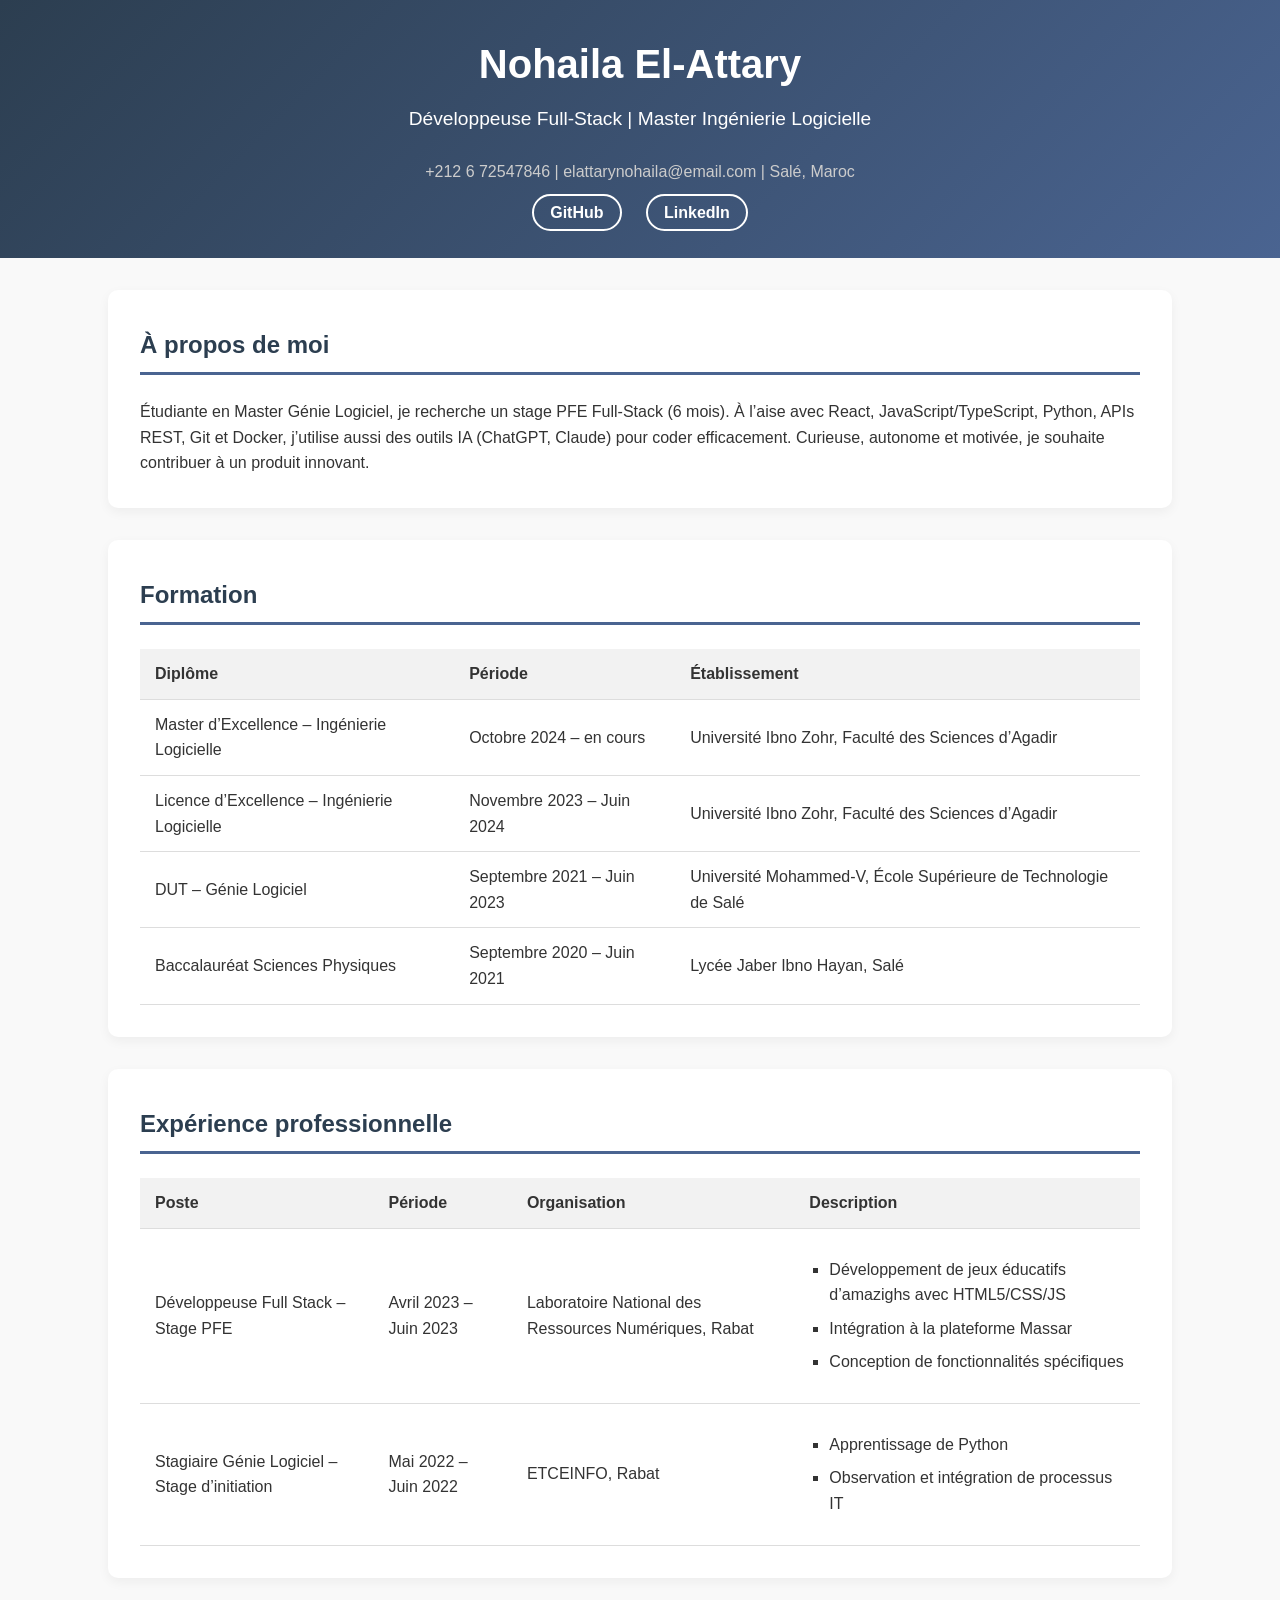
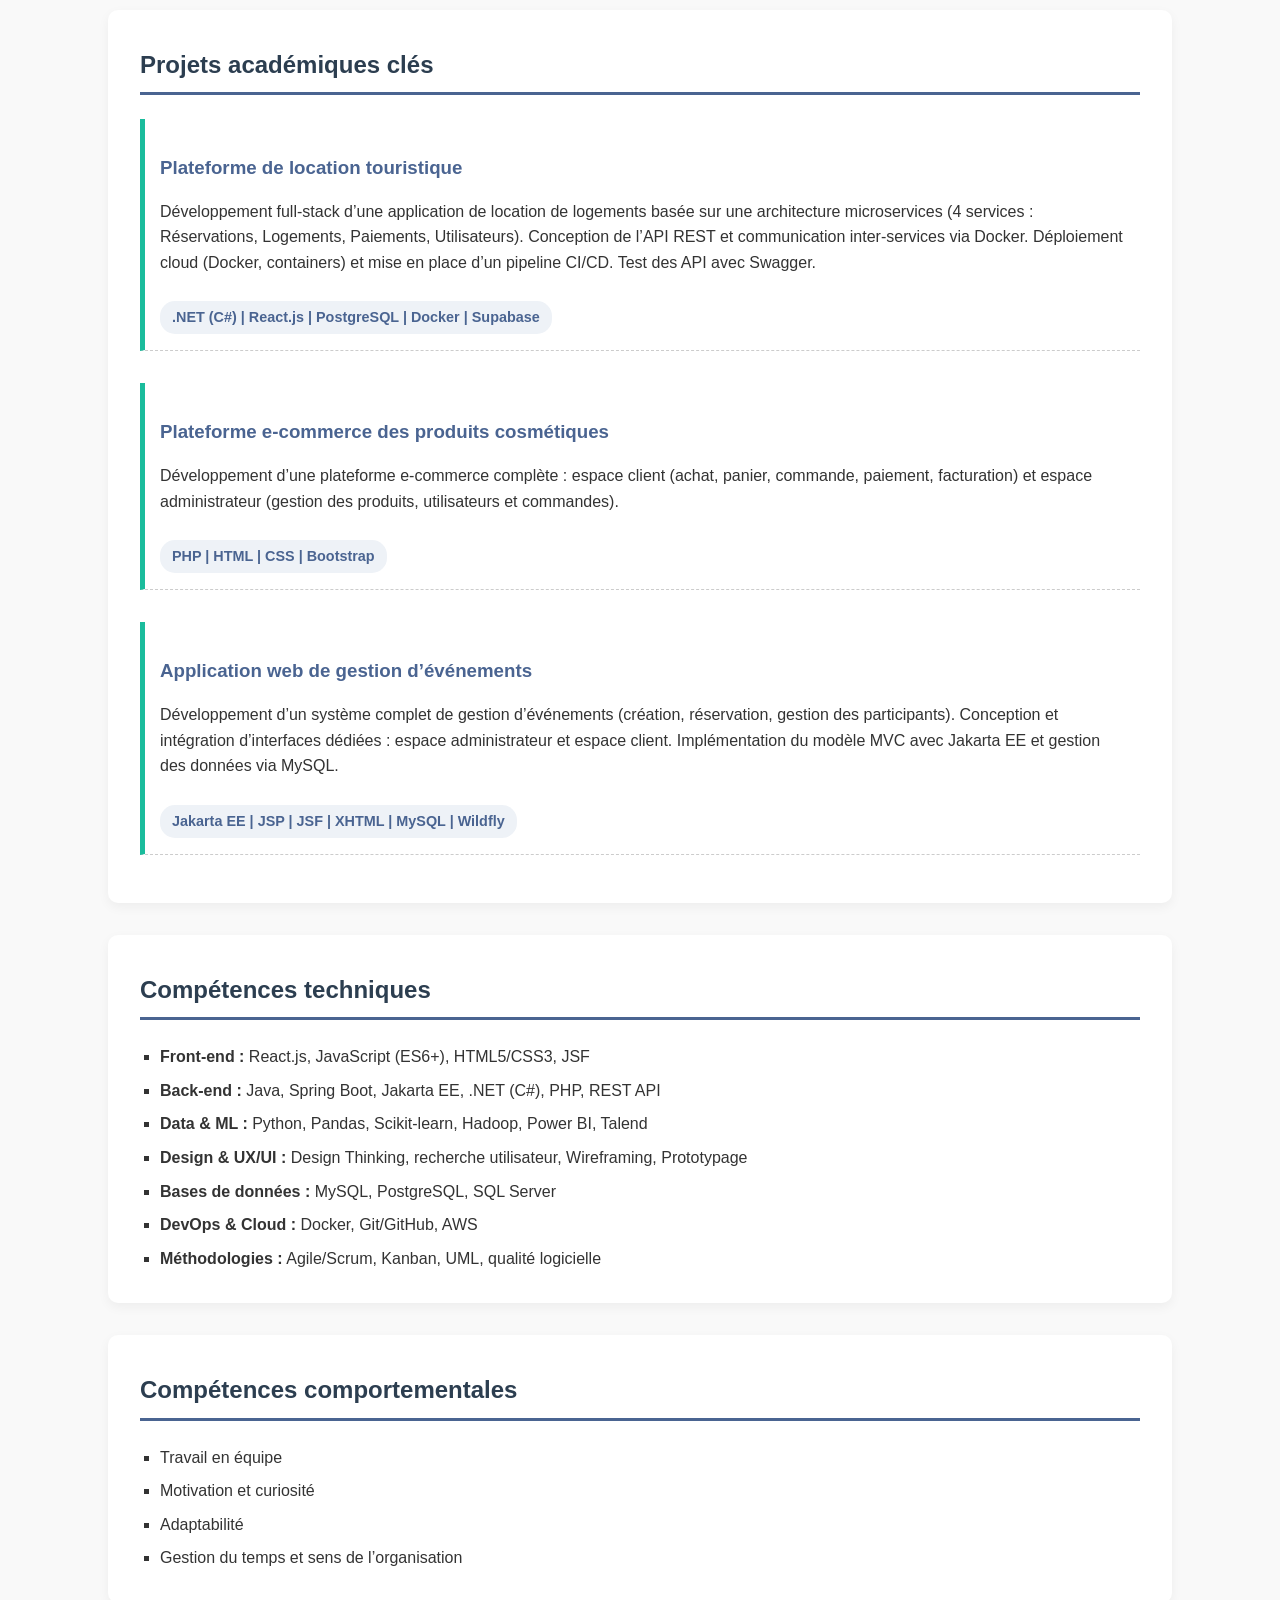
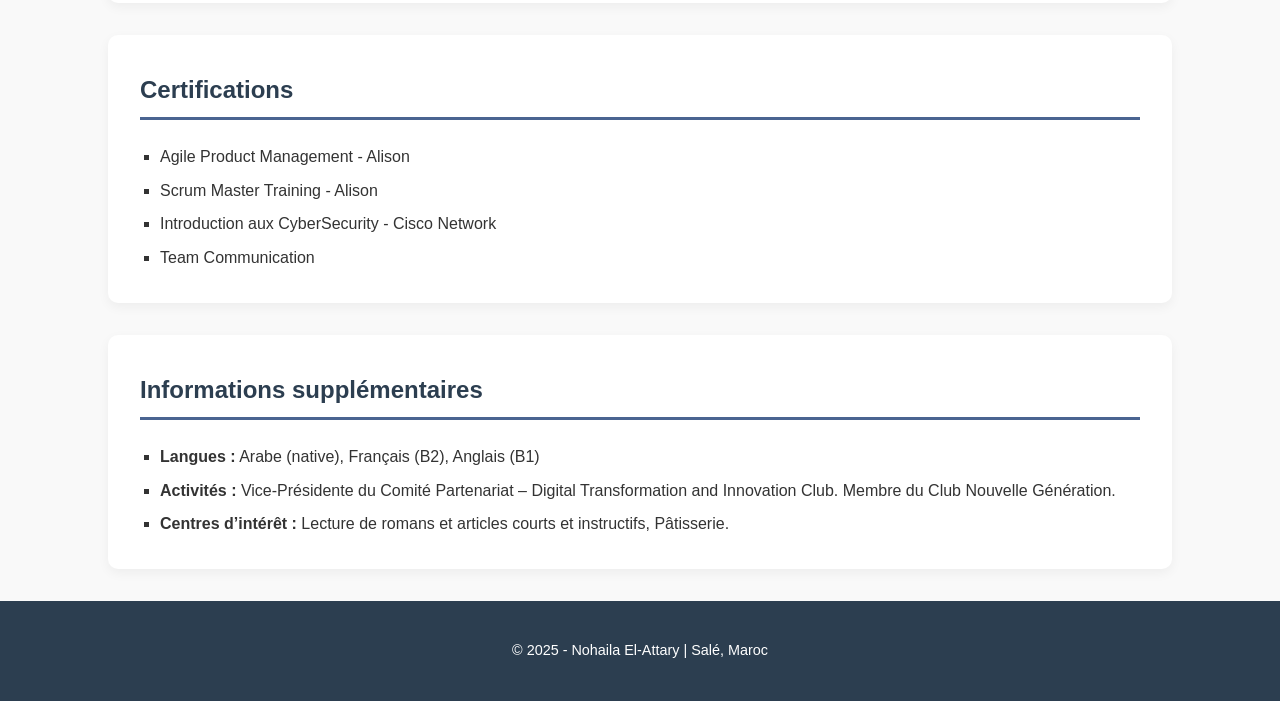
==== index.html @ b938354b "save changes" ====
<!DOCTYPE html>
<html lang="fr">
<head>
    <meta charset="UTF-8">
    <title>Nohaila El-Attary | Portfolio</title>
    <link rel="stylesheet" href="style.css">
    <style>
        body {
            font-family: 'Segoe UI', Tahoma, Geneva, Verdana, sans-serif;
            margin: 0;
            padding: 0;
            background-color: #f9f9f9;
            color: #333;
            line-height: 1.6;
        }
        header {
            background: linear-gradient(135deg, #2c3e50, #4a6491);
            color: white;
            padding: 2rem 1rem;
            text-align: center;
        }
        h1 {
            margin: 0;
            font-size: 2.5rem;
        }
        header p {
            margin: 0.5rem 0 1.5rem;
            font-size: 1.2rem;
        }
        .links a {
            color: #fff;
            margin: 0 10px;
            text-decoration: none;
            font-weight: bold;
            padding: 8px 16px;
            border: 2px solid #fff;
            border-radius: 20px;
            transition: all 0.3s ease;
        }
        .links a:hover {
            background: white;
            color: #2c3e50;
        }
        section {
            max-width: 1000px;
            margin: 2rem auto;
            padding: 1rem 2rem;
            background: white;
            border-radius: 10px;
            box-shadow: 0 4px 12px rgba(0,0,0,0.05);
        }
        h2 {
            color: #2c3e50;
            border-bottom: 3px solid #4a6491;
            padding-bottom: 0.5rem;
            margin-bottom: 1.5rem;
        }
        h3 {
            color: #4a6491;
            margin-bottom: 0.5rem;
        }
        table {
            width: 100%;
            border-collapse: collapse;
            margin-bottom: 1rem;
        }
        th, td {
            padding: 12px 15px;
            text-align: left;
            border-bottom: 1px solid #ddd;
        }
        th {
            background-color: #f2f2f2;
            font-weight: bold;
        }
        ul {
            padding-left: 20px;
        }
        li {
            margin-bottom: 8px;
        }
        .project {
            margin-bottom: 2rem;
            padding-bottom: 1rem;
            border-bottom: 1px dashed #ccc;
        }
        .project span {
            display: inline-block;
            background: #eef2f7;
            padding: 5px 12px;
            border-radius: 15px;
            font-size: 0.9rem;
            margin-top: 10px;
            color: #4a6491;
            font-weight: bold;
        }
        footer {
            text-align: center;
            padding: 1.5rem;
            background: #2c3e50;
            color: white;
            margin-top: 2rem;
            font-size: 0.9rem;
        }
        .contact-info {
            text-align: center;
            margin-bottom: 1rem;
            font-size: 1rem;
            color: #ccc;
        }
        .contact-info a {
            color: #ccc;
            text-decoration: none;
        }
        .contact-info a:hover {
            text-decoration: underline;
        }
    </style>
</head>
<body>

<header>
    <h1>Nohaila El-Attary</h1>
    <p>Développeuse Full-Stack | Master Ingénierie Logicielle</p>
    <div class="contact-info">
        +212 6 72547846 | elattarynohaila@email.com | Salé, Maroc
    </div>
    <div class="links">
        <a href="https://github.com/elattarynoha" target="_blank">GitHub</a>
        <a href="https://www.linkedin.com/in/nohaila-el-attary" target="_blank">LinkedIn</a>
    </div>
</header>

<section>
    <h2>À propos de moi</h2>
    <p>
        Étudiante en Master Génie Logiciel, je recherche un stage PFE Full-Stack (6 mois).  
        À l’aise avec React, JavaScript/TypeScript, Python, APIs REST, Git et Docker, j’utilise aussi des outils IA (ChatGPT, Claude) pour coder efficacement. Curieuse, autonome et motivée, je souhaite contribuer à un produit innovant.
    </p>
</section>

<section>
    <h2>Formation</h2>
    <table>
        <tr>
            <th>Diplôme</th>
            <th>Période</th>
            <th>Établissement</th>
        </tr>
        <tr>
            <td>Master d’Excellence – Ingénierie Logicielle</td>
            <td>Octobre 2024 – en cours</td>
            <td>Université Ibno Zohr, Faculté des Sciences d’Agadir</td>
        </tr>
        <tr>
            <td>Licence d’Excellence – Ingénierie Logicielle</td>
            <td>Novembre 2023 – Juin 2024</td>
            <td>Université Ibno Zohr, Faculté des Sciences d’Agadir</td>
        </tr>
        <tr>
            <td>DUT – Génie Logiciel</td>
            <td>Septembre 2021 – Juin 2023</td>
            <td>Université Mohammed-V, École Supérieure de Technologie de Salé</td>
        </tr>
        <tr>
            <td>Baccalauréat Sciences Physiques</td>
            <td>Septembre 2020 – Juin 2021</td>
            <td>Lycée Jaber Ibno Hayan, Salé</td>
        </tr>
    </table>
</section>

<section>
    <h2>Expérience professionnelle</h2>
    <table>
        <tr>
            <th>Poste</th>
            <th>Période</th>
            <th>Organisation</th>
            <th>Description</th>
        </tr>
        <tr>
            <td>Développeuse Full Stack – Stage PFE</td>
            <td>Avril 2023 – Juin 2023</td>
            <td>Laboratoire National des Ressources Numériques, Rabat</td>
            <td>
                <ul>
                    <li>Développement de jeux éducatifs d’amazighs avec HTML5/CSS/JS</li>
                    <li>Intégration à la plateforme Massar</li>
                    <li>Conception de fonctionnalités spécifiques</li>
                </ul>
            </td>
        </tr>
        <tr>
            <td>Stagiaire Génie Logiciel – Stage d’initiation</td>
            <td>Mai 2022 – Juin 2022</td>
            <td>ETCEINFO, Rabat</td>
            <td>
                <ul>
                    <li>Apprentissage de Python</li>
                    <li>Observation et intégration de processus IT</li>
                </ul>
            </td>
        </tr>
    </table>
</section>

<section>
    <h2>Projets académiques clés</h2>

    <div class="project">
        <h3>Plateforme de location touristique</h3>
        <p>Développement full-stack d’une application de location de logements basée sur une architecture microservices (4 services : Réservations, Logements, Paiements, Utilisateurs). Conception de l’API REST et communication inter-services via Docker. Déploiement cloud (Docker, containers) et mise en place d’un pipeline CI/CD. Test des API avec Swagger.</p>
        <span>.NET (C#) | React.js | PostgreSQL | Docker | Supabase</span>
    </div>

    <div class="project">
        <h3>Plateforme e-commerce des produits cosmétiques</h3>
        <p>Développement d’une plateforme e-commerce complète : espace client (achat, panier, commande, paiement, facturation) et espace administrateur (gestion des produits, utilisateurs et commandes).</p>
        <span>PHP | HTML | CSS | Bootstrap</span>
    </div>

    <div class="project">
        <h3>Application web de gestion d’événements</h3>
        <p>Développement d’un système complet de gestion d’événements (création, réservation, gestion des participants). Conception et intégration d’interfaces dédiées : espace administrateur et espace client. Implémentation du modèle MVC avec Jakarta EE et gestion des données via MySQL.</p>
        <span>Jakarta EE | JSP | JSF | XHTML | MySQL | Wildfly</span>
    </div>
</section>

<section>
    <h2>Compétences techniques</h2>
    <ul>
        <li><strong>Front-end :</strong> React.js, JavaScript (ES6+), HTML5/CSS3, JSF</li>
        <li><strong>Back-end :</strong> Java, Spring Boot, Jakarta EE, .NET (C#), PHP, REST API</li>
        <li><strong>Data & ML :</strong> Python, Pandas, Scikit-learn, Hadoop, Power BI, Talend</li>
        <li><strong>Design & UX/UI :</strong> Design Thinking, recherche utilisateur, Wireframing, Prototypage</li>
        <li><strong>Bases de données :</strong> MySQL, PostgreSQL, SQL Server</li>
        <li><strong>DevOps & Cloud :</strong> Docker, Git/GitHub, AWS</li>
        <li><strong>Méthodologies :</strong> Agile/Scrum, Kanban, UML, qualité logicielle</li>
    </ul>
</section>

<section>
    <h2>Compétences comportementales</h2>
    <ul>
        <li>Travail en équipe</li>
        <li>Motivation et curiosité</li>
        <li>Adaptabilité</li>
        <li>Gestion du temps et sens de l’organisation</li>
    </ul>
</section>

<section>
    <h2>Certifications</h2>
    <ul>
        <li>Agile Product Management - Alison</li>
        <li>Scrum Master Training - Alison</li>
        <li>Introduction aux CyberSecurity - Cisco Network</li>
        <li>Team Communication</li>
    </ul>
</section>

<section>
    <h2>Informations supplémentaires</h2>
    <ul>
        <li><strong>Langues :</strong> Arabe (native), Français (B2), Anglais (B1)</li>
        <li><strong>Activités :</strong> Vice-Présidente du Comité Partenariat – Digital Transformation and Innovation Club. Membre du Club Nouvelle Génération.</li>
        <li><strong>Centres d’intérêt :</strong> Lecture de romans et articles courts et instructifs, Pâtisserie.</li>
    </ul>
</section>

<footer>
    <p>© 2025 - Nohaila El-Attary | Salé, Maroc</p>
</footer>

</body>
</html>
---- style.css ----
body {
    font-family: Arial, sans-serif;
    margin: 0;
    background: #f5f6fa;
    color: #2c3e50;
}

header {
    background: #2c3e50;
    color: white;
    padding: 40px;
    text-align: center;
}

header h1 {
    margin-bottom: 5px;
}

.links a {
    color: #1abc9c;
    margin: 0 10px;
    text-decoration: none;
    font-weight: bold;
}

section {
    padding: 30px;
    max-width: 900px;
    margin: auto;
}

h2 {
    border-bottom: 2px solid #1abc9c;
    padding-bottom: 10px;
}

ul {
    list-style: square;
}

.project {
    background: white;
    padding: 15px;
    margin: 15px 0;
    border-left: 5px solid #1abc9c;
}

footer {
    background: #2c3e50;
    color: white;
    text-align: center;
    padding: 15px;
}
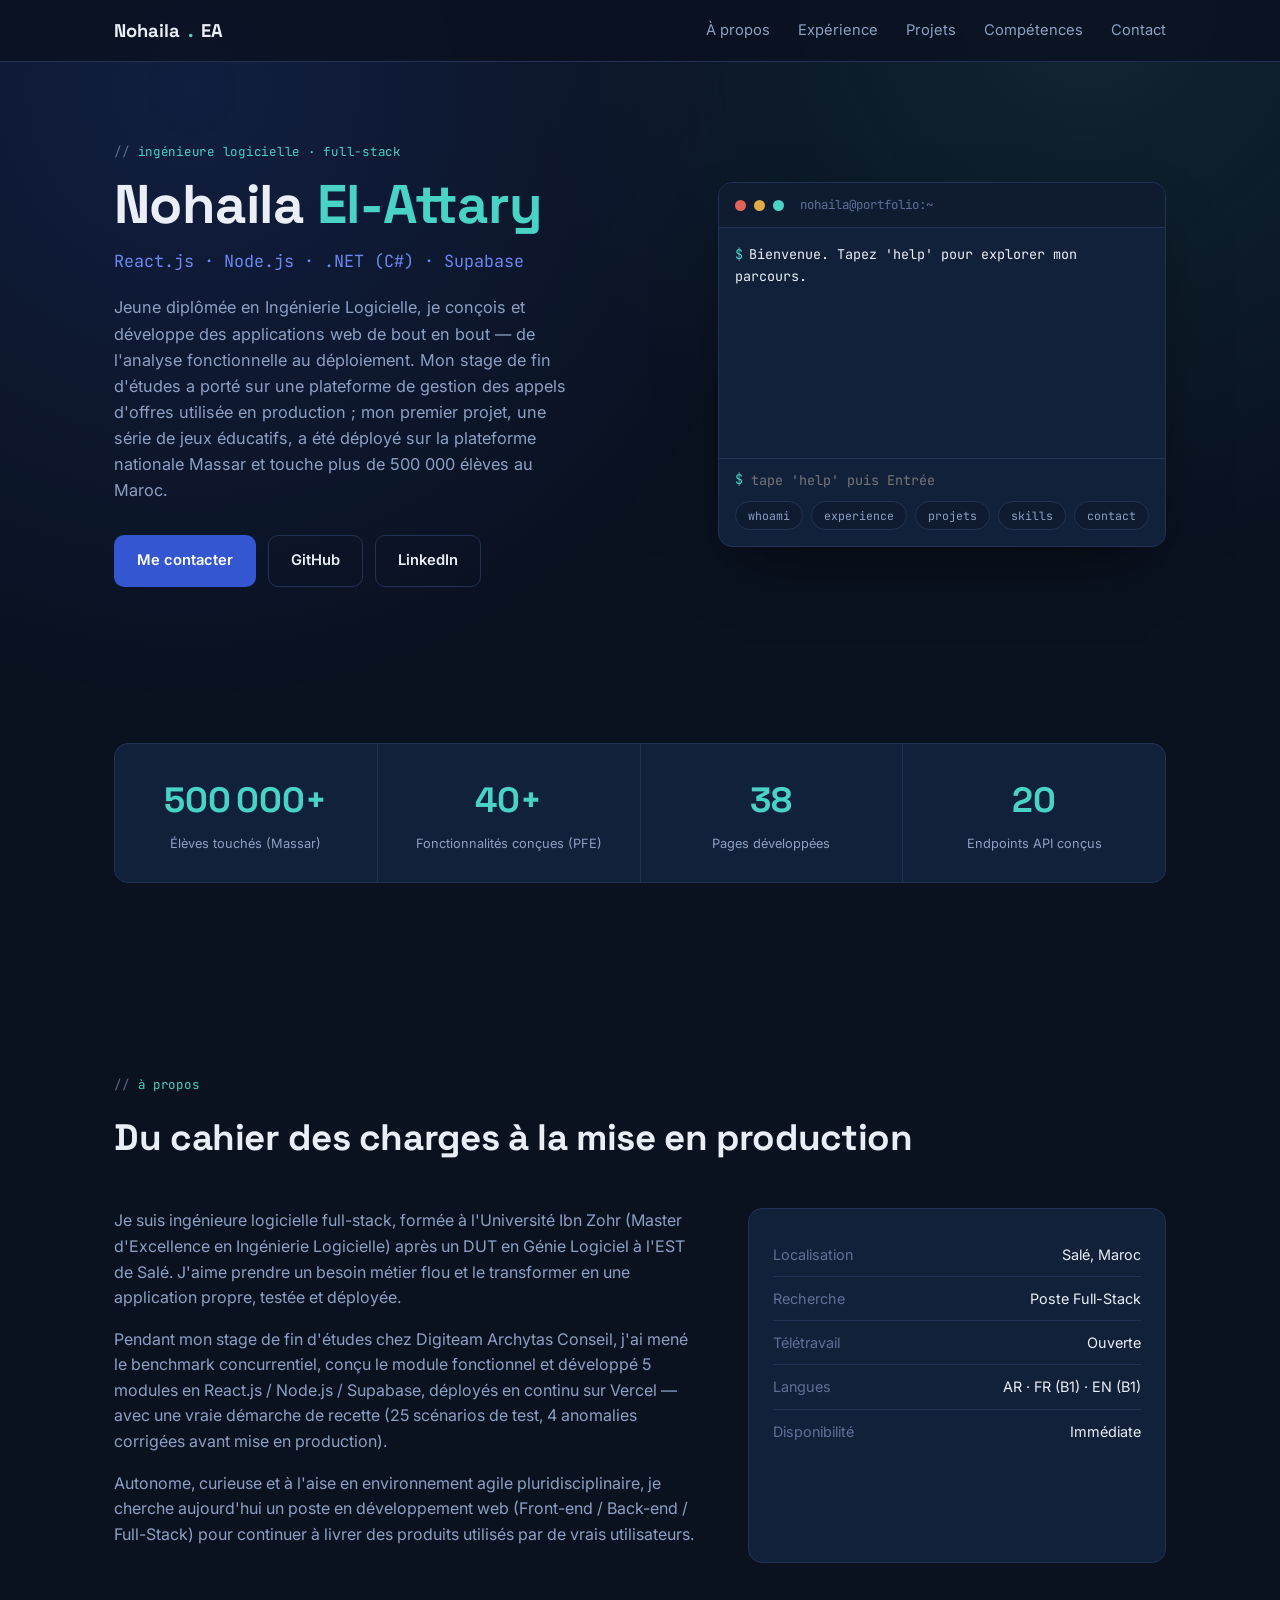
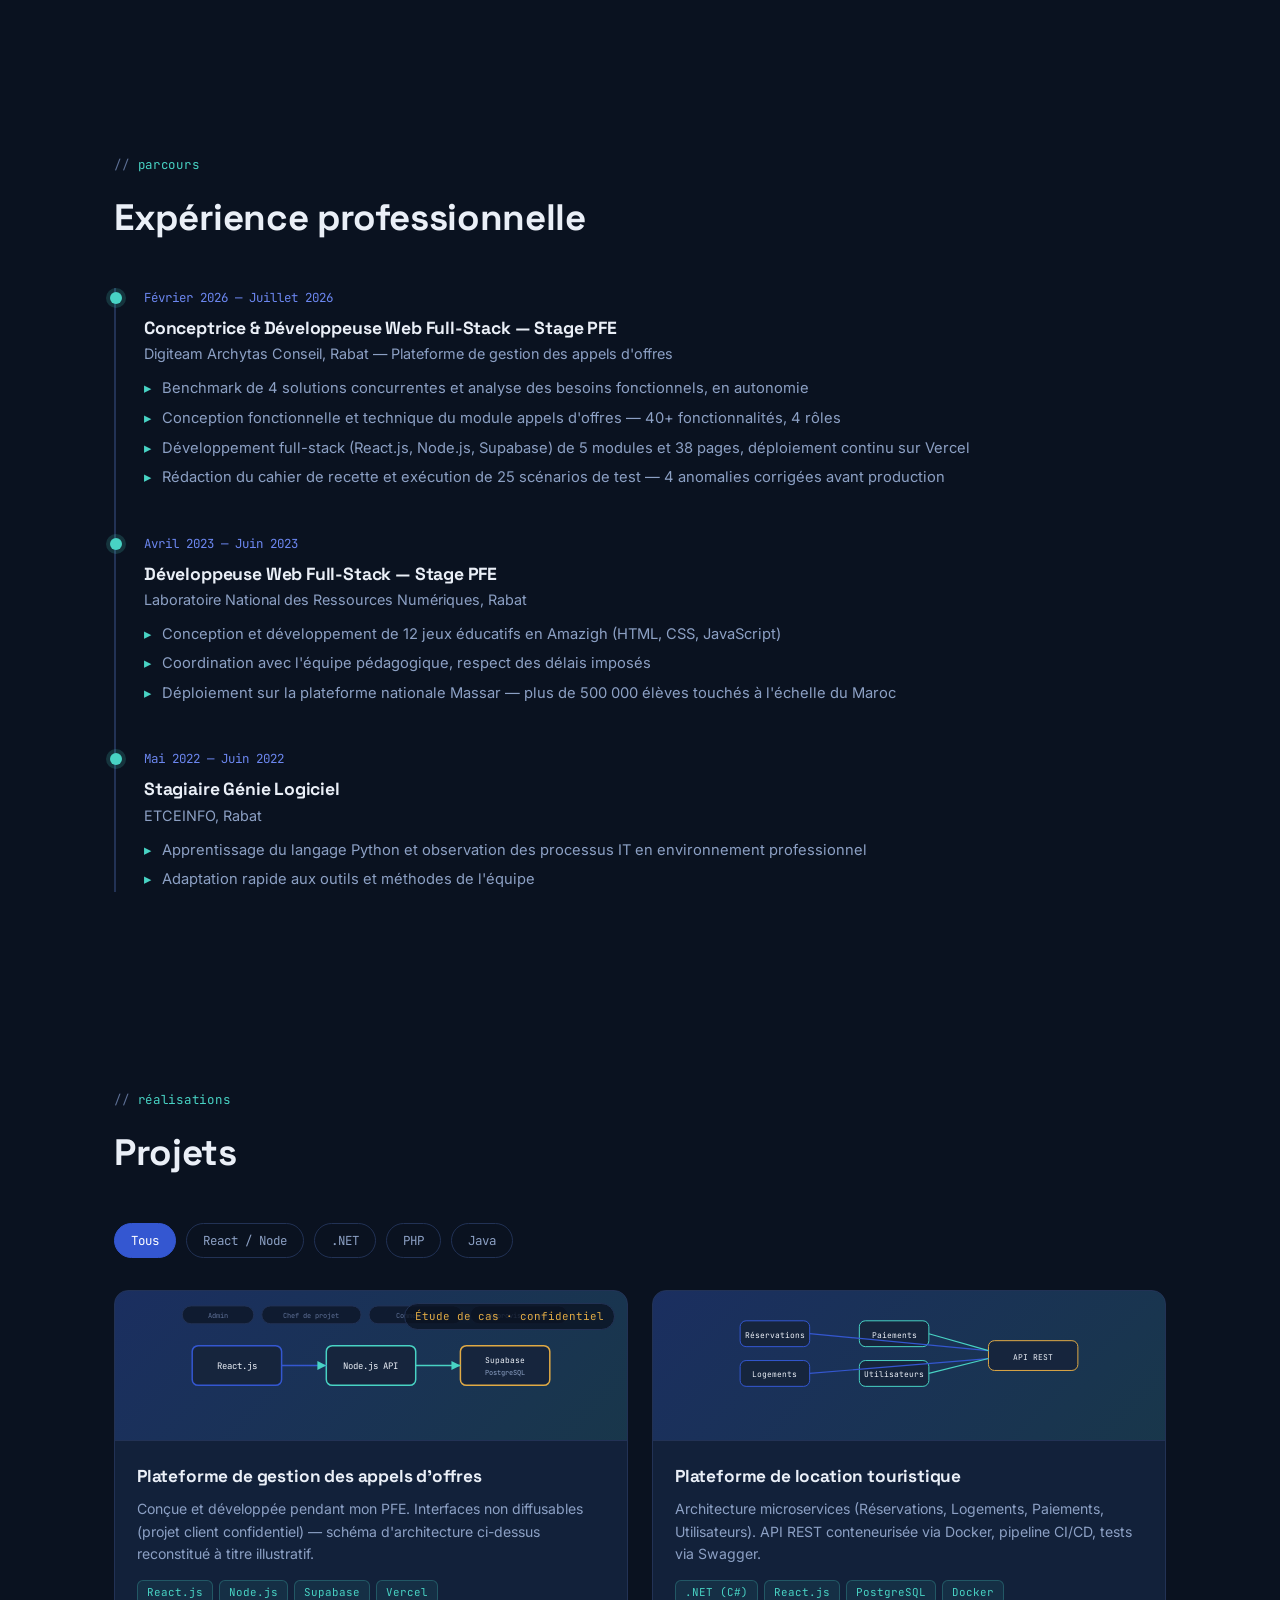
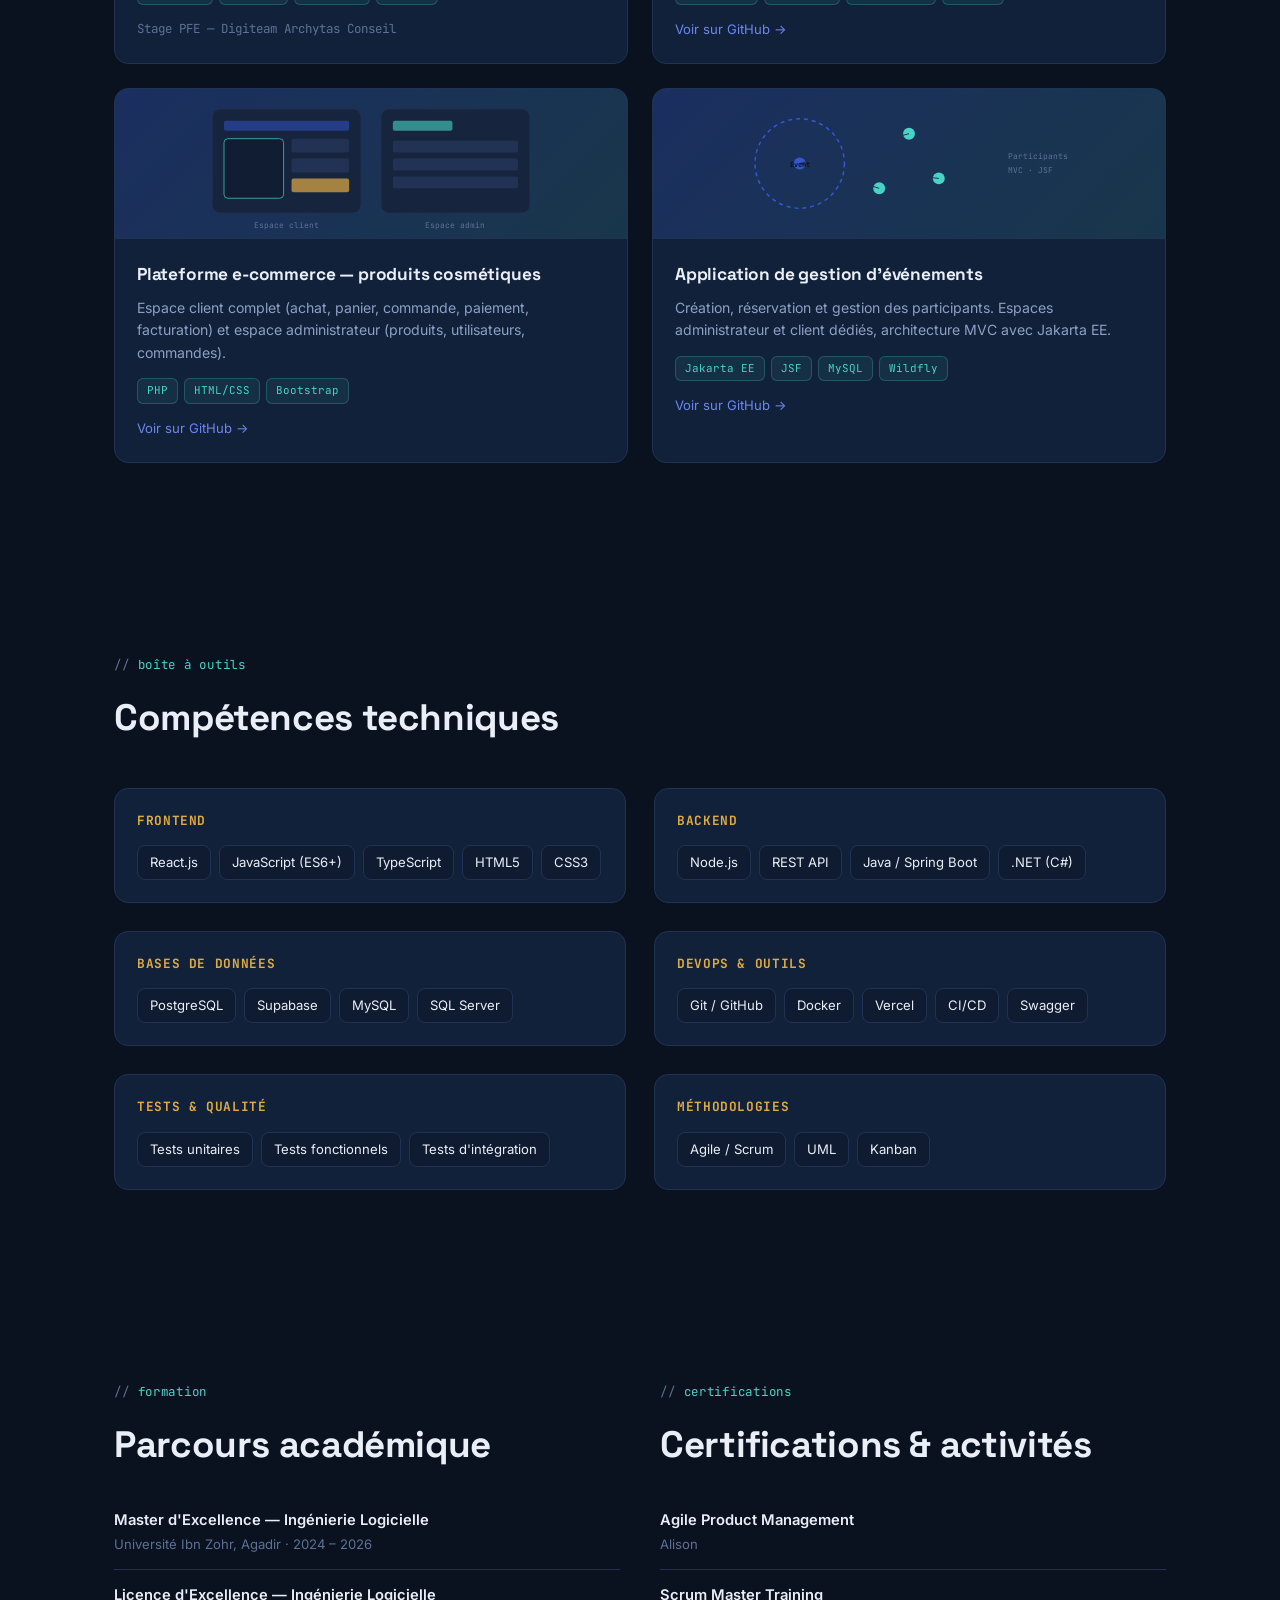
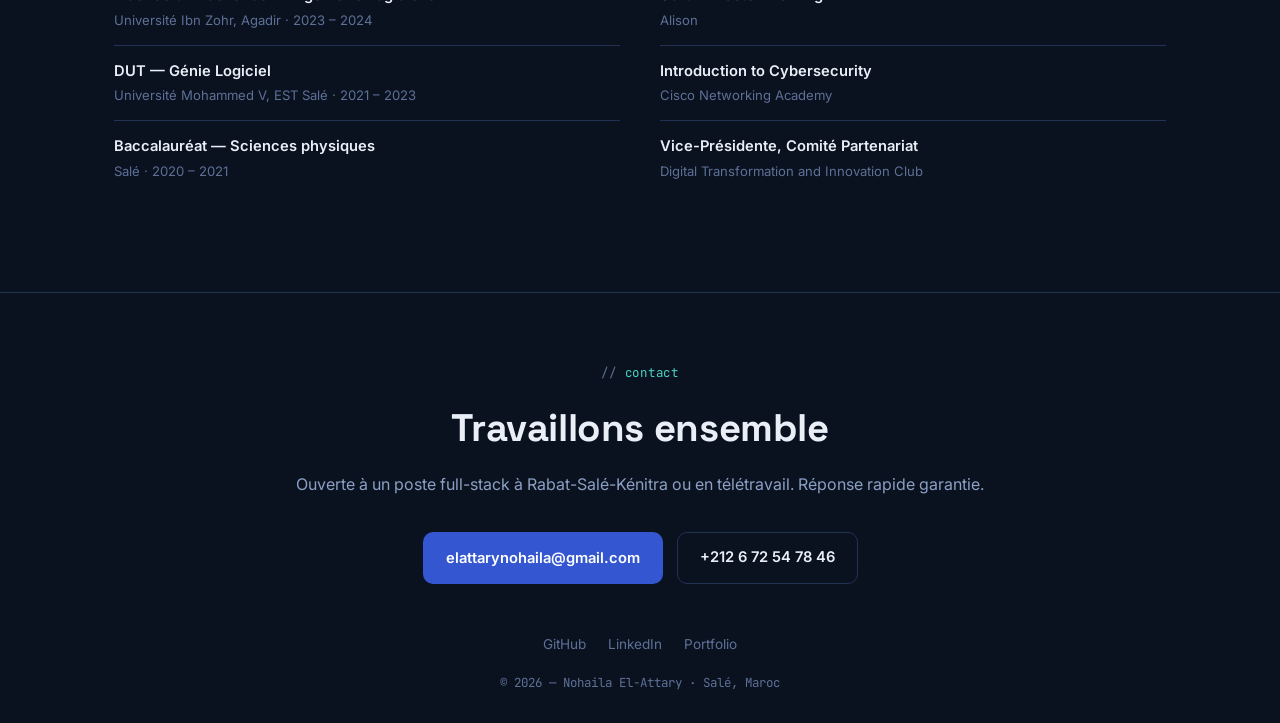
==== commit 5f1c48e4: "m" ====
--- a/index.html
+++ b/index.html
@@ -1,277 +1,889 @@
 <!DOCTYPE html>
 <html lang="fr">
 <head>
-    <meta charset="UTF-8">
-    <title>Nohaila El-Attary | Portfolio</title>
-    <link rel="stylesheet" href="style.css">
-    <style>
-        body {
-            font-family: 'Segoe UI', Tahoma, Geneva, Verdana, sans-serif;
-            margin: 0;
-            padding: 0;
-            background-color: #f9f9f9;
-            color: #333;
-            line-height: 1.6;
-        }
-        header {
-            background: linear-gradient(135deg, #2c3e50, #4a6491);
-            color: white;
-            padding: 2rem 1rem;
-            text-align: center;
-        }
-        h1 {
-            margin: 0;
-            font-size: 2.5rem;
-        }
-        header p {
-            margin: 0.5rem 0 1.5rem;
-            font-size: 1.2rem;
-        }
-        .links a {
-            color: #fff;
-            margin: 0 10px;
-            text-decoration: none;
-            font-weight: bold;
-            padding: 8px 16px;
-            border: 2px solid #fff;
-            border-radius: 20px;
-            transition: all 0.3s ease;
-        }
-        .links a:hover {
-            background: white;
-            color: #2c3e50;
-        }
-        section {
-            max-width: 1000px;
-            margin: 2rem auto;
-            padding: 1rem 2rem;
-            background: white;
-            border-radius: 10px;
-            box-shadow: 0 4px 12px rgba(0,0,0,0.05);
-        }
-        h2 {
-            color: #2c3e50;
-            border-bottom: 3px solid #4a6491;
-            padding-bottom: 0.5rem;
-            margin-bottom: 1.5rem;
-        }
-        h3 {
-            color: #4a6491;
-            margin-bottom: 0.5rem;
-        }
-        table {
-            width: 100%;
-            border-collapse: collapse;
-            margin-bottom: 1rem;
-        }
-        th, td {
-            padding: 12px 15px;
-            text-align: left;
-            border-bottom: 1px solid #ddd;
-        }
-        th {
-            background-color: #f2f2f2;
-            font-weight: bold;
-        }
-        ul {
-            padding-left: 20px;
-        }
-        li {
-            margin-bottom: 8px;
-        }
-        .project {
-            margin-bottom: 2rem;
-            padding-bottom: 1rem;
-            border-bottom: 1px dashed #ccc;
-        }
-        .project span {
-            display: inline-block;
-            background: #eef2f7;
-            padding: 5px 12px;
-            border-radius: 15px;
-            font-size: 0.9rem;
-            margin-top: 10px;
-            color: #4a6491;
-            font-weight: bold;
-        }
-        footer {
-            text-align: center;
-            padding: 1.5rem;
-            background: #2c3e50;
-            color: white;
-            margin-top: 2rem;
-            font-size: 0.9rem;
-        }
-        .contact-info {
-            text-align: center;
-            margin-bottom: 1rem;
-            font-size: 1rem;
-            color: #ccc;
-        }
-        .contact-info a {
-            color: #ccc;
-            text-decoration: none;
-        }
-        .contact-info a:hover {
-            text-decoration: underline;
-        }
-    </style>
+<meta charset="UTF-8">
+<meta name="viewport" content="width=device-width, initial-scale=1.0">
+<title>Nohaila El-Attary — Ingénieure Logicielle Full-Stack</title>
+<meta name="description" content="Portfolio de Nohaila El-Attary, Ingénieure Logicielle Full-Stack — React.js, Node.js, .NET. Plateforme éducative touchant plus de 500 000 élèves au Maroc.">
+<link rel="preconnect" href="https://fonts.googleapis.com">
+<link rel="preconnect" href="https://fonts.gstatic.com" crossorigin>
+<link href="https://fonts.googleapis.com/css2?family=Space+Grotesk:wght@500;600;700&family=Inter:wght@400;500;600;700&family=JetBrains+Mono:wght@400;500;600&display=swap" rel="stylesheet">
+<style>
+  :root{
+    --bg:#0A1220;
+    --bg-alt:#0F1B30;
+    --card:#12213A;
+    --card-hover:#162a49;
+    --border:#223255;
+    --text:#EAEFF7;
+    --text-muted:#8CA0C4;
+    --text-dim:#5E7096;
+    --accent:#3457D1;      /* bleu majorelle */
+    --accent-light:#6C87F0;
+    --teal:#48D3C4;        /* zellige turquoise */
+    --gold:#E0AA45;        /* touche chaude, usage rare */
+    --danger:#E0645A;
+    --radius:14px;
+    --maxw:1100px;
+    --transition: .35s cubic-bezier(.4,0,.2,1);
+  }
+
+  *{box-sizing:border-box; margin:0; padding:0;}
+  html{scroll-behavior:smooth;}
+  @media (prefers-reduced-motion: reduce){
+    html{scroll-behavior:auto;}
+    *{animation-duration:.001ms !important; animation-iteration-count:1 !important; transition-duration:.001ms !important;}
+  }
+
+  body{
+    background:var(--bg);
+    color:var(--text);
+    font-family:'Inter', system-ui, sans-serif;
+    line-height:1.6;
+    overflow-x:hidden;
+  }
+
+  body::before{
+    content:"";
+    position:fixed; inset:0;
+    background:
+      radial-gradient(circle at 15% 10%, rgba(52,87,209,.18), transparent 45%),
+      radial-gradient(circle at 85% 0%, rgba(72,211,196,.10), transparent 40%);
+    pointer-events:none;
+    z-index:0;
+  }
+
+  a{color:inherit; text-decoration:none;}
+  ul{list-style:none;}
+  img,svg{display:block; max-width:100%;}
+
+  :focus-visible{
+    outline:2px solid var(--teal);
+    outline-offset:3px;
+    border-radius:4px;
+  }
+
+  h1,h2,h3,h4{font-family:'Space Grotesk', sans-serif; letter-spacing:-.01em; font-weight:700;}
+
+  .mono{font-family:'JetBrains Mono', monospace;}
+
+  .wrap{max-width:var(--maxw); margin:0 auto; padding:0 24px; position:relative; z-index:1;}
+  section{padding:96px 0;}
+  @media (max-width:768px){ section{padding:64px 0;} }
+
+  .eyebrow{
+    font-family:'JetBrains Mono', monospace;
+    font-size:.78rem;
+    color:var(--teal);
+    letter-spacing:.06em;
+    display:flex; align-items:center; gap:8px;
+    margin-bottom:14px;
+  }
+  .eyebrow::before{content:"//"; color:var(--text-dim);}
+
+  h2.section-title{
+    font-size:clamp(1.6rem, 3vw, 2.3rem);
+    margin-bottom:40px;
+  }
+
+  /* ---------- NAV ---------- */
+  header{
+    position:sticky; top:0; z-index:50;
+    background:rgba(10,18,32,.82);
+    backdrop-filter:blur(10px);
+    border-bottom:1px solid var(--border);
+  }
+  nav{
+    max-width:var(--maxw); margin:0 auto; padding:16px 24px;
+    display:flex; align-items:center; justify-content:space-between;
+  }
+  .logo{
+    font-family:'Space Grotesk', sans-serif;
+    font-weight:700; font-size:1.15rem;
+    display:flex; align-items:center; gap:8px;
+  }
+  .logo .dot{color:var(--teal);}
+  .nav-links{display:flex; gap:28px; font-size:.92rem; color:var(--text-muted);}
+  .nav-links a{transition:color var(--transition);}
+  .nav-links a:hover{color:var(--text);}
+  .nav-toggle{
+    display:none; background:none; border:1px solid var(--border); border-radius:8px;
+    width:40px; height:40px; color:var(--text); font-size:1.2rem; cursor:pointer;
+  }
+  @media (max-width:768px){
+    .nav-links{
+      position:fixed; top:64px; left:0; right:0;
+      background:var(--bg-alt); border-bottom:1px solid var(--border);
+      flex-direction:column; padding:20px 24px; gap:16px;
+      transform:translateY(-120%); opacity:0;
+      transition:transform var(--transition), opacity var(--transition);
+    }
+    .nav-links.open{transform:translateY(0); opacity:1;}
+    .nav-toggle{display:block;}
+  }
+
+  /* ---------- HERO ---------- */
+  .hero{padding:80px 0 60px;}
+  .hero-grid{
+    display:grid; grid-template-columns:1.1fr .9fr; gap:56px; align-items:center;
+  }
+  @media (max-width:900px){ .hero-grid{grid-template-columns:1fr;} }
+
+  .hero h1{font-size:clamp(2.3rem, 5vw, 3.4rem); line-height:1.05; margin-bottom:14px;}
+  .hero h1 span{color:var(--teal);}
+  .hero .role{
+    font-family:'JetBrains Mono', monospace; color:var(--accent-light); font-size:1.05rem; margin-bottom:20px;
+  }
+  .hero p.lead{color:var(--text-muted); font-size:1.02rem; max-width:46ch; margin-bottom:32px;}
+
+  .cta-row{display:flex; flex-wrap:wrap; gap:12px;}
+  .btn{
+    font-family:'Inter', sans-serif; font-weight:600; font-size:.92rem;
+    padding:13px 22px; border-radius:10px; display:inline-flex; align-items:center; gap:8px;
+    transition:transform var(--transition), background var(--transition), border-color var(--transition);
+    border:1px solid transparent; cursor:pointer;
+  }
+  .btn-primary{background:var(--accent); color:#fff;}
+  .btn-primary:hover{background:var(--accent-light); transform:translateY(-2px);}
+  .btn-ghost{border-color:var(--border); color:var(--text);}
+  .btn-ghost:hover{border-color:var(--teal); color:var(--teal); transform:translateY(-2px);}
+
+  /* Terminal */
+  .terminal{
+    background:var(--card); border:1px solid var(--border); border-radius:var(--radius);
+    overflow:hidden; box-shadow:0 30px 60px -20px rgba(0,0,0,.5);
+  }
+  .terminal-bar{
+    display:flex; align-items:center; gap:8px; padding:12px 16px;
+    background:var(--bg-alt); border-bottom:1px solid var(--border);
+  }
+  .terminal-bar .tdot{width:11px; height:11px; border-radius:50%;}
+  .tdot.r{background:var(--danger);} .tdot.y{background:var(--gold);} .tdot.g{background:var(--teal);}
+  .terminal-title{margin-left:8px; font-family:'JetBrains Mono',monospace; font-size:.78rem; color:var(--text-dim);}
+  .terminal-body{
+    padding:16px; height:230px; overflow-y:auto; font-family:'JetBrains Mono', monospace; font-size:.84rem;
+  }
+  .terminal-body::-webkit-scrollbar{width:6px;}
+  .terminal-body::-webkit-scrollbar-thumb{background:var(--border); border-radius:4px;}
+  .term-line{margin-bottom:6px; white-space:pre-wrap; word-break:break-word; color:var(--text-muted);}
+  .term-line .prompt{color:var(--teal); margin-right:6px;}
+  .term-line.out{color:var(--text);}
+  .term-line.err{color:var(--danger);}
+  .terminal-input-row{
+    display:flex; align-items:center; gap:8px; padding:10px 16px;
+    border-top:1px solid var(--border); font-family:'JetBrains Mono',monospace; font-size:.84rem;
+  }
+  .terminal-input-row .prompt{color:var(--teal);}
+  .terminal-input-row input{
+    flex:1; background:none; border:none; outline:none; color:var(--text); font-family:inherit; font-size:.84rem;
+  }
+  .terminal-chips{display:flex; flex-wrap:wrap; gap:8px; padding:0 16px 16px;}
+  .terminal-chips button{
+    font-family:'JetBrains Mono', monospace; font-size:.72rem; color:var(--text-muted);
+    background:var(--bg-alt); border:1px solid var(--border); border-radius:20px; padding:6px 12px; cursor:pointer;
+    transition:all var(--transition);
+  }
+  .terminal-chips button:hover{color:var(--teal); border-color:var(--teal);}
+
+  /* ---------- STATS ---------- */
+  .stats{
+    display:grid; grid-template-columns:repeat(4,1fr); gap:1px;
+    background:var(--border); border:1px solid var(--border); border-radius:var(--radius); overflow:hidden;
+  }
+  @media (max-width:700px){ .stats{grid-template-columns:repeat(2,1fr);} }
+  .stat{background:var(--card); padding:28px 20px; text-align:center;}
+  .stat-number{
+    font-family:'Space Grotesk', sans-serif; font-size:clamp(1.6rem,3vw,2.2rem); font-weight:700; color:var(--teal);
+  }
+  .stat-label{font-size:.8rem; color:var(--text-muted); margin-top:6px;}
+
+  /* ---------- REVEAL ---------- */
+  .reveal{opacity:0; transform:translateY(24px); transition:opacity .7s ease, transform .7s ease;}
+  .reveal.in-view{opacity:1; transform:none;}
+
+  /* ---------- ABOUT ---------- */
+  .about-grid{display:grid; grid-template-columns:1.4fr 1fr; gap:48px;}
+  @media (max-width:800px){ .about-grid{grid-template-columns:1fr;} }
+  .about-grid p{color:var(--text-muted); margin-bottom:16px;}
+  .facts{background:var(--card); border:1px solid var(--border); border-radius:var(--radius); padding:24px;}
+  .facts li{display:flex; justify-content:space-between; padding:10px 0; border-bottom:1px solid var(--border); font-size:.9rem;}
+  .facts li:last-child{border-bottom:none;}
+  .facts li span:first-child{color:var(--text-dim);}
+
+  /* ---------- TIMELINE ---------- */
+  .timeline{position:relative; padding-left:28px; border-left:2px solid var(--border);}
+  .tl-item{position:relative; margin-bottom:44px;}
+  .tl-item:last-child{margin-bottom:0;}
+  .tl-item::before{
+    content:""; position:absolute; left:-34px; top:4px; width:12px; height:12px; border-radius:50%;
+    background:var(--teal); box-shadow:0 0 0 4px rgba(72,211,196,.18);
+  }
+  .tl-period{font-family:'JetBrains Mono', monospace; font-size:.78rem; color:var(--accent-light); margin-bottom:6px;}
+  .tl-role{font-size:1.1rem; font-weight:700; font-family:'Space Grotesk',sans-serif;}
+  .tl-org{color:var(--text-muted); font-size:.9rem; margin-bottom:12px;}
+  .tl-item ul{margin-top:8px;}
+  .tl-item ul li{position:relative; padding-left:18px; color:var(--text-muted); font-size:.92rem; margin-bottom:6px;}
+  .tl-item ul li::before{content:"▸"; position:absolute; left:0; color:var(--teal);}
+
+  /* ---------- PROJECTS ---------- */
+  .filters{display:flex; flex-wrap:wrap; gap:10px; margin-bottom:32px;}
+  .filter-btn{
+    font-family:'JetBrains Mono', monospace; font-size:.78rem; padding:8px 16px; border-radius:20px;
+    border:1px solid var(--border); background:transparent; color:var(--text-muted); cursor:pointer;
+    transition:all var(--transition);
+  }
+  .filter-btn.active, .filter-btn:hover{background:var(--accent); color:#fff; border-color:var(--accent);}
+
+  .projects-grid{display:grid; grid-template-columns:repeat(2,1fr); gap:24px;}
+  @media (max-width:800px){ .projects-grid{grid-template-columns:1fr;} }
+
+  .project-card{
+    background:var(--card); border:1px solid var(--border); border-radius:var(--radius); overflow:hidden;
+    transition:transform var(--transition), border-color var(--transition), opacity var(--transition);
+  }
+  .project-card:hover{transform:translateY(-4px); border-color:var(--accent-light);}
+  .project-card.hidden{display:none;}
+  .project-visual{
+    height:150px; position:relative; background:
+      linear-gradient(135deg, rgba(52,87,209,.25), rgba(72,211,196,.12));
+    border-bottom:1px solid var(--border);
+  }
+  .project-visual svg{width:100%; height:100%;}
+  .project-badge{
+    position:absolute; top:12px; right:12px; font-family:'JetBrains Mono',monospace; font-size:.68rem;
+    background:rgba(10,18,32,.75); border:1px solid var(--border); padding:4px 10px; border-radius:20px; color:var(--gold);
+  }
+  .project-body{padding:22px;}
+  .project-body h3{font-size:1.08rem; margin-bottom:8px;}
+  .project-body p{color:var(--text-muted); font-size:.88rem; margin-bottom:14px;}
+  .tag-row{display:flex; flex-wrap:wrap; gap:6px; margin-bottom:14px;}
+  .tag{
+    font-family:'JetBrains Mono', monospace; font-size:.68rem; color:var(--teal);
+    background:rgba(72,211,196,.08); border:1px solid rgba(72,211,196,.25); padding:3px 9px; border-radius:6px;
+  }
+  .project-links{display:flex; gap:16px; font-size:.82rem;}
+  .project-links a{color:var(--accent-light); border-bottom:1px solid transparent; transition:border-color var(--transition);}
+  .project-links a:hover{border-color:var(--accent-light);}
+
+  /* ---------- SKILLS ---------- */
+  .skills-grid{display:grid; grid-template-columns:repeat(2,1fr); gap:28px;}
+  @media (max-width:700px){ .skills-grid{grid-template-columns:1fr;} }
+  .skill-cat{background:var(--card); border:1px solid var(--border); border-radius:var(--radius); padding:22px;}
+  .skill-cat h4{font-family:'JetBrains Mono',monospace; font-size:.8rem; color:var(--gold); margin-bottom:14px; text-transform:uppercase; letter-spacing:.05em;}
+  .chip-row{display:flex; flex-wrap:wrap; gap:8px;}
+  .chip{
+    font-size:.82rem; background:var(--bg-alt); border:1px solid var(--border); padding:6px 12px; border-radius:8px;
+    opacity:0; transform:scale(.9); transition:opacity .4s ease, transform .4s ease, border-color .3s;
+  }
+  .chip.in-view{opacity:1; transform:scale(1);}
+  .chip:hover{border-color:var(--teal);}
+
+  /* ---------- TWO COL: formation / certifs ---------- */
+  .two-col{display:grid; grid-template-columns:1fr 1fr; gap:40px;}
+  @media (max-width:800px){ .two-col{grid-template-columns:1fr;} }
+  .simple-list li{
+    padding:14px 0; border-bottom:1px solid var(--border); font-size:.92rem;
+  }
+  .simple-list li:last-child{border-bottom:none;}
+  .simple-list .item-title{font-weight:600;}
+  .simple-list .item-sub{color:var(--text-dim); font-size:.82rem; margin-top:2px;}
+
+  /* ---------- CONTACT / FOOTER ---------- */
+  footer{border-top:1px solid var(--border); padding:70px 0 30px; text-align:center;}
+  footer h2{font-size:clamp(1.6rem,3.5vw,2.4rem); margin-bottom:14px;}
+  footer p.lead{color:var(--text-muted); margin-bottom:34px;}
+  .contact-row{display:flex; justify-content:center; flex-wrap:wrap; gap:14px; margin-bottom:50px;}
+  .copy-toast{
+    position:fixed; bottom:24px; left:50%; transform:translateX(-50%) translateY(20px);
+    background:var(--teal); color:#06231F; font-weight:600; font-size:.85rem;
+    padding:10px 20px; border-radius:30px; opacity:0; pointer-events:none;
+    transition:opacity .3s ease, transform .3s ease; z-index:100;
+  }
+  .copy-toast.show{opacity:1; transform:translateX(-50%) translateY(0);}
+  .foot-links{display:flex; justify-content:center; gap:22px; font-size:.85rem; color:var(--text-dim); margin-bottom:18px;}
+  .foot-links a:hover{color:var(--teal);}
+  .copyright{font-size:.78rem; color:var(--text-dim); font-family:'JetBrains Mono',monospace;}
+</style>
 </head>
 <body>
 
 <header>
-    <h1>Nohaila El-Attary</h1>
-    <p>Développeuse Full-Stack | Master Ingénierie Logicielle</p>
-    <div class="contact-info">
-        +212 6 72547846 | elattarynohaila@email.com | Salé, Maroc
+  <nav>
+    <div class="logo">Nohaila<span class="dot">.</span>EA</div>
+    <ul class="nav-links" id="navLinks">
+      <li><a href="#about">À propos</a></li>
+      <li><a href="#experience">Expérience</a></li>
+      <li><a href="#projects">Projets</a></li>
+      <li><a href="#skills">Compétences</a></li>
+      <li><a href="#contact">Contact</a></li>
+    </ul>
+    <button class="nav-toggle" id="navToggle" aria-label="Ouvrir le menu">☰</button>
+  </nav>
+</header>
+
+<main>
+  <!-- HERO -->
+  <section class="hero">
+    <div class="wrap hero-grid">
+      <div>
+        <p class="eyebrow">ingénieure logicielle · full-stack</p>
+        <h1>Nohaila <span>El-Attary</span></h1>
+        <p class="role">React.js · Node.js · .NET (C#) · Supabase</p>
+        <p class="lead">Jeune diplômée en Ingénierie Logicielle, je conçois et développe des applications web de bout en bout — de l'analyse fonctionnelle au déploiement. Mon stage de fin d'études a porté sur une plateforme de gestion des appels d'offres utilisée en production ; mon premier projet, une série de jeux éducatifs, a été déployé sur la plateforme nationale Massar et touche plus de 500&nbsp;000 élèves au Maroc.</p>
+        <div class="cta-row">
+          <a href="mailto:elattarynohaila@gmail.com" class="btn btn-primary">Me contacter</a>
+          <a href="https://github.com/elattarynoha" target="_blank" rel="noopener" class="btn btn-ghost">GitHub</a>
+          <a href="https://linkedin.com/in/nohaila-el-attary" target="_blank" rel="noopener" class="btn btn-ghost">LinkedIn</a>
+        </div>
+      </div>
+
+      <div class="terminal" id="terminal">
+        <div class="terminal-bar">
+          <span class="tdot r"></span><span class="tdot y"></span><span class="tdot g"></span>
+          <span class="terminal-title">nohaila@portfolio:~</span>
+        </div>
+        <div class="terminal-body" id="terminalBody"></div>
+        <div class="terminal-input-row">
+          <span class="prompt">$</span>
+          <input type="text" id="terminalInput" placeholder="tape 'help' puis Entrée" autocomplete="off" aria-label="Terminal interactif">
+        </div>
+        <div class="terminal-chips">
+          <button data-cmd="whoami">whoami</button>
+          <button data-cmd="experience">experience</button>
+          <button data-cmd="projets">projets</button>
+          <button data-cmd="skills">skills</button>
+          <button data-cmd="contact">contact</button>
+        </div>
+      </div>
     </div>
-    <div class="links">
-        <a href="https://github.com/elattarynoha" target="_blank">GitHub</a>
-        <a href="https://www.linkedin.com/in/nohaila-el-attary" target="_blank">LinkedIn</a>
+  </section>
+
+  <!-- STATS -->
+  <section>
+    <div class="wrap reveal">
+      <div class="stats">
+        <div class="stat">
+          <div class="stat-number" data-target="500000" data-suffix="+">0</div>
+          <div class="stat-label">Élèves touchés (Massar)</div>
+        </div>
+        <div class="stat">
+          <div class="stat-number" data-target="40" data-suffix="+">0</div>
+          <div class="stat-label">Fonctionnalités conçues (PFE)</div>
+        </div>
+        <div class="stat">
+          <div class="stat-number" data-target="38" data-suffix="">0</div>
+          <div class="stat-label">Pages développées</div>
+        </div>
+        <div class="stat">
+          <div class="stat-number" data-target="20" data-suffix="">0</div>
+          <div class="stat-label">Endpoints API conçus</div>
+        </div>
+      </div>
     </div>
-</header>
-
-<section>
-    <h2>À propos de moi</h2>
-    <p>
-        Étudiante en Master Génie Logiciel, je recherche un stage PFE Full-Stack (6 mois).  
-        À l’aise avec React, JavaScript/TypeScript, Python, APIs REST, Git et Docker, j’utilise aussi des outils IA (ChatGPT, Claude) pour coder efficacement. Curieuse, autonome et motivée, je souhaite contribuer à un produit innovant.
-    </p>
-</section>
-
-<section>
-    <h2>Formation</h2>
-    <table>
-        <tr>
-            <th>Diplôme</th>
-            <th>Période</th>
-            <th>Établissement</th>
-        </tr>
-        <tr>
-            <td>Master d’Excellence – Ingénierie Logicielle</td>
-            <td>Octobre 2024 – en cours</td>
-            <td>Université Ibno Zohr, Faculté des Sciences d’Agadir</td>
-        </tr>
-        <tr>
-            <td>Licence d’Excellence – Ingénierie Logicielle</td>
-            <td>Novembre 2023 – Juin 2024</td>
-            <td>Université Ibno Zohr, Faculté des Sciences d’Agadir</td>
-        </tr>
-        <tr>
-            <td>DUT – Génie Logiciel</td>
-            <td>Septembre 2021 – Juin 2023</td>
-            <td>Université Mohammed-V, École Supérieure de Technologie de Salé</td>
-        </tr>
-        <tr>
-            <td>Baccalauréat Sciences Physiques</td>
-            <td>Septembre 2020 – Juin 2021</td>
-            <td>Lycée Jaber Ibno Hayan, Salé</td>
-        </tr>
-    </table>
-</section>
-
-<section>
-    <h2>Expérience professionnelle</h2>
-    <table>
-        <tr>
-            <th>Poste</th>
-            <th>Période</th>
-            <th>Organisation</th>
-            <th>Description</th>
-        </tr>
-        <tr>
-            <td>Développeuse Full Stack – Stage PFE</td>
-            <td>Avril 2023 – Juin 2023</td>
-            <td>Laboratoire National des Ressources Numériques, Rabat</td>
-            <td>
-                <ul>
-                    <li>Développement de jeux éducatifs d’amazighs avec HTML5/CSS/JS</li>
-                    <li>Intégration à la plateforme Massar</li>
-                    <li>Conception de fonctionnalités spécifiques</li>
-                </ul>
-            </td>
-        </tr>
-        <tr>
-            <td>Stagiaire Génie Logiciel – Stage d’initiation</td>
-            <td>Mai 2022 – Juin 2022</td>
-            <td>ETCEINFO, Rabat</td>
-            <td>
-                <ul>
-                    <li>Apprentissage de Python</li>
-                    <li>Observation et intégration de processus IT</li>
-                </ul>
-            </td>
-        </tr>
-    </table>
-</section>
-
-<section>
-    <h2>Projets académiques clés</h2>
-
-    <div class="project">
-        <h3>Plateforme de location touristique</h3>
-        <p>Développement full-stack d’une application de location de logements basée sur une architecture microservices (4 services : Réservations, Logements, Paiements, Utilisateurs). Conception de l’API REST et communication inter-services via Docker. Déploiement cloud (Docker, containers) et mise en place d’un pipeline CI/CD. Test des API avec Swagger.</p>
-        <span>.NET (C#) | React.js | PostgreSQL | Docker | Supabase</span>
+  </section>
+
+  <!-- ABOUT -->
+  <section id="about">
+    <div class="wrap">
+      <p class="eyebrow reveal">à propos</p>
+      <h2 class="section-title reveal">Du cahier des charges à la mise en production</h2>
+      <div class="about-grid">
+        <div class="reveal">
+          <p>Je suis ingénieure logicielle full-stack, formée à l'Université Ibn Zohr (Master d'Excellence en Ingénierie Logicielle) après un DUT en Génie Logiciel à l'EST de Salé. J'aime prendre un besoin métier flou et le transformer en une application propre, testée et déployée.</p>
+          <p>Pendant mon stage de fin d'études chez Digiteam Archytas Conseil, j'ai mené le benchmark concurrentiel, conçu le module fonctionnel et développé 5 modules en React.js / Node.js / Supabase, déployés en continu sur Vercel — avec une vraie démarche de recette (25 scénarios de test, 4 anomalies corrigées avant mise en production).</p>
+          <p>Autonome, curieuse et à l'aise en environnement agile pluridisciplinaire, je cherche aujourd'hui un poste en développement web (Front-end / Back-end / Full-Stack) pour continuer à livrer des produits utilisés par de vrais utilisateurs.</p>
+        </div>
+        <ul class="facts">
+          <li><span>Localisation</span><span>Salé, Maroc</span></li>
+          <li><span>Recherche</span><span>Poste Full-Stack</span></li>
+          <li><span>Télétravail</span><span>Ouverte</span></li>
+          <li><span>Langues</span><span>AR · FR (B1) · EN (B1)</span></li>
+          <li><span>Disponibilité</span><span>Immédiate</span></li>
+        </ul>
+      </div>
     </div>
-
-    <div class="project">
-        <h3>Plateforme e-commerce des produits cosmétiques</h3>
-        <p>Développement d’une plateforme e-commerce complète : espace client (achat, panier, commande, paiement, facturation) et espace administrateur (gestion des produits, utilisateurs et commandes).</p>
-        <span>PHP | HTML | CSS | Bootstrap</span>
+  </section>
+
+  <!-- EXPERIENCE -->
+  <section id="experience">
+    <div class="wrap">
+      <p class="eyebrow reveal">parcours</p>
+      <h2 class="section-title reveal">Expérience professionnelle</h2>
+
+      <div class="timeline">
+        <div class="tl-item reveal">
+          <p class="tl-period">Février 2026 — Juillet 2026</p>
+          <h3 class="tl-role">Conceptrice &amp; Développeuse Web Full-Stack — Stage PFE</h3>
+          <p class="tl-org">Digiteam Archytas Conseil, Rabat — Plateforme de gestion des appels d'offres</p>
+          <ul>
+            <li>Benchmark de 4 solutions concurrentes et analyse des besoins fonctionnels, en autonomie</li>
+            <li>Conception fonctionnelle et technique du module appels d'offres — 40+ fonctionnalités, 4 rôles</li>
+            <li>Développement full-stack (React.js, Node.js, Supabase) de 5 modules et 38 pages, déploiement continu sur Vercel</li>
+            <li>Rédaction du cahier de recette et exécution de 25 scénarios de test — 4 anomalies corrigées avant production</li>
+          </ul>
+        </div>
+
+        <div class="tl-item reveal">
+          <p class="tl-period">Avril 2023 — Juin 2023</p>
+          <h3 class="tl-role">Développeuse Web Full-Stack — Stage PFE</h3>
+          <p class="tl-org">Laboratoire National des Ressources Numériques, Rabat</p>
+          <ul>
+            <li>Conception et développement de 12 jeux éducatifs en Amazigh (HTML, CSS, JavaScript)</li>
+            <li>Coordination avec l'équipe pédagogique, respect des délais imposés</li>
+            <li>Déploiement sur la plateforme nationale Massar — plus de 500&nbsp;000 élèves touchés à l'échelle du Maroc</li>
+          </ul>
+        </div>
+
+        <div class="tl-item reveal">
+          <p class="tl-period">Mai 2022 — Juin 2022</p>
+          <h3 class="tl-role">Stagiaire Génie Logiciel</h3>
+          <p class="tl-org">ETCEINFO, Rabat</p>
+          <ul>
+            <li>Apprentissage du langage Python et observation des processus IT en environnement professionnel</li>
+            <li>Adaptation rapide aux outils et méthodes de l'équipe</li>
+          </ul>
+        </div>
+      </div>
     </div>
-
-    <div class="project">
-        <h3>Application web de gestion d’événements</h3>
-        <p>Développement d’un système complet de gestion d’événements (création, réservation, gestion des participants). Conception et intégration d’interfaces dédiées : espace administrateur et espace client. Implémentation du modèle MVC avec Jakarta EE et gestion des données via MySQL.</p>
-        <span>Jakarta EE | JSP | JSF | XHTML | MySQL | Wildfly</span>
+  </section>
+
+  <!-- PROJECTS -->
+  <section id="projects">
+    <div class="wrap">
+      <p class="eyebrow reveal">réalisations</p>
+      <h2 class="section-title reveal">Projets</h2>
+
+      <div class="filters reveal">
+        <button class="filter-btn active" data-filter="all">Tous</button>
+        <button class="filter-btn" data-filter="react">React / Node</button>
+        <button class="filter-btn" data-filter="dotnet">.NET</button>
+        <button class="filter-btn" data-filter="php">PHP</button>
+        <button class="filter-btn" data-filter="java">Java</button>
+      </div>
+
+      <div class="projects-grid">
+
+        <!-- PFE case study - no real UI screenshots (confidential) -->
+        <div class="project-card reveal" data-tags="react">
+          <div class="project-visual">
+            <span class="project-badge">Étude de cas · confidentiel</span>
+            <svg viewBox="0 0 400 150" preserveAspectRatio="xMidYMid meet">
+              <rect x="20" y="55" width="90" height="40" rx="6" fill="#16253D" stroke="#3457D1" stroke-width="1.5"/>
+              <text x="65" y="79" text-anchor="middle" fill="#EAEFF7" font-family="JetBrains Mono" font-size="9">React.js</text>
+              <rect x="155" y="55" width="90" height="40" rx="6" fill="#16253D" stroke="#48D3C4" stroke-width="1.5"/>
+              <text x="200" y="79" text-anchor="middle" fill="#EAEFF7" font-family="JetBrains Mono" font-size="9">Node.js API</text>
+              <rect x="290" y="55" width="90" height="40" rx="6" fill="#16253D" stroke="#E0AA45" stroke-width="1.5"/>
+              <text x="335" y="73" text-anchor="middle" fill="#EAEFF7" font-family="JetBrains Mono" font-size="8">Supabase</text>
+              <text x="335" y="85" text-anchor="middle" fill="#8CA0C4" font-family="JetBrains Mono" font-size="7">PostgreSQL</text>
+              <line x1="110" y1="75" x2="155" y2="75" stroke="#3457D1" stroke-width="1.5" marker-end="url(#arrow)"/>
+              <line x1="245" y1="75" x2="290" y2="75" stroke="#48D3C4" stroke-width="1.5" marker-end="url(#arrow)"/>
+              <g font-family="JetBrains Mono" font-size="7" fill="#5E7096">
+                <rect x="10" y="15" width="72" height="18" rx="9" fill="#0F1B30" stroke="#223255"/>
+                <text x="46" y="27" text-anchor="middle">Admin</text>
+                <rect x="90" y="15" width="100" height="18" rx="9" fill="#0F1B30" stroke="#223255"/>
+                <text x="140" y="27" text-anchor="middle">Chef de projet</text>
+                <rect x="198" y="15" width="94" height="18" rx="9" fill="#0F1B30" stroke="#223255"/>
+                <text x="245" y="27" text-anchor="middle">Commercial</text>
+                <rect x="300" y="15" width="98" height="18" rx="9" fill="#0F1B30" stroke="#223255"/>
+                <text x="349" y="27" text-anchor="middle">Approvisionneur</text>
+              </g>
+              <defs>
+                <marker id="arrow" markerWidth="8" markerHeight="8" refX="6" refY="3" orient="auto">
+                  <path d="M0,0 L6,3 L0,6 Z" fill="#48D3C4"/>
+                </marker>
+              </defs>
+            </svg>
+          </div>
+          <div class="project-body">
+            <h3>Plateforme de gestion des appels d'offres</h3>
+            <p>Conçue et développée pendant mon PFE. Interfaces non diffusables (projet client confidentiel) — schéma d'architecture ci-dessus reconstitué à titre illustratif.</p>
+            <div class="tag-row">
+              <span class="tag">React.js</span><span class="tag">Node.js</span><span class="tag">Supabase</span><span class="tag">Vercel</span>
+            </div>
+            <div class="project-links"><span class="mono" style="color:var(--text-dim); font-size:.78rem;">Stage PFE — Digiteam Archytas Conseil</span></div>
+          </div>
+        </div>
+
+        <!-- Location touristique -->
+        <div class="project-card reveal" data-tags="dotnet react">
+          <div class="project-visual">
+            <svg viewBox="0 0 400 150" preserveAspectRatio="xMidYMid meet">
+              <rect x="30" y="30" width="70" height="26" rx="6" fill="#16253D" stroke="#3457D1"/>
+              <text x="65" y="47" text-anchor="middle" fill="#EAEFF7" font-family="JetBrains Mono" font-size="8">Réservations</text>
+              <rect x="30" y="70" width="70" height="26" rx="6" fill="#16253D" stroke="#3457D1"/>
+              <text x="65" y="87" text-anchor="middle" fill="#EAEFF7" font-family="JetBrains Mono" font-size="8">Logements</text>
+              <rect x="150" y="30" width="70" height="26" rx="6" fill="#16253D" stroke="#48D3C4"/>
+              <text x="185" y="47" text-anchor="middle" fill="#EAEFF7" font-family="JetBrains Mono" font-size="8">Paiements</text>
+              <rect x="150" y="70" width="70" height="26" rx="6" fill="#16253D" stroke="#48D3C4"/>
+              <text x="185" y="87" text-anchor="middle" fill="#EAEFF7" font-family="JetBrains Mono" font-size="8">Utilisateurs</text>
+              <rect x="280" y="50" width="90" height="30" rx="6" fill="#16253D" stroke="#E0AA45"/>
+              <text x="325" y="69" text-anchor="middle" fill="#EAEFF7" font-family="JetBrains Mono" font-size="8">API REST</text>
+              <line x1="100" y1="43" x2="280" y2="60" stroke="#3457D1" stroke-width="1.2"/>
+              <line x1="100" y1="83" x2="280" y2="68" stroke="#3457D1" stroke-width="1.2"/>
+              <line x1="220" y1="43" x2="280" y2="60" stroke="#48D3C4" stroke-width="1.2"/>
+              <line x1="220" y1="83" x2="280" y2="68" stroke="#48D3C4" stroke-width="1.2"/>
+            </svg>
+          </div>
+          <div class="project-body">
+            <h3>Plateforme de location touristique</h3>
+            <p>Architecture microservices (Réservations, Logements, Paiements, Utilisateurs). API REST conteneurisée via Docker, pipeline CI/CD, tests via Swagger.</p>
+            <div class="tag-row">
+              <span class="tag">.NET (C#)</span><span class="tag">React.js</span><span class="tag">PostgreSQL</span><span class="tag">Docker</span>
+            </div>
+            <div class="project-links"><a href="https://github.com/elattarynoha" target="_blank" rel="noopener">Voir sur GitHub →</a></div>
+          </div>
+        </div>
+
+        <!-- E-commerce -->
+        <div class="project-card reveal" data-tags="php">
+          <div class="project-visual">
+            <svg viewBox="0 0 400 150" preserveAspectRatio="xMidYMid meet">
+              <rect x="40" y="20" width="150" height="105" rx="8" fill="#16253D" stroke="#223255"/>
+              <rect x="52" y="32" width="126" height="10" rx="2" fill="#3457D1" opacity=".5"/>
+              <rect x="52" y="50" width="60" height="60" rx="4" fill="#0F1B30" stroke="#48D3C4" opacity=".7"/>
+              <rect x="120" y="50" width="58" height="14" rx="2" fill="#223255"/>
+              <rect x="120" y="70" width="58" height="14" rx="2" fill="#223255"/>
+              <rect x="120" y="90" width="58" height="14" rx="2" fill="#E0AA45" opacity=".7"/>
+              <rect x="210" y="20" width="150" height="105" rx="8" fill="#16253D" stroke="#223255"/>
+              <rect x="222" y="32" width="60" height="10" rx="2" fill="#48D3C4" opacity=".6"/>
+              <rect x="222" y="52" width="126" height="12" rx="2" fill="#223255"/>
+              <rect x="222" y="70" width="126" height="12" rx="2" fill="#223255"/>
+              <rect x="222" y="88" width="126" height="12" rx="2" fill="#223255"/>
+              <text x="115" y="140" text-anchor="middle" fill="#5E7096" font-family="JetBrains Mono" font-size="8">Espace client</text>
+              <text x="285" y="140" text-anchor="middle" fill="#5E7096" font-family="JetBrains Mono" font-size="8">Espace admin</text>
+            </svg>
+          </div>
+          <div class="project-body">
+            <h3>Plateforme e-commerce — produits cosmétiques</h3>
+            <p>Espace client complet (achat, panier, commande, paiement, facturation) et espace administrateur (produits, utilisateurs, commandes).</p>
+            <div class="tag-row">
+              <span class="tag">PHP</span><span class="tag">HTML/CSS</span><span class="tag">Bootstrap</span>
+            </div>
+            <div class="project-links"><a href="https://github.com/elattarynoha" target="_blank" rel="noopener">Voir sur GitHub →</a></div>
+          </div>
+        </div>
+
+        <!-- Gestion evenements -->
+        <div class="project-card reveal" data-tags="java">
+          <div class="project-visual">
+            <svg viewBox="0 0 400 150" preserveAspectRatio="xMidYMid meet">
+              <circle cx="90" cy="75" r="45" fill="none" stroke="#3457D1" stroke-width="1.5" stroke-dasharray="4 4"/>
+              <circle cx="90" cy="75" r="6" fill="#3457D1"/>
+              <circle cx="200" cy="45" r="6" fill="#48D3C4"/>
+              <circle cx="230" cy="90" r="6" fill="#48D3C4"/>
+              <circle cx="170" cy="100" r="6" fill="#48D3C4"/>
+              <line x1="90" y1="75" x2="200" y2="45" stroke="#223255"/>
+              <line x1="90" y1="75" x2="230" y2="90" stroke="#223255"/>
+              <line x1="90" y1="75" x2="170" y2="100" stroke="#223255"/>
+              <text x="90" y="79" text-anchor="middle" fill="#0A1220" font-family="JetBrains Mono" font-size="7" font-weight="700">Event</text>
+              <text x="300" y="70" fill="#5E7096" font-family="JetBrains Mono" font-size="8">Participants</text>
+              <text x="300" y="85" fill="#5E7096" font-family="JetBrains Mono" font-size="8">MVC · JSF</text>
+            </svg>
+          </div>
+          <div class="project-body">
+            <h3>Application de gestion d'événements</h3>
+            <p>Création, réservation et gestion des participants. Espaces administrateur et client dédiés, architecture MVC avec Jakarta EE.</p>
+            <div class="tag-row">
+              <span class="tag">Jakarta EE</span><span class="tag">JSF</span><span class="tag">MySQL</span><span class="tag">Wildfly</span>
+            </div>
+            <div class="project-links"><a href="https://github.com/elattarynoha" target="_blank" rel="noopener">Voir sur GitHub →</a></div>
+          </div>
+        </div>
+
+      </div>
     </div>
-</section>
-
-<section>
-    <h2>Compétences techniques</h2>
-    <ul>
-        <li><strong>Front-end :</strong> React.js, JavaScript (ES6+), HTML5/CSS3, JSF</li>
-        <li><strong>Back-end :</strong> Java, Spring Boot, Jakarta EE, .NET (C#), PHP, REST API</li>
-        <li><strong>Data & ML :</strong> Python, Pandas, Scikit-learn, Hadoop, Power BI, Talend</li>
-        <li><strong>Design & UX/UI :</strong> Design Thinking, recherche utilisateur, Wireframing, Prototypage</li>
-        <li><strong>Bases de données :</strong> MySQL, PostgreSQL, SQL Server</li>
-        <li><strong>DevOps & Cloud :</strong> Docker, Git/GitHub, AWS</li>
-        <li><strong>Méthodologies :</strong> Agile/Scrum, Kanban, UML, qualité logicielle</li>
-    </ul>
-</section>
-
-<section>
-    <h2>Compétences comportementales</h2>
-    <ul>
-        <li>Travail en équipe</li>
-        <li>Motivation et curiosité</li>
-        <li>Adaptabilité</li>
-        <li>Gestion du temps et sens de l’organisation</li>
-    </ul>
-</section>
-
-<section>
-    <h2>Certifications</h2>
-    <ul>
-        <li>Agile Product Management - Alison</li>
-        <li>Scrum Master Training - Alison</li>
-        <li>Introduction aux CyberSecurity - Cisco Network</li>
-        <li>Team Communication</li>
-    </ul>
-</section>
-
-<section>
-    <h2>Informations supplémentaires</h2>
-    <ul>
-        <li><strong>Langues :</strong> Arabe (native), Français (B2), Anglais (B1)</li>
-        <li><strong>Activités :</strong> Vice-Présidente du Comité Partenariat – Digital Transformation and Innovation Club. Membre du Club Nouvelle Génération.</li>
-        <li><strong>Centres d’intérêt :</strong> Lecture de romans et articles courts et instructifs, Pâtisserie.</li>
-    </ul>
-</section>
-
-<footer>
-    <p>© 2025 - Nohaila El-Attary | Salé, Maroc</p>
+  </section>
+
+  <!-- SKILLS -->
+  <section id="skills">
+    <div class="wrap">
+      <p class="eyebrow reveal">boîte à outils</p>
+      <h2 class="section-title reveal">Compétences techniques</h2>
+      <div class="skills-grid">
+        <div class="skill-cat reveal">
+          <h4>Frontend</h4>
+          <div class="chip-row">
+            <span class="chip">React.js</span><span class="chip">JavaScript (ES6+)</span><span class="chip">TypeScript</span><span class="chip">HTML5</span><span class="chip">CSS3</span>
+          </div>
+        </div>
+        <div class="skill-cat reveal">
+          <h4>Backend</h4>
+          <div class="chip-row">
+            <span class="chip">Node.js</span><span class="chip">REST API</span><span class="chip">Java / Spring Boot</span><span class="chip">.NET (C#)</span>
+          </div>
+        </div>
+        <div class="skill-cat reveal">
+          <h4>Bases de données</h4>
+          <div class="chip-row">
+            <span class="chip">PostgreSQL</span><span class="chip">Supabase</span><span class="chip">MySQL</span><span class="chip">SQL Server</span>
+          </div>
+        </div>
+        <div class="skill-cat reveal">
+          <h4>DevOps &amp; Outils</h4>
+          <div class="chip-row">
+            <span class="chip">Git / GitHub</span><span class="chip">Docker</span><span class="chip">Vercel</span><span class="chip">CI/CD</span><span class="chip">Swagger</span>
+          </div>
+        </div>
+        <div class="skill-cat reveal">
+          <h4>Tests &amp; qualité</h4>
+          <div class="chip-row">
+            <span class="chip">Tests unitaires</span><span class="chip">Tests fonctionnels</span><span class="chip">Tests d'intégration</span>
+          </div>
+        </div>
+        <div class="skill-cat reveal">
+          <h4>Méthodologies</h4>
+          <div class="chip-row">
+            <span class="chip">Agile / Scrum</span><span class="chip">UML</span><span class="chip">Kanban</span>
+          </div>
+        </div>
+      </div>
+    </div>
+  </section>
+
+  <!-- FORMATION / CERTIFS -->
+  <section>
+    <div class="wrap two-col">
+      <div>
+        <p class="eyebrow reveal">formation</p>
+        <h2 class="section-title reveal" style="margin-bottom:20px;">Parcours académique</h2>
+        <ul class="simple-list reveal">
+          <li><div class="item-title">Master d'Excellence — Ingénierie Logicielle</div><div class="item-sub">Université Ibn Zohr, Agadir · 2024 – 2026</div></li>
+          <li><div class="item-title">Licence d'Excellence — Ingénierie Logicielle</div><div class="item-sub">Université Ibn Zohr, Agadir · 2023 – 2024</div></li>
+          <li><div class="item-title">DUT — Génie Logiciel</div><div class="item-sub">Université Mohammed V, EST Salé · 2021 – 2023</div></li>
+          <li><div class="item-title">Baccalauréat — Sciences physiques</div><div class="item-sub">Salé · 2020 – 2021</div></li>
+        </ul>
+      </div>
+      <div>
+        <p class="eyebrow reveal">certifications</p>
+        <h2 class="section-title reveal" style="margin-bottom:20px;">Certifications &amp; activités</h2>
+        <ul class="simple-list reveal">
+          <li><div class="item-title">Agile Product Management</div><div class="item-sub">Alison</div></li>
+          <li><div class="item-title">Scrum Master Training</div><div class="item-sub">Alison</div></li>
+          <li><div class="item-title">Introduction to Cybersecurity</div><div class="item-sub">Cisco Networking Academy</div></li>
+          <li><div class="item-title">Vice-Présidente, Comité Partenariat</div><div class="item-sub">Digital Transformation and Innovation Club</div></li>
+        </ul>
+      </div>
+    </div>
+  </section>
+</main>
+
+<footer id="contact">
+  <div class="wrap">
+    <p class="eyebrow reveal" style="justify-content:center;">contact</p>
+    <h2 class="reveal">Travaillons ensemble</h2>
+    <p class="lead reveal">Ouverte à un poste full-stack à Rabat-Salé-Kénitra ou en télétravail. Réponse rapide garantie.</p>
+    <div class="contact-row reveal">
+      <button class="btn btn-primary" id="copyEmailBtn">elattarynohaila@gmail.com</button>
+      <a href="tel:+212672547846" class="btn btn-ghost">+212 6 72 54 78 46</a>
+    </div>
+    <div class="foot-links">
+      <a href="https://github.com/elattarynoha" target="_blank" rel="noopener">GitHub</a>
+      <a href="https://linkedin.com/in/nohaila-el-attary" target="_blank" rel="noopener">LinkedIn</a>
+      <a href="https://elattarynoha.github.io" target="_blank" rel="noopener">Portfolio</a>
+    </div>
+    <p class="copyright">© 2026 — Nohaila El-Attary · Salé, Maroc</p>
+  </div>
 </footer>
 
+<div class="copy-toast" id="copyToast">Email copié ✓</div>
+
+<script>
+(function(){
+  "use strict";
+
+  /* ---- Nav mobile toggle ---- */
+  var navToggle = document.getElementById('navToggle');
+  var navLinks = document.getElementById('navLinks');
+  navToggle.addEventListener('click', function(){
+    navLinks.classList.toggle('open');
+  });
+  navLinks.querySelectorAll('a').forEach(function(a){
+    a.addEventListener('click', function(){ navLinks.classList.remove('open'); });
+  });
+
+  /* ---- Scroll reveal ---- */
+  var revealEls = document.querySelectorAll('.reveal, .chip');
+  var revealObserver = new IntersectionObserver(function(entries){
+    entries.forEach(function(entry){
+      if(entry.isIntersecting){
+        var delay = entry.target.classList.contains('chip') ? Math.random()*250 : 0;
+        setTimeout(function(){ entry.target.classList.add('in-view'); }, delay);
+        revealObserver.unobserve(entry.target);
+      }
+    });
+  }, { threshold:.15 });
+  revealEls.forEach(function(el){ revealObserver.observe(el); });
+
+  /* ---- Animated stat counters ---- */
+  var statEls = document.querySelectorAll('.stat-number');
+  var statObserver = new IntersectionObserver(function(entries){
+    entries.forEach(function(entry){
+      if(!entry.isIntersecting) return;
+      var el = entry.target;
+      var target = parseInt(el.getAttribute('data-target'), 10);
+      var suffix = el.getAttribute('data-suffix') || '';
+      var duration = 1600;
+      var start = null;
+      function step(ts){
+        if(!start) start = ts;
+        var progress = Math.min((ts - start) / duration, 1);
+        var eased = 1 - Math.pow(1 - progress, 3);
+        var value = Math.floor(eased * target);
+        el.textContent = value.toLocaleString('fr-FR') + suffix;
+        if(progress < 1) requestAnimationFrame(step);
+        else el.textContent = target.toLocaleString('fr-FR') + suffix;
+      }
+      requestAnimationFrame(step);
+      statObserver.unobserve(el);
+    });
+  }, { threshold:.5 });
+  statEls.forEach(function(el){ statObserver.observe(el); });
+
+  /* ---- Project filtering ---- */
+  var filterBtns = document.querySelectorAll('.filter-btn');
+  var projectCards = document.querySelectorAll('.project-card');
+  filterBtns.forEach(function(btn){
+    btn.addEventListener('click', function(){
+      filterBtns.forEach(function(b){ b.classList.remove('active'); });
+      btn.classList.add('active');
+      var filter = btn.getAttribute('data-filter');
+      projectCards.forEach(function(card){
+        var tags = card.getAttribute('data-tags');
+        var show = (filter === 'all') || tags.indexOf(filter) !== -1;
+        card.classList.toggle('hidden', !show);
+      });
+    });
+  });
+
+  /* ---- Copy email ---- */
+  var copyBtn = document.getElementById('copyEmailBtn');
+  var toast = document.getElementById('copyToast');
+  copyBtn.addEventListener('click', function(){
+    var email = 'elattarynohaila@gmail.com';
+    function showToast(){
+      toast.classList.add('show');
+      setTimeout(function(){ toast.classList.remove('show'); }, 2000);
+    }
+    if(navigator.clipboard && navigator.clipboard.writeText){
+      navigator.clipboard.writeText(email).then(showToast).catch(function(){
+        window.location.href = 'mailto:' + email;
+      });
+    } else {
+      window.location.href = 'mailto:' + email;
+    }
+  });
+
+  /* ---- Interactive terminal ---- */
+  var termBody = document.getElementById('terminalBody');
+  var termInput = document.getElementById('terminalInput');
+  var chips = document.querySelectorAll('.terminal-chips button');
+
+  var commands = {
+    help: [
+      "Commandes disponibles :",
+      "  whoami       — courte présentation",
+      "  experience   — parcours professionnel",
+      "  projets      — liste des projets",
+      "  skills       — stack technique",
+      "  contact      — coordonnées",
+      "  clear        — vider le terminal"
+    ],
+    whoami: [
+      "Nohaila El-Attary — Ingénieure Logicielle Full-Stack",
+      "Master Ingénierie Logicielle · Université Ibn Zohr",
+      "Spécialités : React.js, Node.js, .NET (C#), Supabase",
+      "Un projet déployé touche aujourd'hui 500 000+ élèves au Maroc."
+    ],
+    experience: [
+      "[2026] Digiteam Archytas Conseil — Stage PFE Full-Stack",
+      "[2023] Laboratoire National des Ressources Numériques — Jeux éducatifs Amazigh (Massar)",
+      "[2022] ETCEINFO — Stage d'initiation Génie Logiciel",
+      "→ voir la section 'Expérience professionnelle' ci-dessous"
+    ],
+    projets: [
+      "1. Plateforme de gestion des appels d'offres (PFE)",
+      "2. Plateforme de location touristique — .NET / React / Docker",
+      "3. Plateforme e-commerce — PHP / Bootstrap",
+      "4. Gestion d'événements — Jakarta EE / MySQL",
+      "→ voir la section 'Projets' ci-dessous"
+    ],
+    skills: [
+      "Frontend : React.js, JavaScript ES6+, TypeScript, HTML5, CSS3",
+      "Backend  : Node.js, REST API, Spring Boot, .NET (C#)",
+      "DB       : PostgreSQL, Supabase, MySQL, SQL Server",
+      "DevOps   : Git, Docker, Vercel, CI/CD, Swagger"
+    ],
+    contact: [
+      "Email    : elattarynohaila@gmail.com",
+      "Téléphone: +212 6 72 54 78 46",
+      "LinkedIn : linkedin.com/in/nohaila-el-attary",
+      "GitHub   : github.com/elattarynoha"
+    ]
+  };
+
+  function addLine(text, cls){
+    var div = document.createElement('div');
+    div.className = 'term-line' + (cls ? ' ' + cls : '');
+    div.textContent = text;
+    termBody.appendChild(div);
+    termBody.scrollTop = termBody.scrollHeight;
+  }
+
+  function addPromptLine(cmd){
+    var div = document.createElement('div');
+    div.className = 'term-line';
+    div.innerHTML = '<span class="prompt">$</span>' + cmd;
+    termBody.appendChild(div);
+    termBody.scrollTop = termBody.scrollHeight;
+  }
+
+  function runCommand(raw){
+    var cmd = raw.trim().toLowerCase();
+    if(!cmd) return;
+    addPromptLine(raw);
+    if(cmd === 'clear'){
+      termBody.innerHTML = '';
+      return;
+    }
+    var output = commands[cmd];
+    if(output){
+      output.forEach(function(line, i){
+        setTimeout(function(){ addLine(line, 'out'); }, i * 90);
+      });
+    } else {
+      addLine("command not found: " + cmd + " — tape 'help'", 'err');
+    }
+  }
+
+  chips.forEach(function(btn){
+    btn.addEventListener('click', function(){ runCommand(btn.getAttribute('data-cmd')); });
+  });
+
+  termInput.addEventListener('keydown', function(e){
+    if(e.key === 'Enter'){
+      runCommand(termInput.value);
+      termInput.value = '';
+    }
+  });
+
+  /* Typed intro on load */
+  var intro = "Bienvenue. Tapez 'help' pour explorer mon parcours.";
+  var i = 0;
+  var introLine = document.createElement('div');
+  introLine.className = 'term-line out';
+  introLine.innerHTML = '<span class="prompt">$</span><span id="typedSpan"></span>';
+  termBody.appendChild(introLine);
+  var typedSpan = document.getElementById('typedSpan');
+  function typeChar(){
+    if(i < intro.length){
+      typedSpan.textContent += intro.charAt(i);
+      i++;
+      setTimeout(typeChar, 28);
+    }
+  }
+  typeChar();
+
+})();
+</script>
 </body>
 </html>
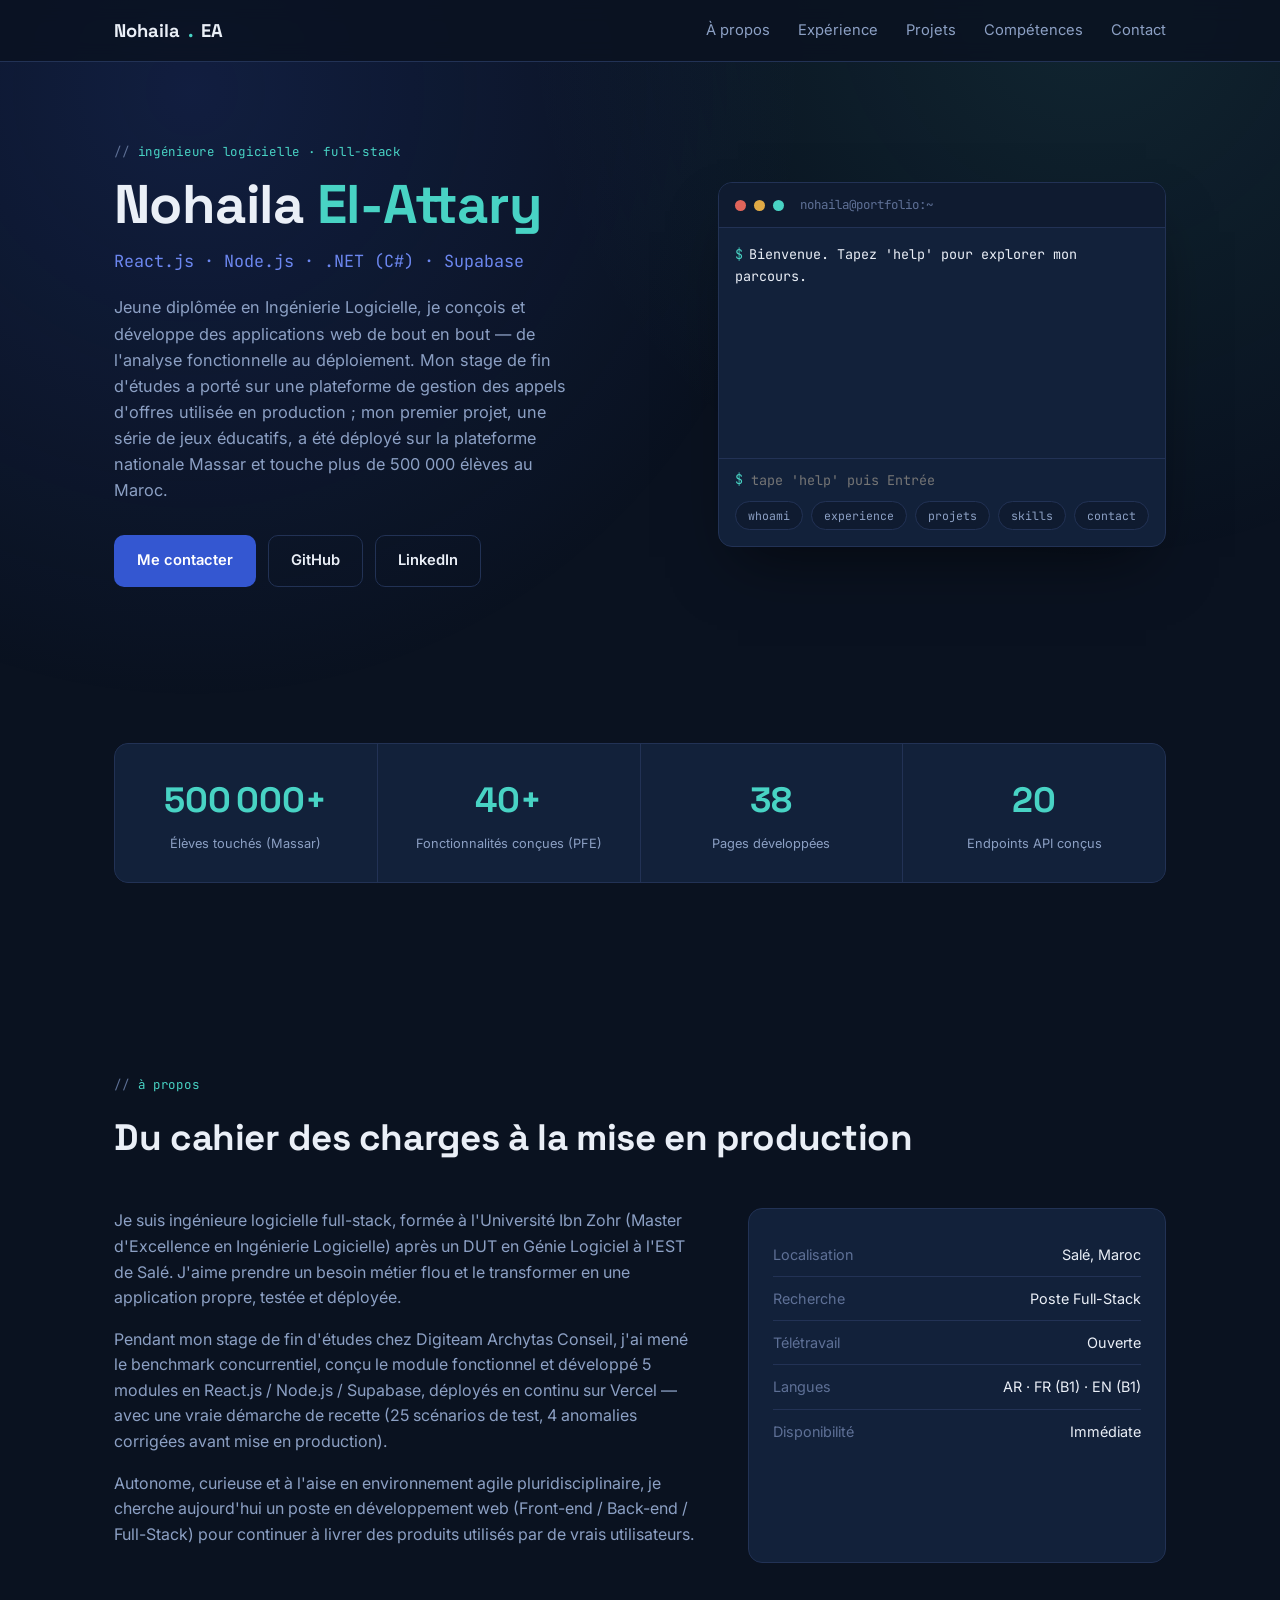
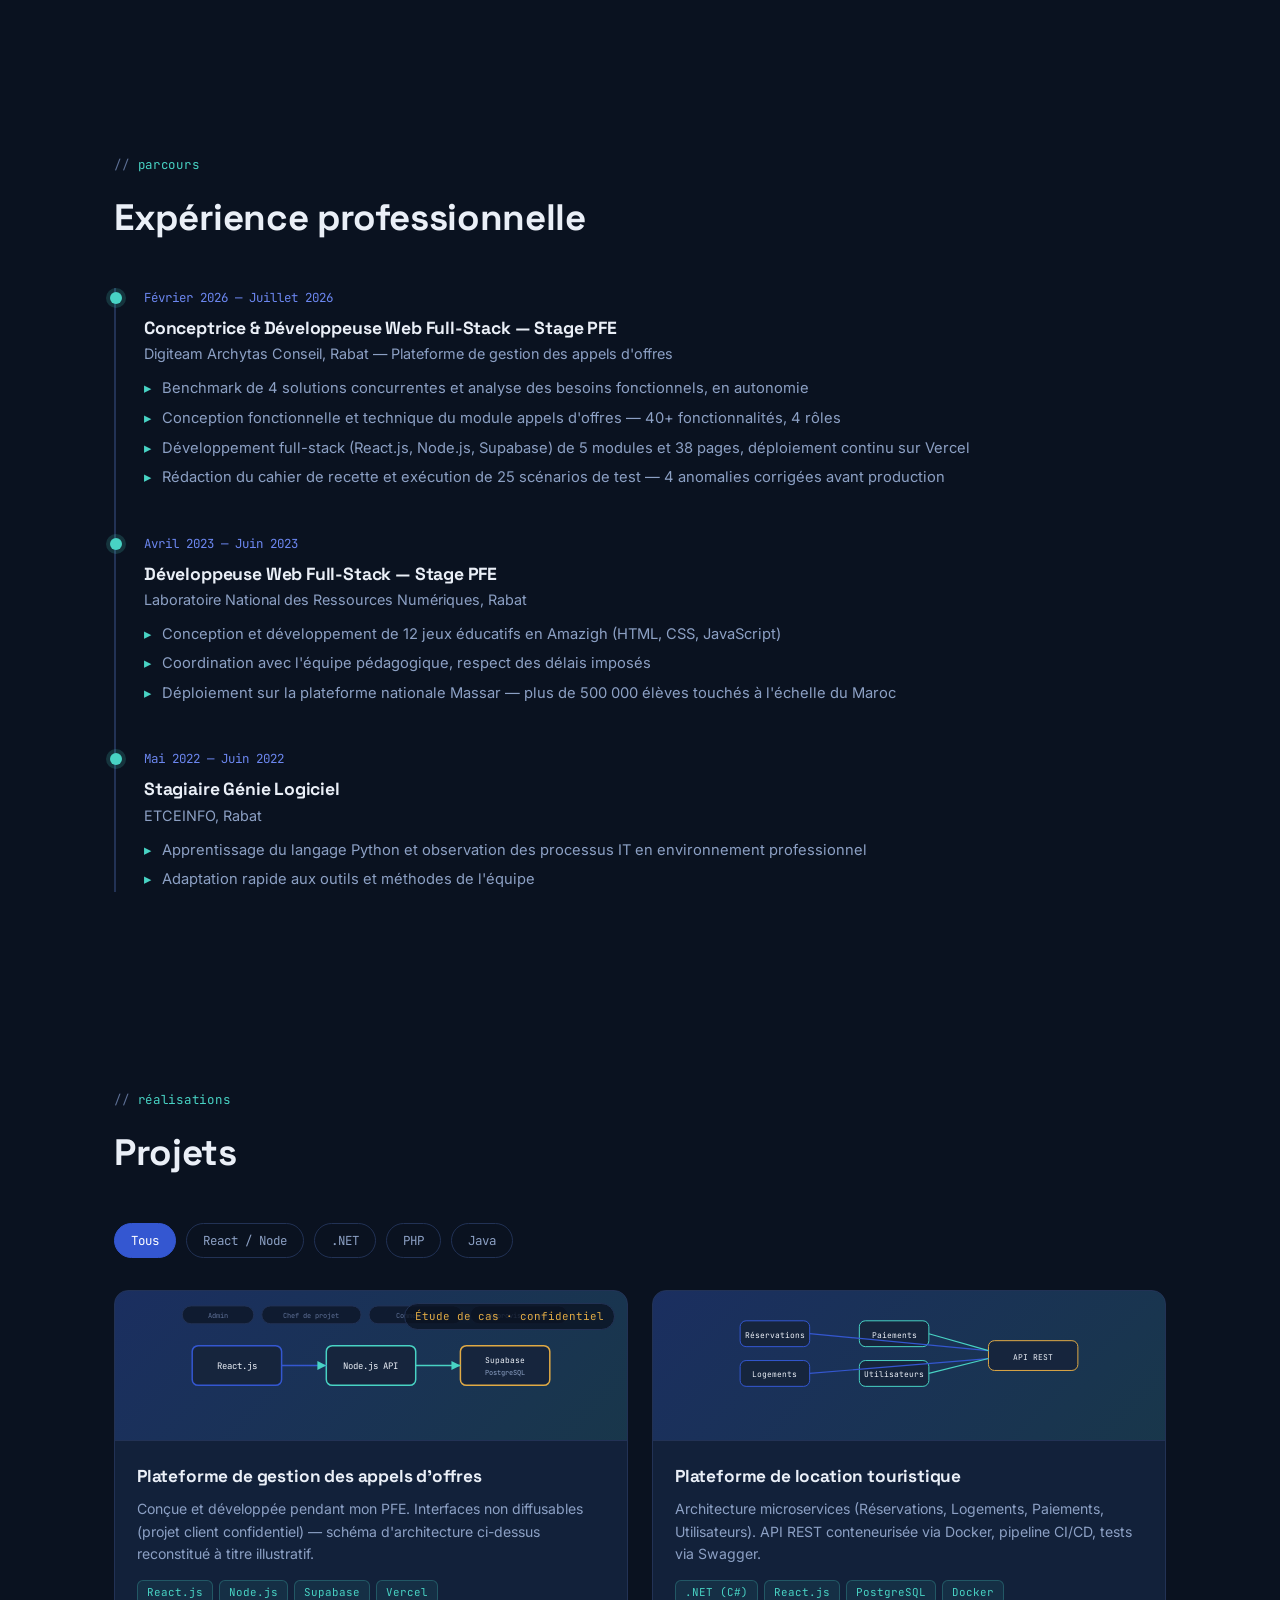
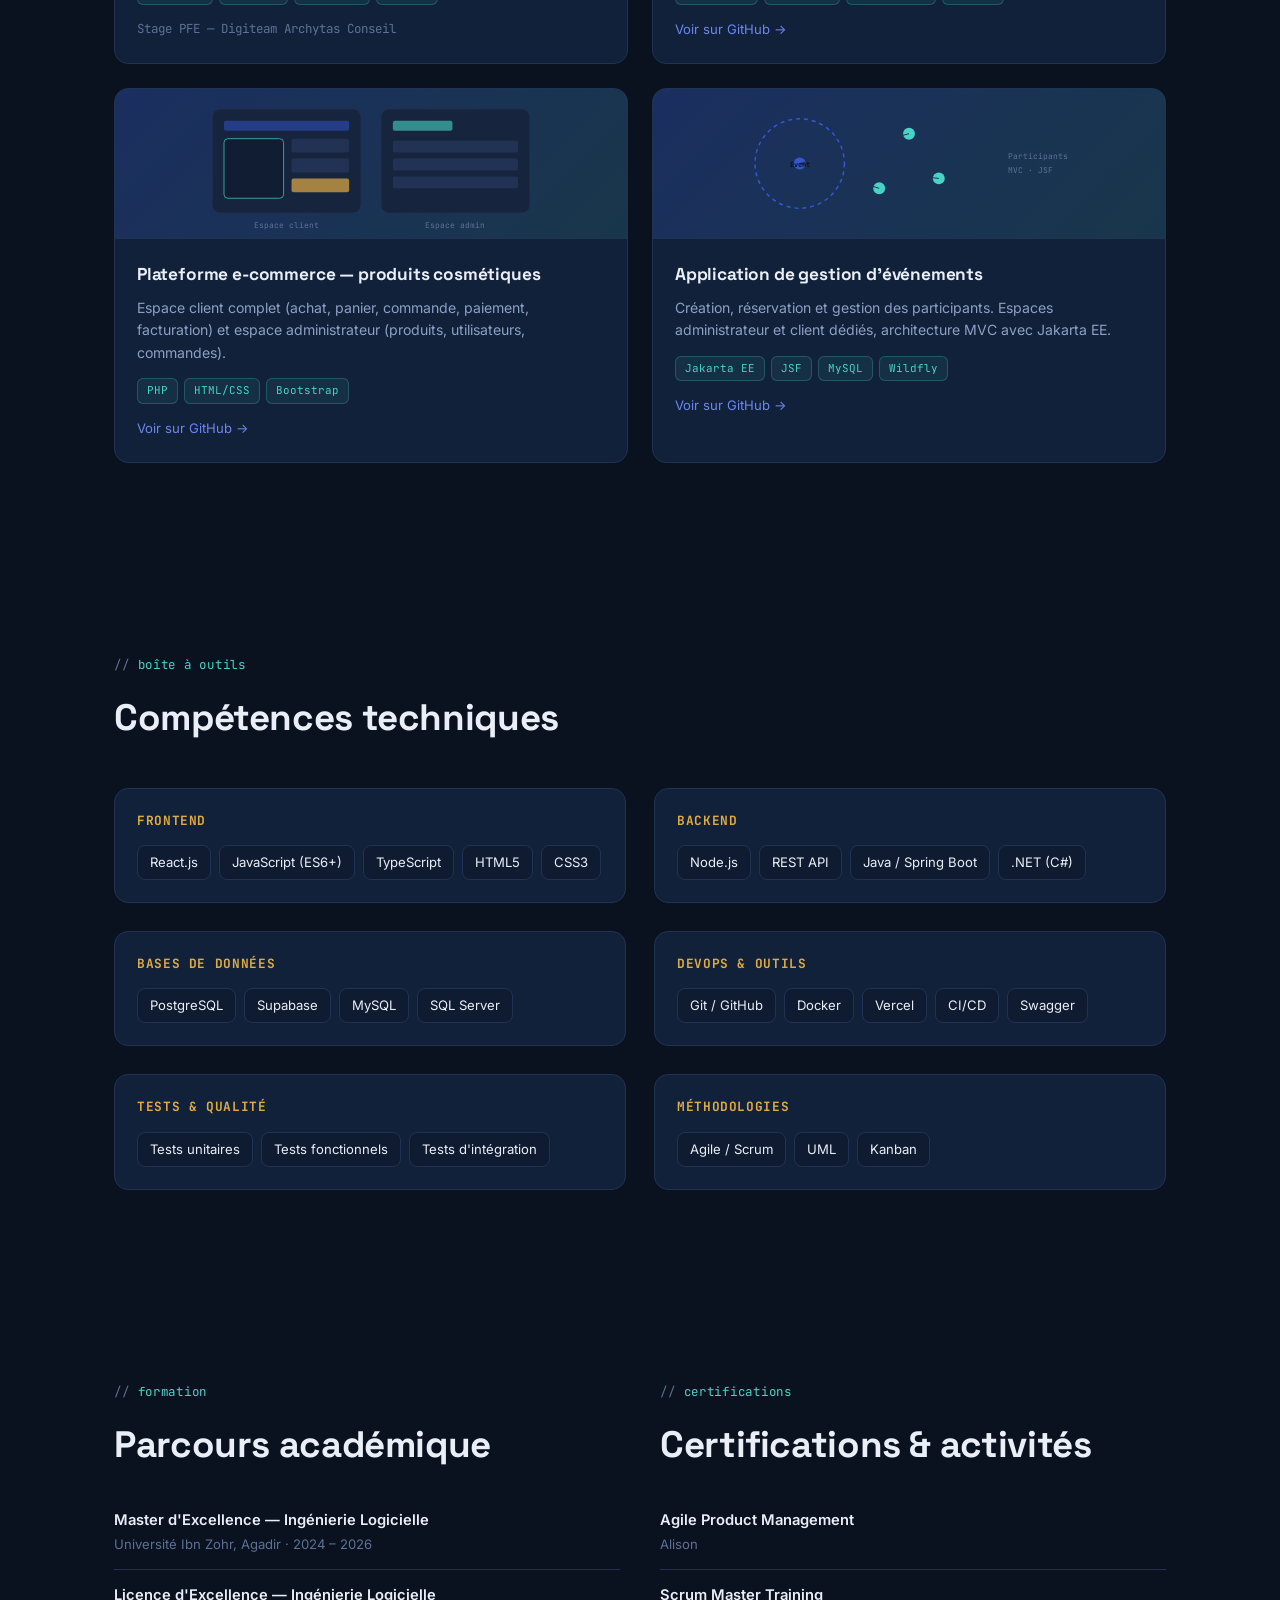
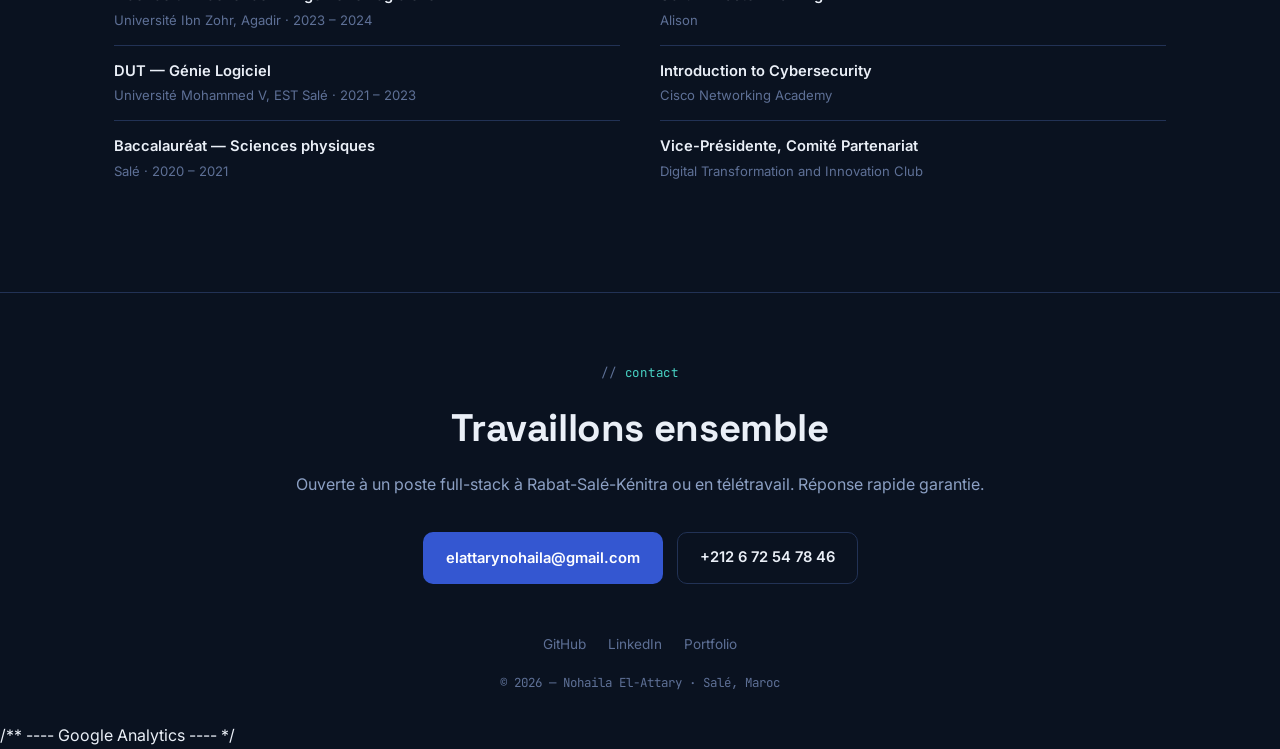
==== commit faf0e604: "m2" ====
--- a/index.html
+++ b/index.html
@@ -886,4 +886,5 @@
 })();
 </script>
 </body>
+/** ---- Google Analytics ---- */
 </html>
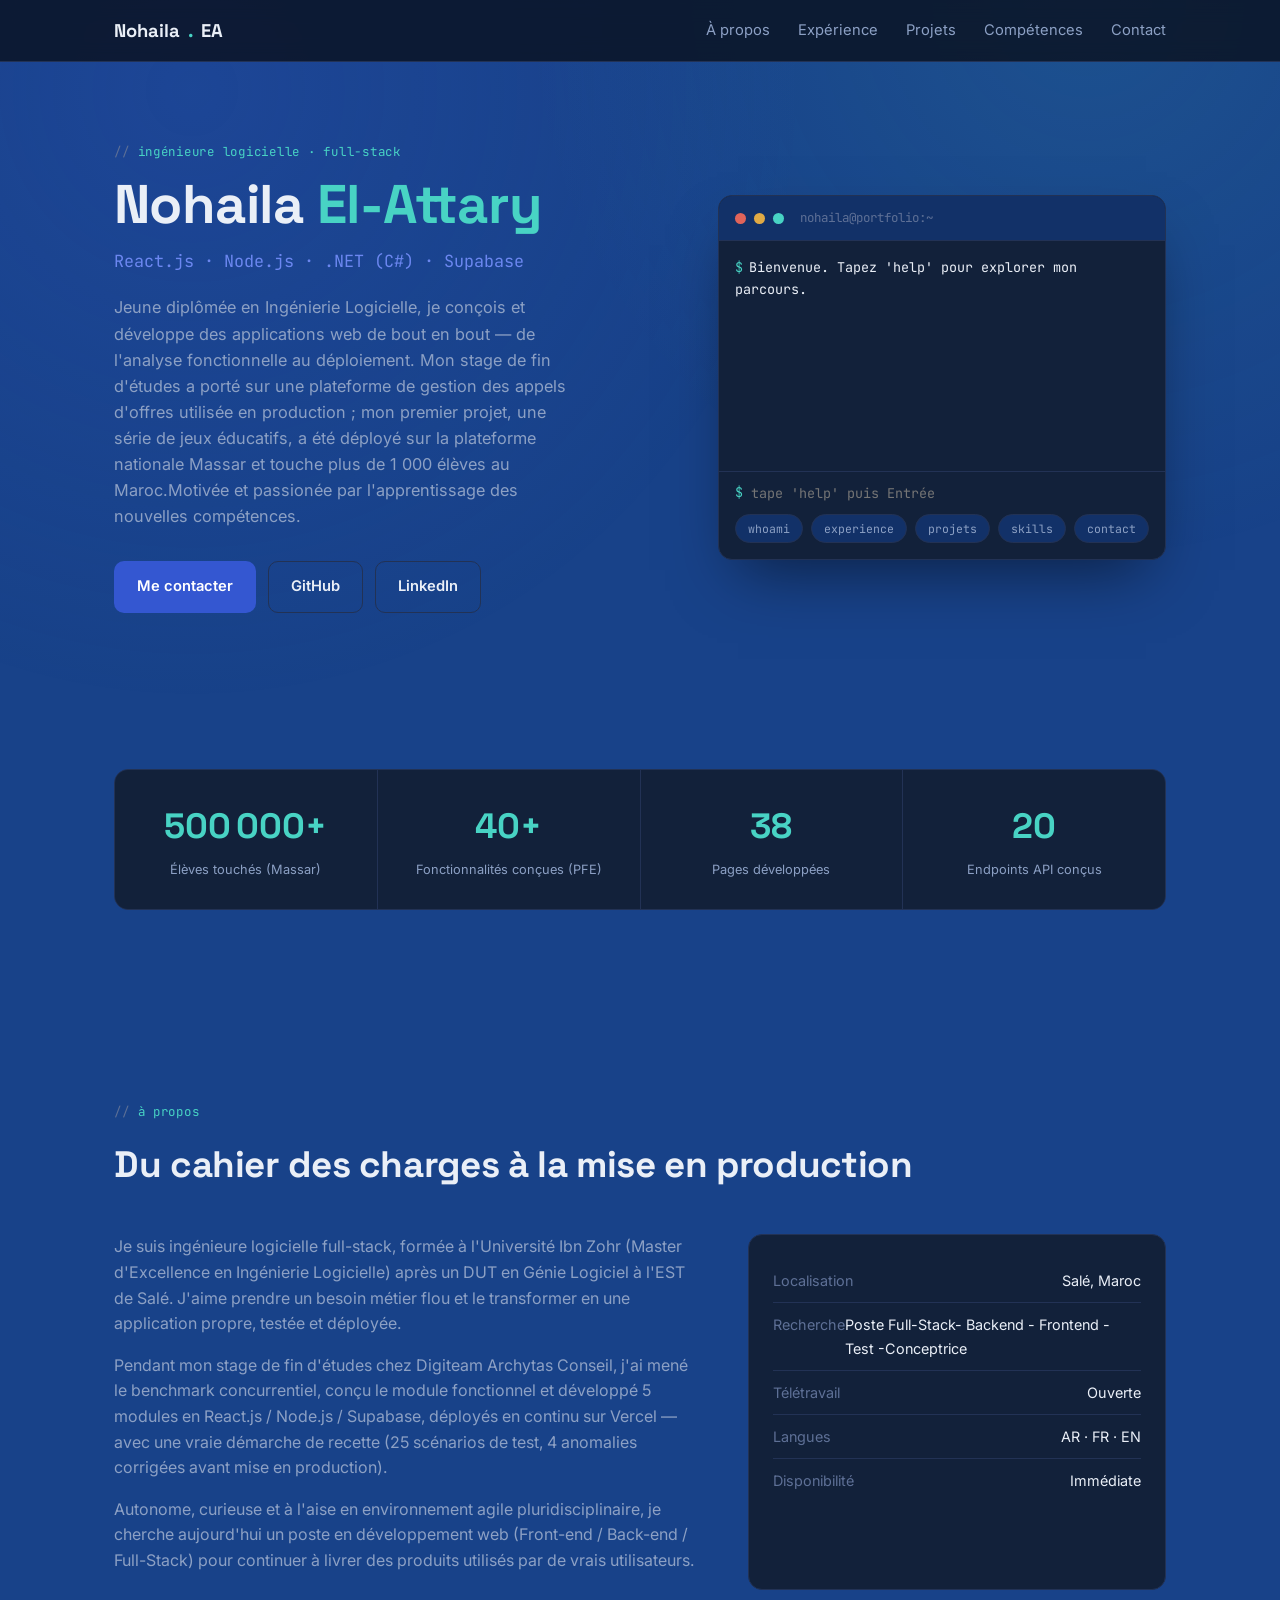
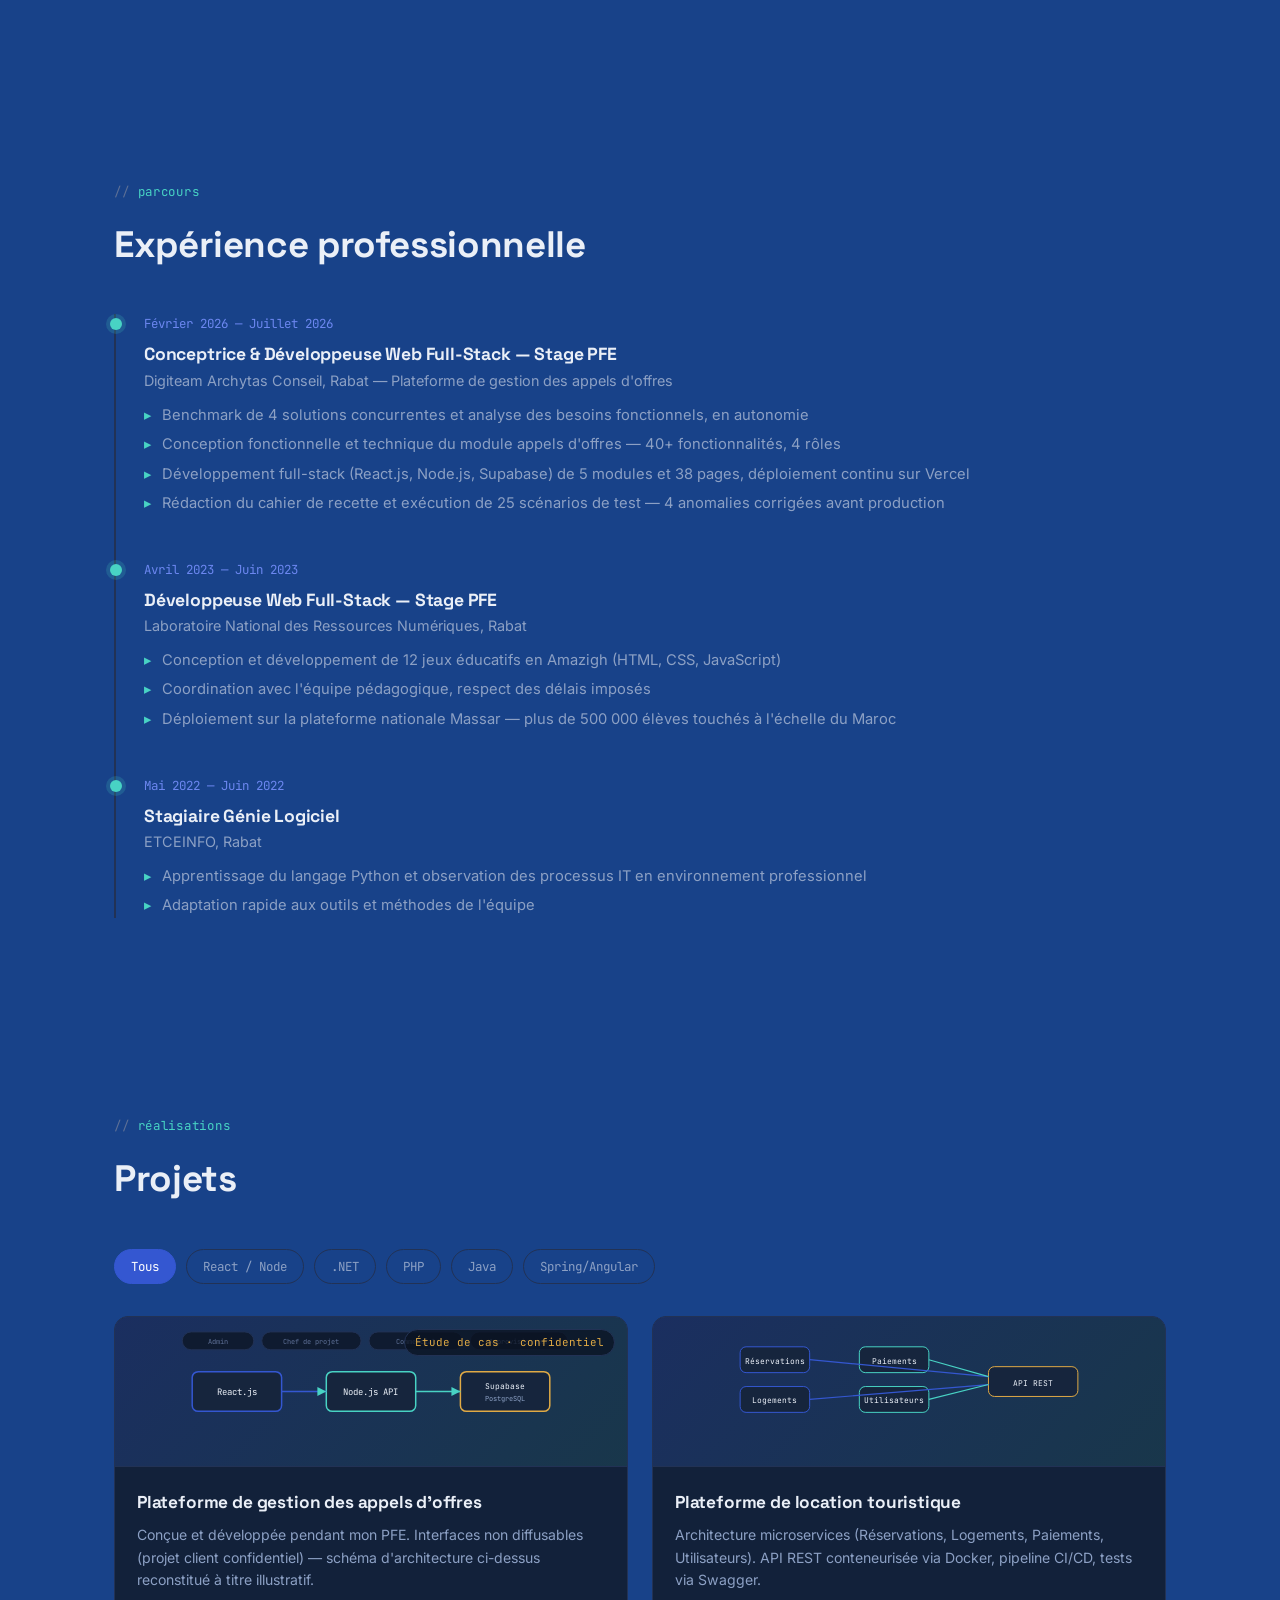
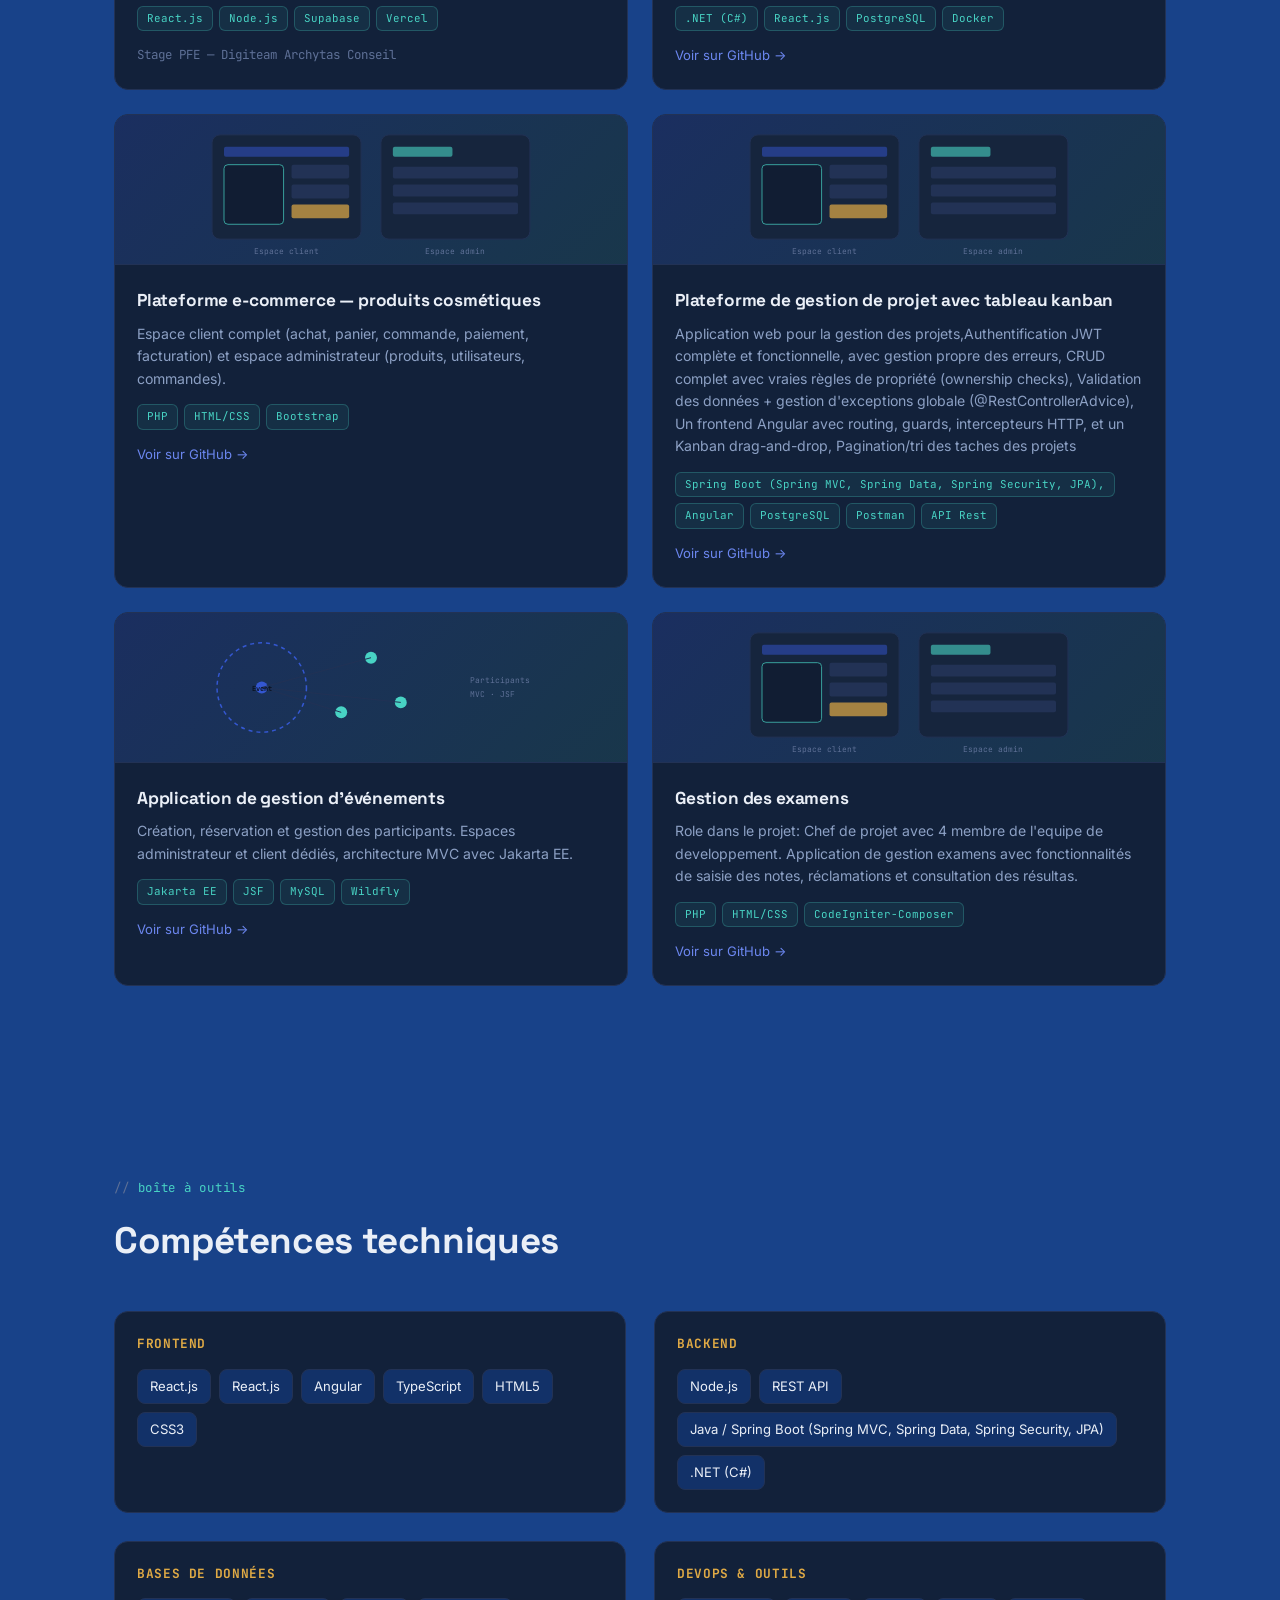
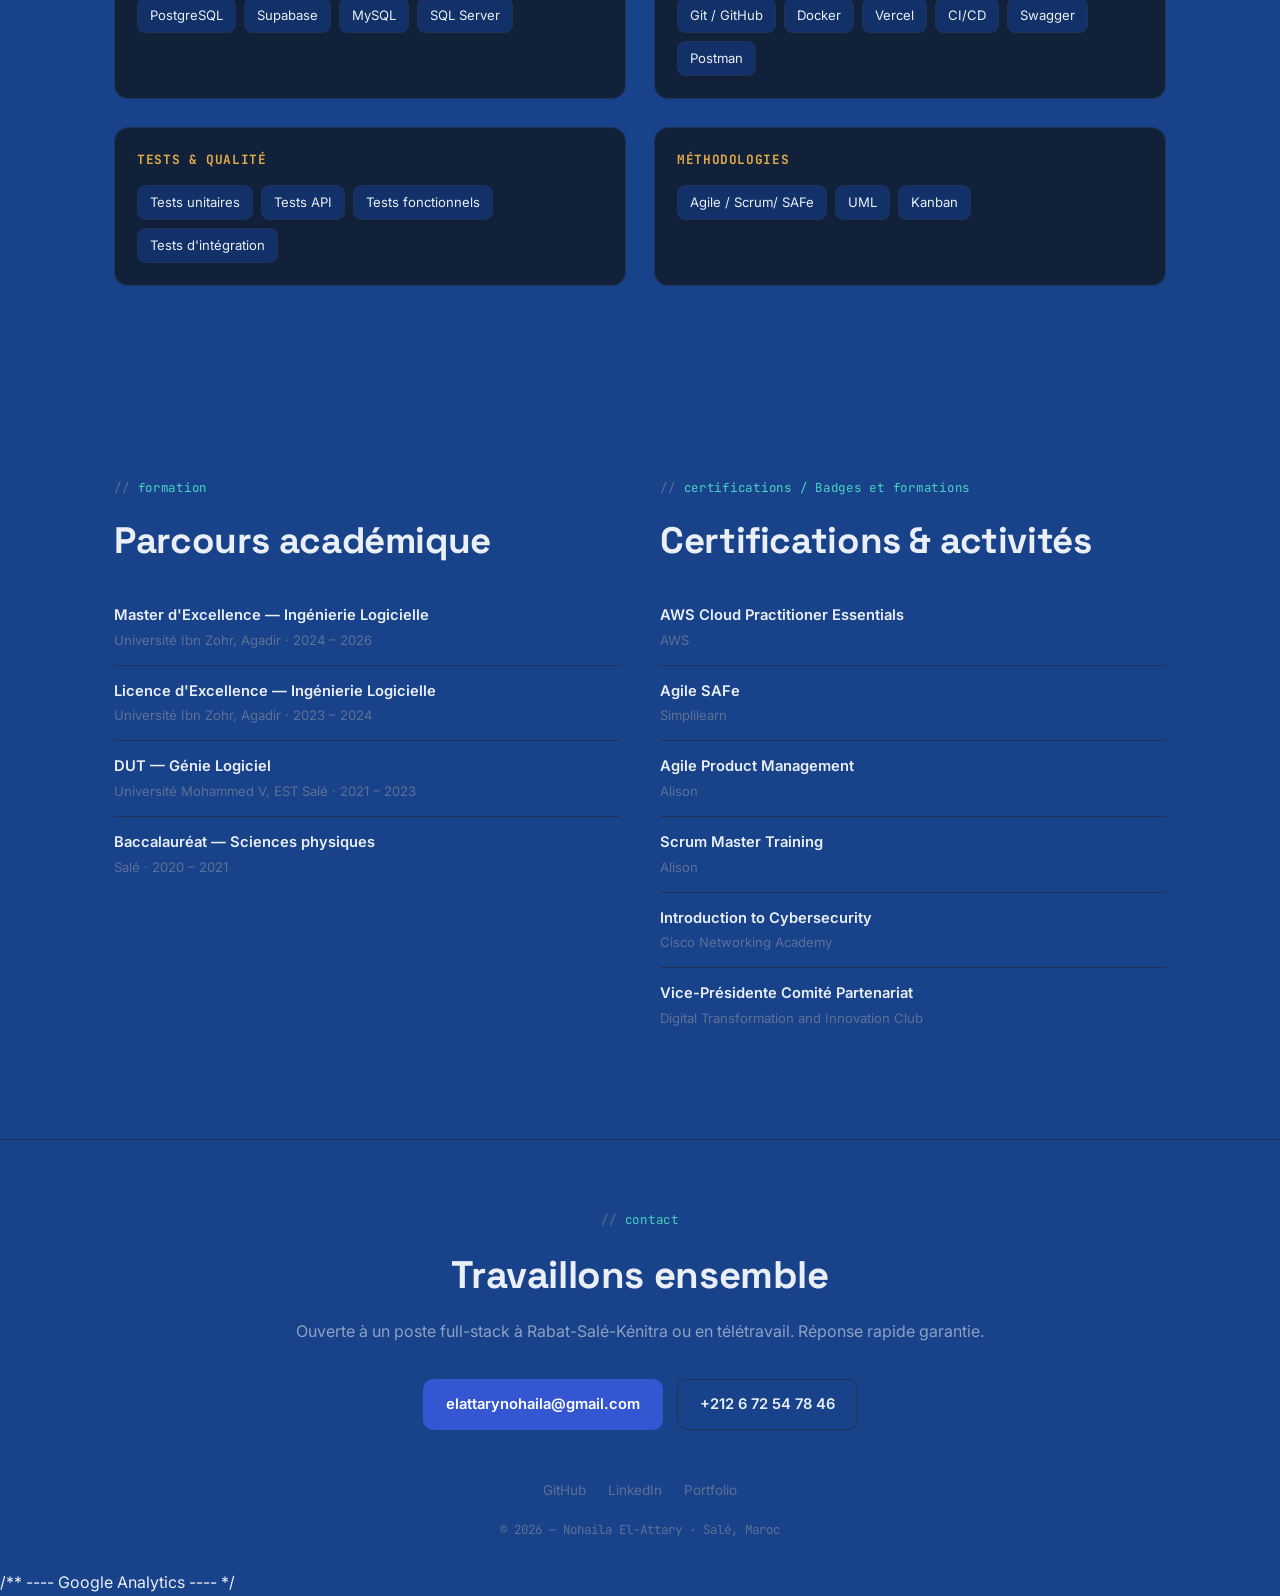
==== commit 1a19f195: "ajoute de projet angular/spring Boot,Modification des certifications, Modification des nouvelles com" ====
--- a/index.html
+++ b/index.html
@@ -10,8 +10,8 @@
 <link href="https://fonts.googleapis.com/css2?family=Space+Grotesk:wght@500;600;700&family=Inter:wght@400;500;600;700&family=JetBrains+Mono:wght@400;500;600&display=swap" rel="stylesheet">
 <style>
   :root{
-    --bg:#0A1220;
-    --bg-alt:#0F1B30;
+    --bg:#184289;
+    --bg-alt:#123168;
     --card:#12213A;
     --card-hover:#162a49;
     --border:#223255;
@@ -329,7 +329,7 @@
         <p class="eyebrow">ingénieure logicielle · full-stack</p>
         <h1>Nohaila <span>El-Attary</span></h1>
         <p class="role">React.js · Node.js · .NET (C#) · Supabase</p>
-        <p class="lead">Jeune diplômée en Ingénierie Logicielle, je conçois et développe des applications web de bout en bout — de l'analyse fonctionnelle au déploiement. Mon stage de fin d'études a porté sur une plateforme de gestion des appels d'offres utilisée en production ; mon premier projet, une série de jeux éducatifs, a été déployé sur la plateforme nationale Massar et touche plus de 500&nbsp;000 élèves au Maroc.</p>
+        <p class="lead">Jeune diplômée en Ingénierie Logicielle, je conçois et développe des applications web de bout en bout — de l'analyse fonctionnelle au déploiement. Mon stage de fin d'études a porté sur une plateforme de gestion des appels d'offres utilisée en production ; mon premier projet, une série de jeux éducatifs, a été déployé sur la plateforme nationale Massar et touche plus de 1&nbsp;000 élèves au Maroc.Motivée  et passionée par l'apprentissage des nouvelles compétences.</p>
         <div class="cta-row">
           <a href="mailto:elattarynohaila@gmail.com" class="btn btn-primary">Me contacter</a>
           <a href="https://github.com/elattarynoha" target="_blank" rel="noopener" class="btn btn-ghost">GitHub</a>
@@ -395,9 +395,9 @@
         </div>
         <ul class="facts">
           <li><span>Localisation</span><span>Salé, Maroc</span></li>
-          <li><span>Recherche</span><span>Poste Full-Stack</span></li>
+          <li><span>Recherche</span><span>Poste Full-Stack- Backend - Frontend - Test -Conceptrice</span></li>
           <li><span>Télétravail</span><span>Ouverte</span></li>
-          <li><span>Langues</span><span>AR · FR (B1) · EN (B1)</span></li>
+          <li><span>Langues</span><span>AR · FR  · EN </span></li>
           <li><span>Disponibilité</span><span>Immédiate</span></li>
         </ul>
       </div>
@@ -459,6 +459,8 @@
         <button class="filter-btn" data-filter="dotnet">.NET</button>
         <button class="filter-btn" data-filter="php">PHP</button>
         <button class="filter-btn" data-filter="java">Java</button>
+                <button class="filter-btn" data-filter="angular">Spring/Angular</button>
+
       </div>
 
       <div class="projects-grid">
@@ -559,10 +561,37 @@
             <div class="tag-row">
               <span class="tag">PHP</span><span class="tag">HTML/CSS</span><span class="tag">Bootstrap</span>
             </div>
-            <div class="project-links"><a href="https://github.com/elattarynoha" target="_blank" rel="noopener">Voir sur GitHub →</a></div>
-          </div>
-        </div>
-
+            <div class="project-links"><a href="https://github.com/elattarynoha/Cosmetics-Product" target="_blank" rel="noopener">Voir sur GitHub →</a></div>
+          </div>
+        </div>
+        <div class="project-card reveal" data-tags="angular">
+          <div class="project-visual">
+            <svg viewBox="0 0 400 150" preserveAspectRatio="xMidYMid meet">
+              <rect x="40" y="20" width="150" height="105" rx="8" fill="#16253D" stroke="#223255"/>
+              <rect x="52" y="32" width="126" height="10" rx="2" fill="#3457D1" opacity=".5"/>
+              <rect x="52" y="50" width="60" height="60" rx="4" fill="#0F1B30" stroke="#48D3C4" opacity=".7"/>
+              <rect x="120" y="50" width="58" height="14" rx="2" fill="#223255"/>
+              <rect x="120" y="70" width="58" height="14" rx="2" fill="#223255"/>
+              <rect x="120" y="90" width="58" height="14" rx="2" fill="#E0AA45" opacity=".7"/>
+              <rect x="210" y="20" width="150" height="105" rx="8" fill="#16253D" stroke="#223255"/>
+              <rect x="222" y="32" width="60" height="10" rx="2" fill="#48D3C4" opacity=".6"/>
+              <rect x="222" y="52" width="126" height="12" rx="2" fill="#223255"/>
+              <rect x="222" y="70" width="126" height="12" rx="2" fill="#223255"/>
+              <rect x="222" y="88" width="126" height="12" rx="2" fill="#223255"/>
+              <text x="115" y="140" text-anchor="middle" fill="#5E7096" font-family="JetBrains Mono" font-size="8">Espace client</text>
+              <text x="285" y="140" text-anchor="middle" fill="#5E7096" font-family="JetBrains Mono" font-size="8">Espace admin</text>
+            </svg>
+          </div>
+        <div class="project-body">
+            <h3>Plateforme de gestion de projet avec tableau kanban</h3>
+            <p>Application web pour la gestion des projets,Authentification JWT complète et fonctionnelle, avec gestion propre des erreurs, CRUD complet avec vraies règles de propriété (ownership checks), Validation des données + gestion d'exceptions globale (@RestControllerAdvice), Un frontend Angular avec routing, guards, intercepteurs HTTP, et un Kanban drag-and-drop, Pagination/tri des taches des projets</p>
+            <div class="tag-row">
+              <span class="tag">Spring Boot (Spring MVC, Spring Data, Spring Security, JPA), </span><span class="tag">Angular</span><span class="tag">PostgreSQL</span><span class="tag">Postman</span><span class="tag">API Rest</span>
+            </div>
+            <div class="project-links"><a href="https://github.com/elattarynoha/TASKFLOW-API" target="_blank" rel="noopener">Voir sur GitHub →</a></div>
+          </div>
+        </div>
+     
         <!-- Gestion evenements -->
         <div class="project-card reveal" data-tags="java">
           <div class="project-visual">
@@ -589,7 +618,34 @@
             <div class="project-links"><a href="https://github.com/elattarynoha" target="_blank" rel="noopener">Voir sur GitHub →</a></div>
           </div>
         </div>
-
+<div class="project-card reveal" data-tags="php">
+          <div class="project-visual">
+            <svg viewBox="0 0 400 150" preserveAspectRatio="xMidYMid meet">
+              <rect x="40" y="20" width="150" height="105" rx="8" fill="#16253D" stroke="#223255"/>
+              <rect x="52" y="32" width="126" height="10" rx="2" fill="#3457D1" opacity=".5"/>
+              <rect x="52" y="50" width="60" height="60" rx="4" fill="#0F1B30" stroke="#48D3C4" opacity=".7"/>
+              <rect x="120" y="50" width="58" height="14" rx="2" fill="#223255"/>
+              <rect x="120" y="70" width="58" height="14" rx="2" fill="#223255"/>
+              <rect x="120" y="90" width="58" height="14" rx="2" fill="#E0AA45" opacity=".7"/>
+              <rect x="210" y="20" width="150" height="105" rx="8" fill="#16253D" stroke="#223255"/>
+              <rect x="222" y="32" width="60" height="10" rx="2" fill="#48D3C4" opacity=".6"/>
+              <rect x="222" y="52" width="126" height="12" rx="2" fill="#223255"/>
+              <rect x="222" y="70" width="126" height="12" rx="2" fill="#223255"/>
+              <rect x="222" y="88" width="126" height="12" rx="2" fill="#223255"/>
+              <text x="115" y="140" text-anchor="middle" fill="#5E7096" font-family="JetBrains Mono" font-size="8">Espace client</text>
+              <text x="285" y="140" text-anchor="middle" fill="#5E7096" font-family="JetBrains Mono" font-size="8">Espace admin</text>
+            </svg>
+          </div>
+          <div class="project-body">
+            <h3>Gestion des examens</h3>
+            <p>Role dans le projet: Chef de projet avec 4 membre de l'equipe de developpement.
+              Application de gestion examens avec fonctionnalités de saisie des notes, réclamations et consultation des résultas.</p>
+            <div class="tag-row">
+              <span class="tag">PHP</span><span class="tag">HTML/CSS</span><span class="tag">CodeIgniter-Composer</span>
+            </div>
+            <div class="project-links"><a href="https://github.com/elattarynoha/GestiondeExamens" target="_blank" rel="noopener">Voir sur GitHub →</a></div>
+          </div>
+        </div>
       </div>
     </div>
   </section>
@@ -603,13 +659,13 @@
         <div class="skill-cat reveal">
           <h4>Frontend</h4>
           <div class="chip-row">
-            <span class="chip">React.js</span><span class="chip">JavaScript (ES6+)</span><span class="chip">TypeScript</span><span class="chip">HTML5</span><span class="chip">CSS3</span>
+            <span class="chip">React.js</span><span class="chip">React.js</span><span class="chip">Angular</span><span class="chip">TypeScript</span><span class="chip">HTML5</span><span class="chip">CSS3</span>
           </div>
         </div>
         <div class="skill-cat reveal">
           <h4>Backend</h4>
           <div class="chip-row">
-            <span class="chip">Node.js</span><span class="chip">REST API</span><span class="chip">Java / Spring Boot</span><span class="chip">.NET (C#)</span>
+            <span class="chip">Node.js</span><span class="chip">REST API</span><span class="chip">Java / Spring Boot (Spring MVC, Spring Data, Spring Security, JPA)</span><span class="chip">.NET (C#)</span>
           </div>
         </div>
         <div class="skill-cat reveal">
@@ -621,19 +677,19 @@
         <div class="skill-cat reveal">
           <h4>DevOps &amp; Outils</h4>
           <div class="chip-row">
-            <span class="chip">Git / GitHub</span><span class="chip">Docker</span><span class="chip">Vercel</span><span class="chip">CI/CD</span><span class="chip">Swagger</span>
+            <span class="chip">Git / GitHub</span><span class="chip">Docker</span><span class="chip">Vercel</span><span class="chip">CI/CD</span><span class="chip">Swagger</span> <span class="chip">Postman</span>
           </div>
         </div>
         <div class="skill-cat reveal">
           <h4>Tests &amp; qualité</h4>
           <div class="chip-row">
-            <span class="chip">Tests unitaires</span><span class="chip">Tests fonctionnels</span><span class="chip">Tests d'intégration</span>
+            <span class="chip">Tests unitaires</span> <span class="chip">Tests API</span><span class="chip">Tests fonctionnels</span><span class="chip">Tests d'intégration</span>
           </div>
         </div>
         <div class="skill-cat reveal">
           <h4>Méthodologies</h4>
           <div class="chip-row">
-            <span class="chip">Agile / Scrum</span><span class="chip">UML</span><span class="chip">Kanban</span>
+            <span class="chip">Agile / Scrum/ SAFe</span><span class="chip">UML</span><span class="chip">Kanban</span>
           </div>
         </div>
       </div>
@@ -654,13 +710,16 @@
         </ul>
       </div>
       <div>
-        <p class="eyebrow reveal">certifications</p>
+        <p class="eyebrow reveal">certifications / Badges et formations</p>
         <h2 class="section-title reveal" style="margin-bottom:20px;">Certifications &amp; activités</h2>
         <ul class="simple-list reveal">
+                    <li><div class="item-title">AWS Cloud Practitioner Essentials</div><div class="item-sub">AWS</div></li>
+          <li><div class="item-title">Agile SAFe</div><div class="item-sub">Simplilearn</div></li>
+
           <li><div class="item-title">Agile Product Management</div><div class="item-sub">Alison</div></li>
           <li><div class="item-title">Scrum Master Training</div><div class="item-sub">Alison</div></li>
           <li><div class="item-title">Introduction to Cybersecurity</div><div class="item-sub">Cisco Networking Academy</div></li>
-          <li><div class="item-title">Vice-Présidente, Comité Partenariat</div><div class="item-sub">Digital Transformation and Innovation Club</div></li>
+          <li><div class="item-title">Vice-Présidente Comité Partenariat</div><div class="item-sub">Digital Transformation and Innovation Club</div></li>
         </ul>
       </div>
     </div>
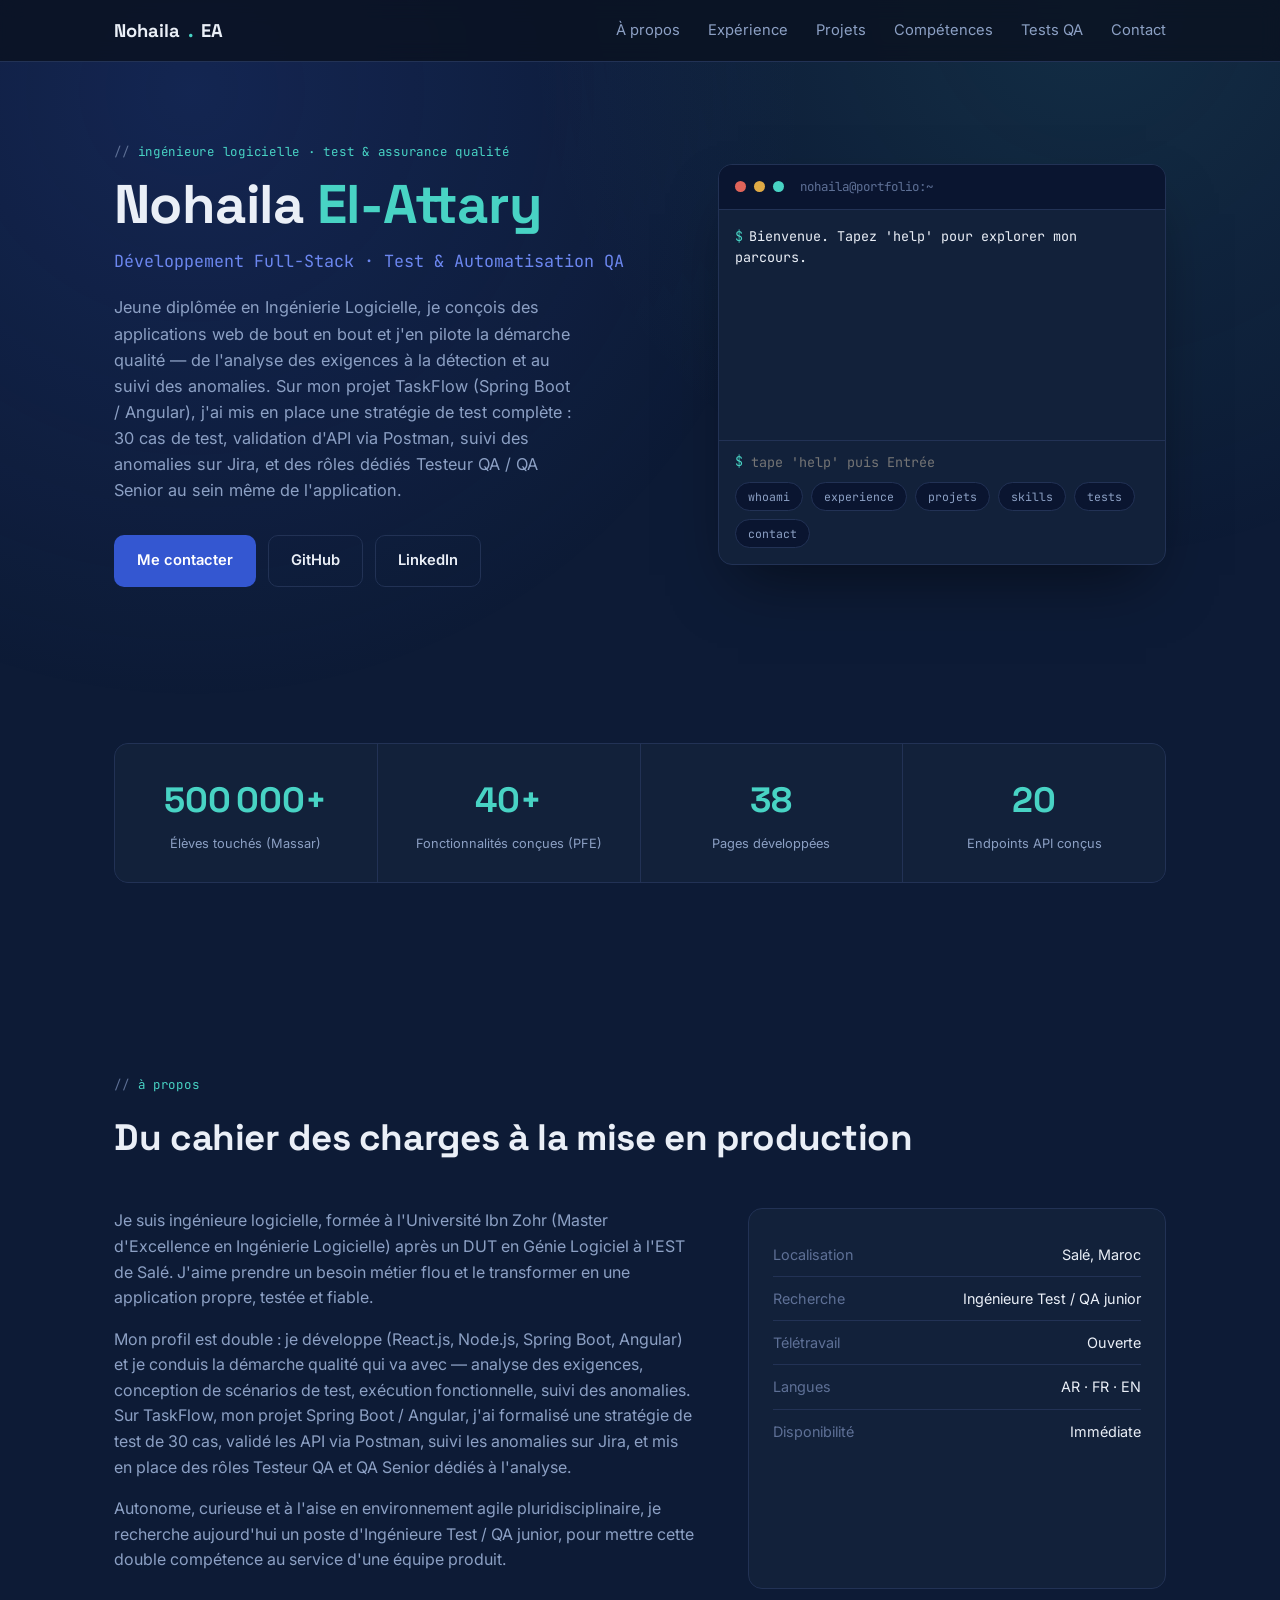
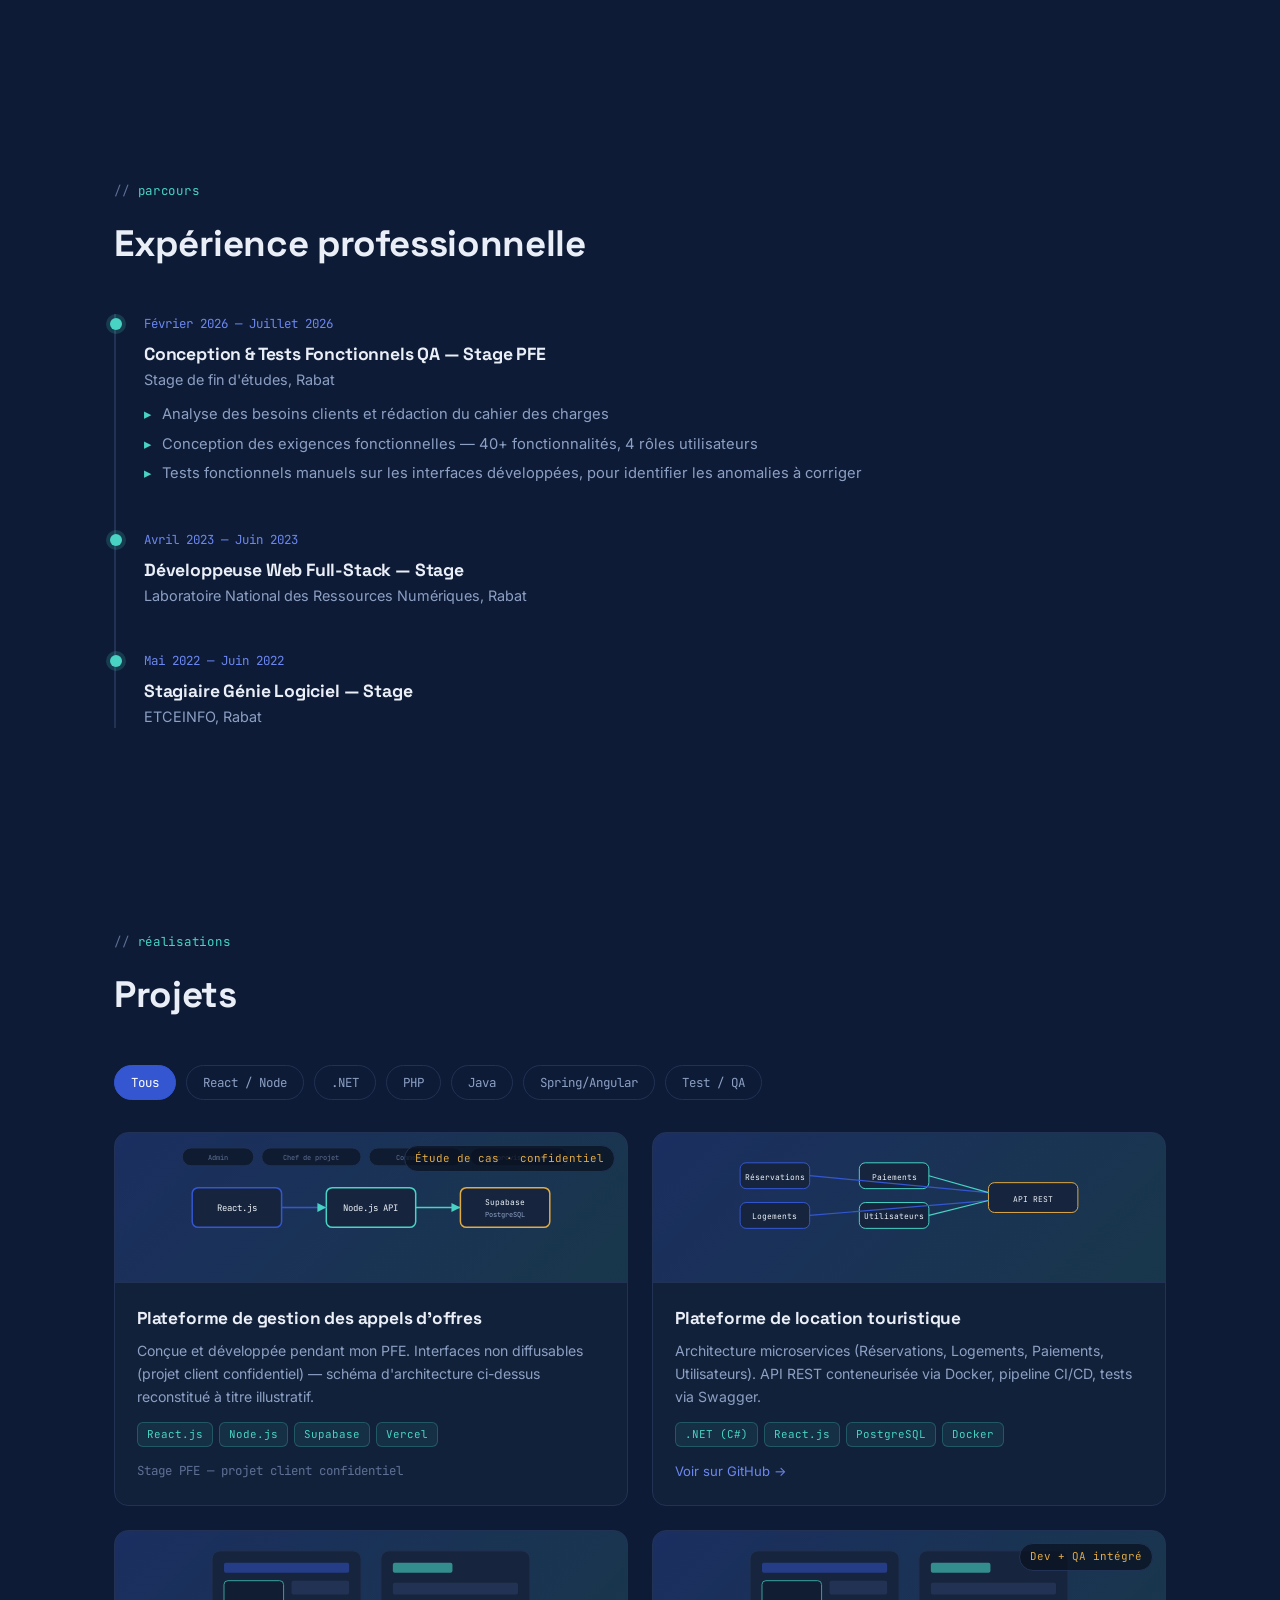
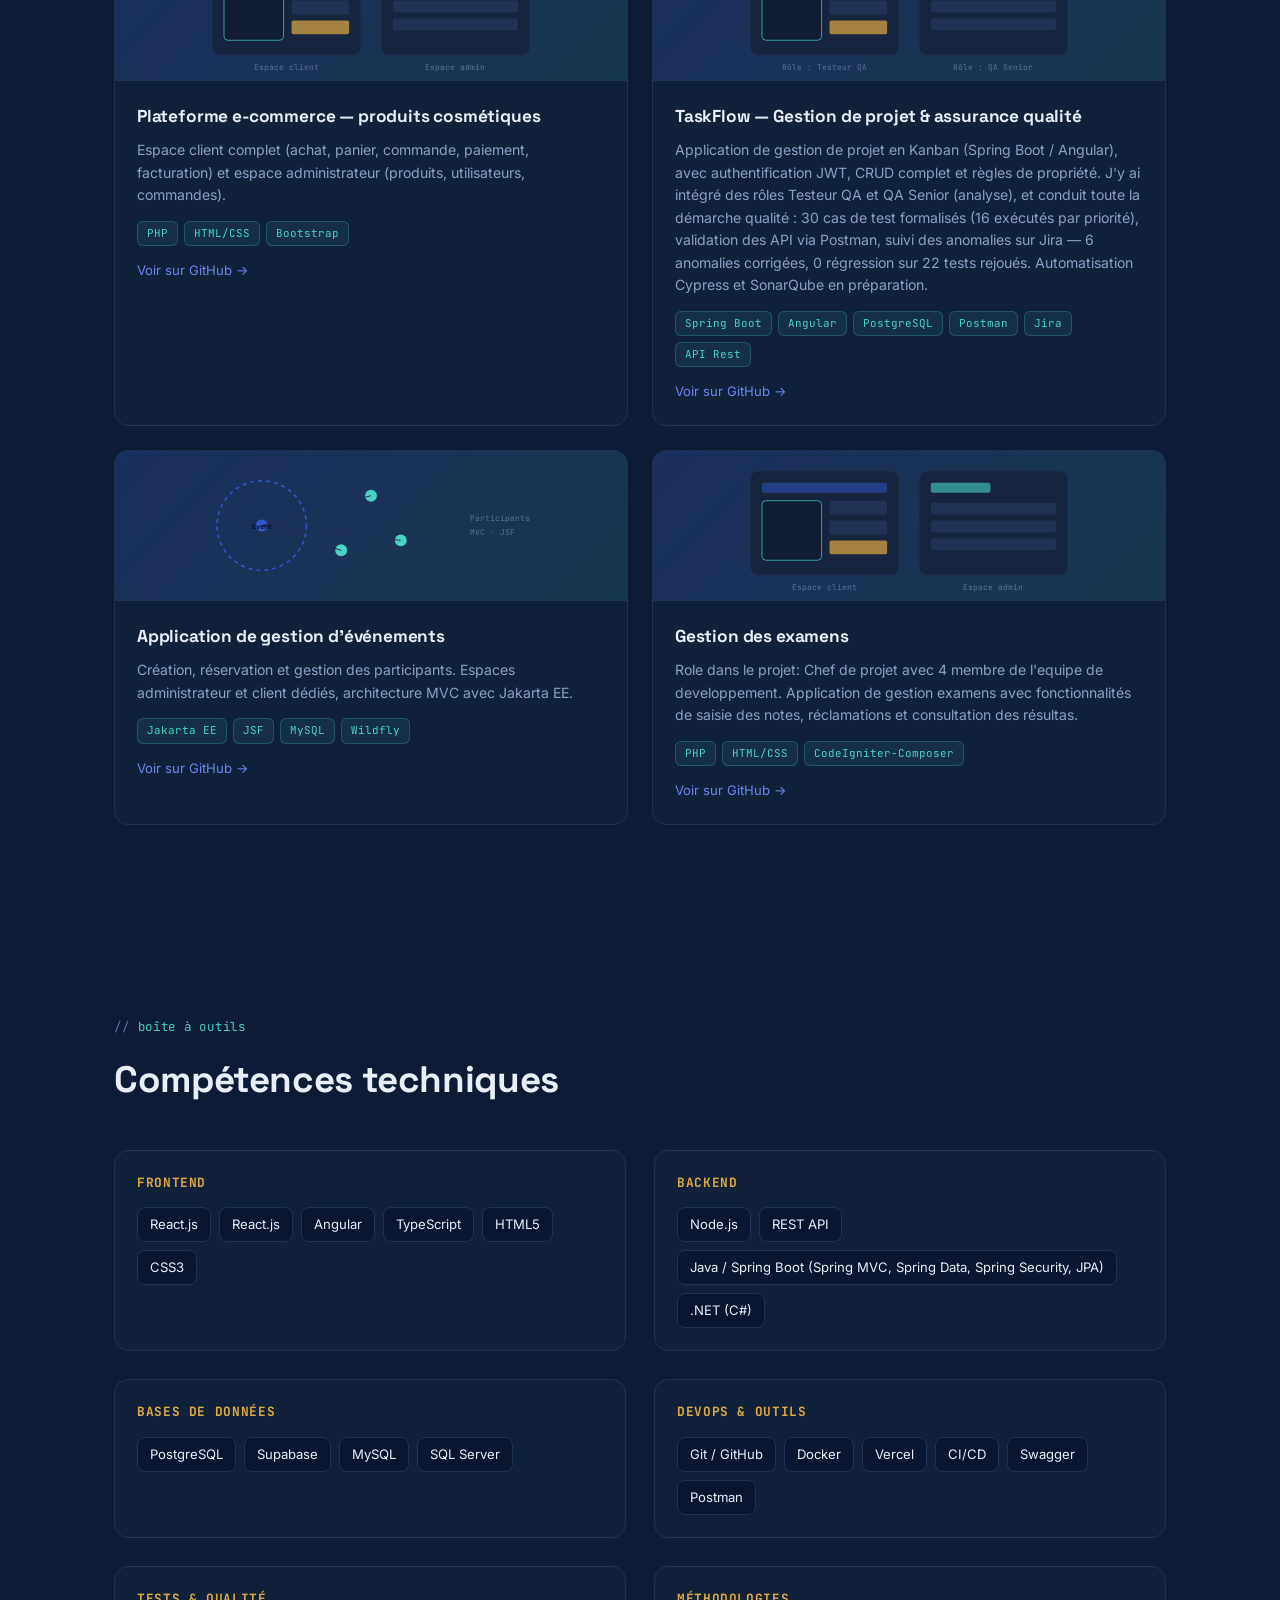
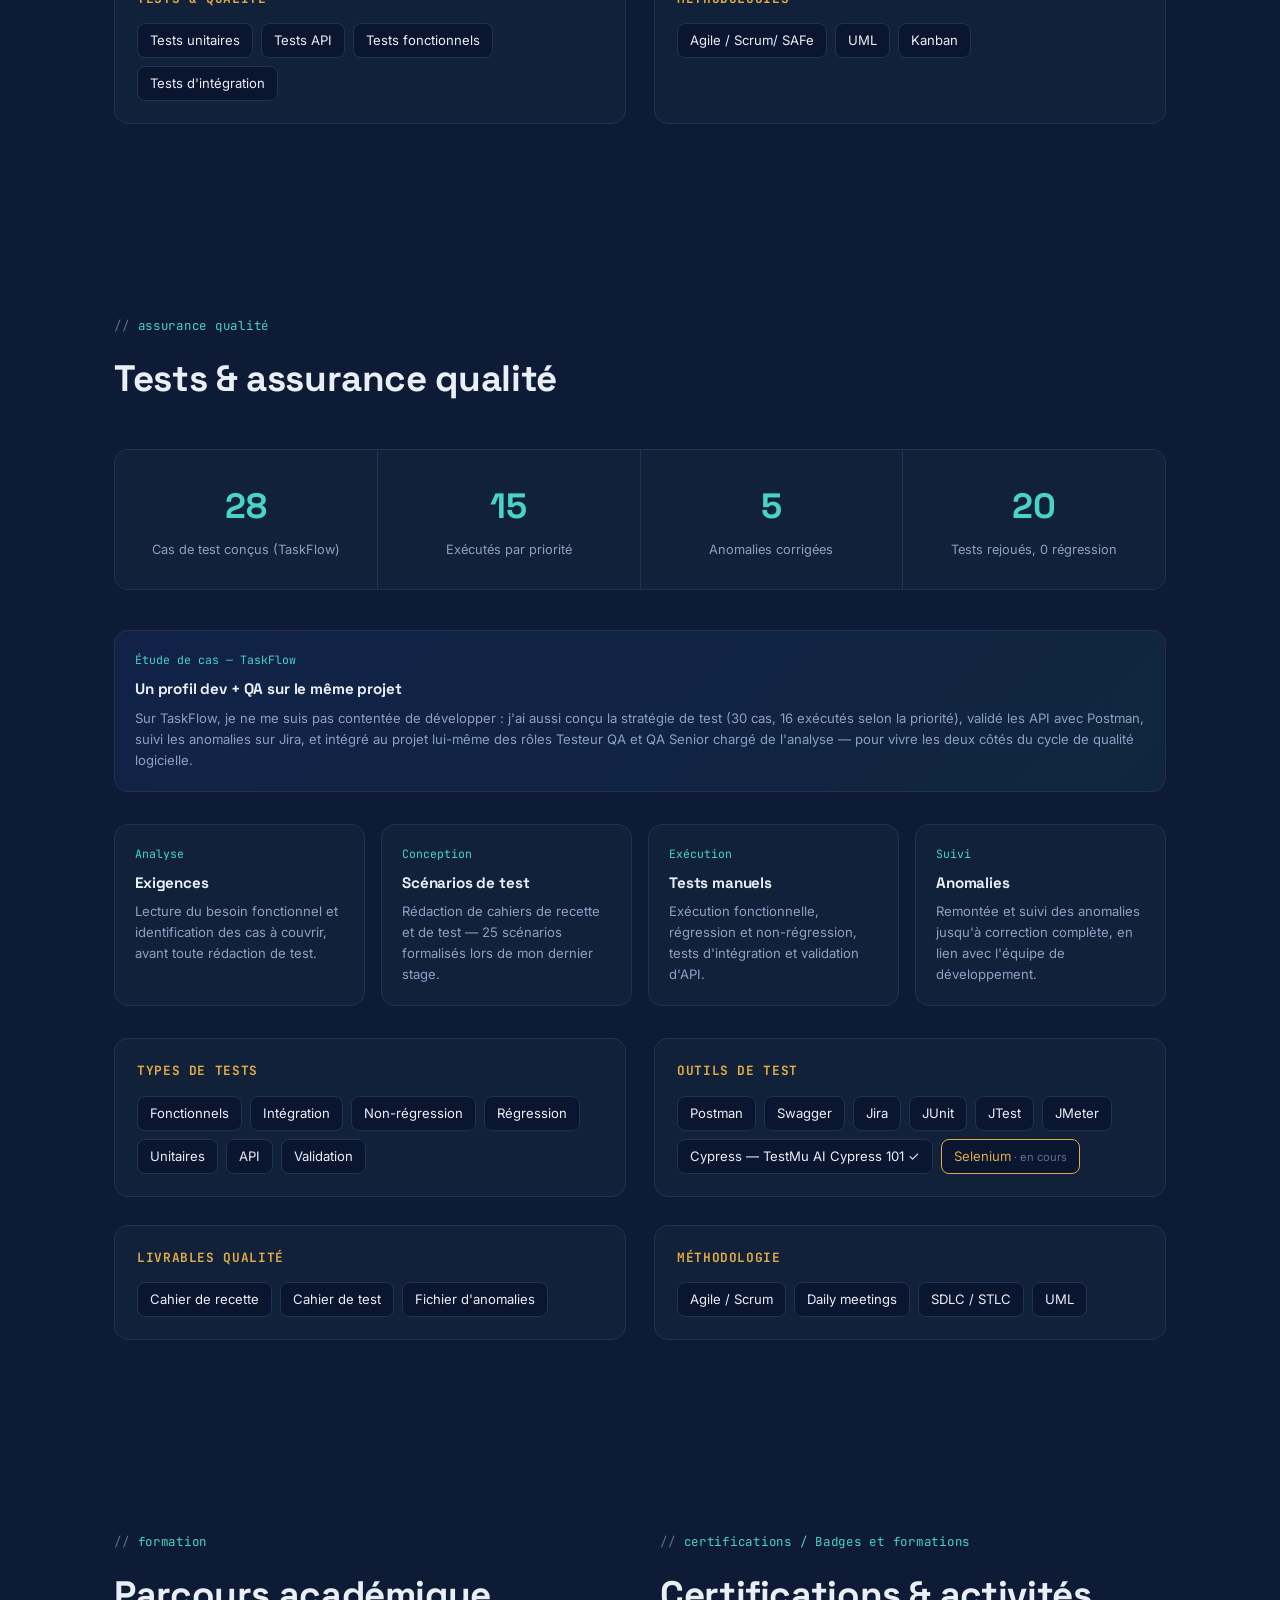
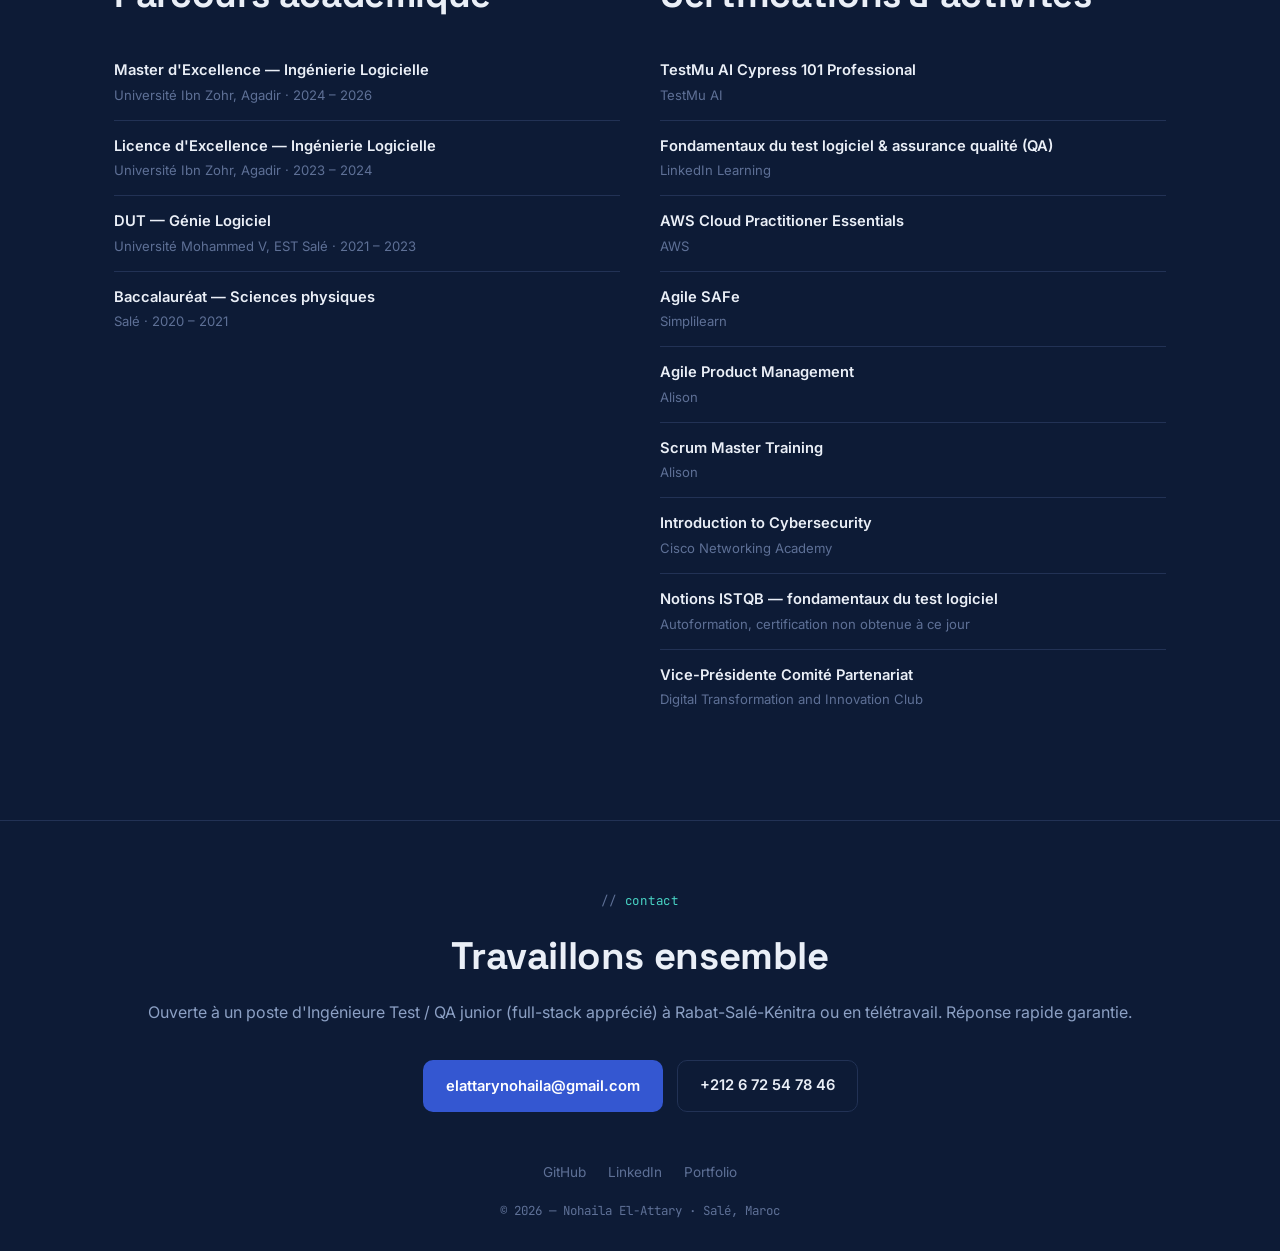
==== commit e8287230: "Ajout de profil QA" ====
--- a/index.html
+++ b/index.html
@@ -3,15 +3,15 @@
 <head>
 <meta charset="UTF-8">
 <meta name="viewport" content="width=device-width, initial-scale=1.0">
-<title>Nohaila El-Attary — Ingénieure Logicielle Full-Stack</title>
-<meta name="description" content="Portfolio de Nohaila El-Attary, Ingénieure Logicielle Full-Stack — React.js, Node.js, .NET. Plateforme éducative touchant plus de 500 000 élèves au Maroc.">
+<title>Nohaila El-Attary — Ingénieure Logicielle &amp; Testeuse QA</title>
+<meta name="description" content="Portfolio de Nohaila El-Attary, Ingénieure Logicielle &amp; Testeuse QA — développement full-stack (React.js, Node.js, Spring Boot) et démarche qualité complète (Cypress, Selenium, Postman, Jira).">
 <link rel="preconnect" href="https://fonts.googleapis.com">
 <link rel="preconnect" href="https://fonts.gstatic.com" crossorigin>
 <link href="https://fonts.googleapis.com/css2?family=Space+Grotesk:wght@500;600;700&family=Inter:wght@400;500;600;700&family=JetBrains+Mono:wght@400;500;600&display=swap" rel="stylesheet">
 <style>
   :root{
-    --bg:#184289;
-    --bg-alt:#123168;
+    --bg:#0D1B36;
+    --bg-alt:#0A1530;
     --card:#12213A;
     --card-hover:#162a49;
     --border:#223255;
@@ -278,6 +278,18 @@
   .chip.in-view{opacity:1; transform:scale(1);}
   .chip:hover{border-color:var(--teal);}
 
+  /* ---------- QA / TESTS ---------- */
+  .qa-process{display:grid; grid-template-columns:repeat(4,1fr); gap:16px; margin-bottom:32px;}
+  @media (max-width:900px){ .qa-process{grid-template-columns:repeat(2,1fr);} }
+  @media (max-width:560px){ .qa-process{grid-template-columns:1fr;} }
+  .qa-step{background:var(--card); border:1px solid var(--border); border-radius:var(--radius); padding:20px;}
+  .qa-step .qa-step-num{font-family:'JetBrains Mono',monospace; font-size:.72rem; color:var(--teal); margin-bottom:8px;}
+  .qa-step h4{font-size:.95rem; margin-bottom:6px;}
+  .qa-step p{color:var(--text-muted); font-size:.82rem;}
+  .qa-tool{position:relative;}
+  .qa-tool .chip.learning{border-color:var(--gold); color:var(--gold);}
+  .qa-tool .chip.learning::after{content:" · en cours"; color:var(--text-dim); font-size:.7rem;}
+
   /* ---------- TWO COL: formation / certifs ---------- */
   .two-col{display:grid; grid-template-columns:1fr 1fr; gap:40px;}
   @media (max-width:800px){ .two-col{grid-template-columns:1fr;} }
@@ -315,6 +327,7 @@
       <li><a href="#experience">Expérience</a></li>
       <li><a href="#projects">Projets</a></li>
       <li><a href="#skills">Compétences</a></li>
+      <li><a href="#qa-testing">Tests QA</a></li>
       <li><a href="#contact">Contact</a></li>
     </ul>
     <button class="nav-toggle" id="navToggle" aria-label="Ouvrir le menu">☰</button>
@@ -326,10 +339,10 @@
   <section class="hero">
     <div class="wrap hero-grid">
       <div>
-        <p class="eyebrow">ingénieure logicielle · full-stack</p>
+        <p class="eyebrow">ingénieure logicielle · test &amp; assurance qualité</p>
         <h1>Nohaila <span>El-Attary</span></h1>
-        <p class="role">React.js · Node.js · .NET (C#) · Supabase</p>
-        <p class="lead">Jeune diplômée en Ingénierie Logicielle, je conçois et développe des applications web de bout en bout — de l'analyse fonctionnelle au déploiement. Mon stage de fin d'études a porté sur une plateforme de gestion des appels d'offres utilisée en production ; mon premier projet, une série de jeux éducatifs, a été déployé sur la plateforme nationale Massar et touche plus de 1&nbsp;000 élèves au Maroc.Motivée  et passionée par l'apprentissage des nouvelles compétences.</p>
+        <p class="role">Développement Full-Stack · Test &amp; Automatisation QA</p>
+        <p class="lead">Jeune diplômée en Ingénierie Logicielle, je conçois des applications web de bout en bout et j'en pilote la démarche qualité — de l'analyse des exigences à la détection et au suivi des anomalies. Sur mon projet TaskFlow (Spring Boot / Angular), j'ai mis en place une stratégie de test complète : 30 cas de test, validation d'API via Postman, suivi des anomalies sur Jira, et des rôles dédiés Testeur QA / QA Senior au sein même de l'application.</p>
         <div class="cta-row">
           <a href="mailto:elattarynohaila@gmail.com" class="btn btn-primary">Me contacter</a>
           <a href="https://github.com/elattarynoha" target="_blank" rel="noopener" class="btn btn-ghost">GitHub</a>
@@ -352,6 +365,7 @@
           <button data-cmd="experience">experience</button>
           <button data-cmd="projets">projets</button>
           <button data-cmd="skills">skills</button>
+          <button data-cmd="tests">tests</button>
           <button data-cmd="contact">contact</button>
         </div>
       </div>
@@ -389,13 +403,13 @@
       <h2 class="section-title reveal">Du cahier des charges à la mise en production</h2>
       <div class="about-grid">
         <div class="reveal">
-          <p>Je suis ingénieure logicielle full-stack, formée à l'Université Ibn Zohr (Master d'Excellence en Ingénierie Logicielle) après un DUT en Génie Logiciel à l'EST de Salé. J'aime prendre un besoin métier flou et le transformer en une application propre, testée et déployée.</p>
-          <p>Pendant mon stage de fin d'études chez Digiteam Archytas Conseil, j'ai mené le benchmark concurrentiel, conçu le module fonctionnel et développé 5 modules en React.js / Node.js / Supabase, déployés en continu sur Vercel — avec une vraie démarche de recette (25 scénarios de test, 4 anomalies corrigées avant mise en production).</p>
-          <p>Autonome, curieuse et à l'aise en environnement agile pluridisciplinaire, je cherche aujourd'hui un poste en développement web (Front-end / Back-end / Full-Stack) pour continuer à livrer des produits utilisés par de vrais utilisateurs.</p>
+          <p>Je suis ingénieure logicielle, formée à l'Université Ibn Zohr (Master d'Excellence en Ingénierie Logicielle) après un DUT en Génie Logiciel à l'EST de Salé. J'aime prendre un besoin métier flou et le transformer en une application propre, testée et fiable.</p>
+          <p>Mon profil est double : je développe (React.js, Node.js, Spring Boot, Angular) et je conduis la démarche qualité qui va avec — analyse des exigences, conception de scénarios de test, exécution fonctionnelle, suivi des anomalies. Sur TaskFlow, mon projet Spring Boot / Angular, j'ai formalisé une stratégie de test de 30 cas, validé les API via Postman, suivi les anomalies sur Jira, et mis en place des rôles Testeur QA et QA Senior dédiés à l'analyse.</p>
+          <p>Autonome, curieuse et à l'aise en environnement agile pluridisciplinaire, je recherche aujourd'hui un poste d'Ingénieure Test / QA junior, pour mettre cette double compétence au service d'une équipe produit.</p>
         </div>
         <ul class="facts">
           <li><span>Localisation</span><span>Salé, Maroc</span></li>
-          <li><span>Recherche</span><span>Poste Full-Stack- Backend - Frontend - Test -Conceptrice</span></li>
+          <li><span>Recherche</span><span>Ingénieure Test / QA junior</span></li>
           <li><span>Télétravail</span><span>Ouverte</span></li>
           <li><span>Langues</span><span>AR · FR  · EN </span></li>
           <li><span>Disponibilité</span><span>Immédiate</span></li>
@@ -413,42 +427,32 @@
       <div class="timeline">
         <div class="tl-item reveal">
           <p class="tl-period">Février 2026 — Juillet 2026</p>
-          <h3 class="tl-role">Conceptrice &amp; Développeuse Web Full-Stack — Stage PFE</h3>
-          <p class="tl-org">Digiteam Archytas Conseil, Rabat — Plateforme de gestion des appels d'offres</p>
+          <h3 class="tl-role">Conception &amp; Tests Fonctionnels QA — Stage PFE</h3>
+          <p class="tl-org">Stage de fin d'études, Rabat</p>
           <ul>
-            <li>Benchmark de 4 solutions concurrentes et analyse des besoins fonctionnels, en autonomie</li>
-            <li>Conception fonctionnelle et technique du module appels d'offres — 40+ fonctionnalités, 4 rôles</li>
-            <li>Développement full-stack (React.js, Node.js, Supabase) de 5 modules et 38 pages, déploiement continu sur Vercel</li>
-            <li>Rédaction du cahier de recette et exécution de 25 scénarios de test — 4 anomalies corrigées avant production</li>
+            <li>Analyse des besoins clients et rédaction du cahier des charges</li>
+            <li>Conception des exigences fonctionnelles — 40+ fonctionnalités, 4 rôles utilisateurs</li>
+            <li>Tests fonctionnels manuels sur les interfaces développées, pour identifier les anomalies à corriger</li>
           </ul>
         </div>
 
         <div class="tl-item reveal">
           <p class="tl-period">Avril 2023 — Juin 2023</p>
-          <h3 class="tl-role">Développeuse Web Full-Stack — Stage PFE</h3>
+          <h3 class="tl-role">Développeuse Web Full-Stack — Stage</h3>
           <p class="tl-org">Laboratoire National des Ressources Numériques, Rabat</p>
-          <ul>
-            <li>Conception et développement de 12 jeux éducatifs en Amazigh (HTML, CSS, JavaScript)</li>
-            <li>Coordination avec l'équipe pédagogique, respect des délais imposés</li>
-            <li>Déploiement sur la plateforme nationale Massar — plus de 500&nbsp;000 élèves touchés à l'échelle du Maroc</li>
-          </ul>
         </div>
 
         <div class="tl-item reveal">
           <p class="tl-period">Mai 2022 — Juin 2022</p>
-          <h3 class="tl-role">Stagiaire Génie Logiciel</h3>
+          <h3 class="tl-role">Stagiaire Génie Logiciel — Stage</h3>
           <p class="tl-org">ETCEINFO, Rabat</p>
-          <ul>
-            <li>Apprentissage du langage Python et observation des processus IT en environnement professionnel</li>
-            <li>Adaptation rapide aux outils et méthodes de l'équipe</li>
-          </ul>
         </div>
       </div>
     </div>
   </section>
 
   <!-- PROJECTS -->
-  <section id="projects">
+  <section id="projects clés">
     <div class="wrap">
       <p class="eyebrow reveal">réalisations</p>
       <h2 class="section-title reveal">Projets</h2>
@@ -459,8 +463,8 @@
         <button class="filter-btn" data-filter="dotnet">.NET</button>
         <button class="filter-btn" data-filter="php">PHP</button>
         <button class="filter-btn" data-filter="java">Java</button>
-                <button class="filter-btn" data-filter="angular">Spring/Angular</button>
-
+        <button class="filter-btn" data-filter="angular">Spring/Angular</button>
+        <button class="filter-btn" data-filter="qa">Test / QA</button>
       </div>
 
       <div class="projects-grid">
@@ -502,7 +506,7 @@
             <div class="tag-row">
               <span class="tag">React.js</span><span class="tag">Node.js</span><span class="tag">Supabase</span><span class="tag">Vercel</span>
             </div>
-            <div class="project-links"><span class="mono" style="color:var(--text-dim); font-size:.78rem;">Stage PFE — Digiteam Archytas Conseil</span></div>
+            <div class="project-links"><span class="mono" style="color:var(--text-dim); font-size:.78rem;">Stage PFE — projet client confidentiel</span></div>
           </div>
         </div>
 
@@ -564,8 +568,9 @@
             <div class="project-links"><a href="https://github.com/elattarynoha/Cosmetics-Product" target="_blank" rel="noopener">Voir sur GitHub →</a></div>
           </div>
         </div>
-        <div class="project-card reveal" data-tags="angular">
+        <div class="project-card reveal" data-tags="angular qa">
           <div class="project-visual">
+            <span class="project-badge">Dev + QA intégré</span>
             <svg viewBox="0 0 400 150" preserveAspectRatio="xMidYMid meet">
               <rect x="40" y="20" width="150" height="105" rx="8" fill="#16253D" stroke="#223255"/>
               <rect x="52" y="32" width="126" height="10" rx="2" fill="#3457D1" opacity=".5"/>
@@ -578,15 +583,15 @@
               <rect x="222" y="52" width="126" height="12" rx="2" fill="#223255"/>
               <rect x="222" y="70" width="126" height="12" rx="2" fill="#223255"/>
               <rect x="222" y="88" width="126" height="12" rx="2" fill="#223255"/>
-              <text x="115" y="140" text-anchor="middle" fill="#5E7096" font-family="JetBrains Mono" font-size="8">Espace client</text>
-              <text x="285" y="140" text-anchor="middle" fill="#5E7096" font-family="JetBrains Mono" font-size="8">Espace admin</text>
+              <text x="115" y="140" text-anchor="middle" fill="#5E7096" font-family="JetBrains Mono" font-size="8">Rôle : Testeur QA</text>
+              <text x="285" y="140" text-anchor="middle" fill="#5E7096" font-family="JetBrains Mono" font-size="8">Rôle : QA Senior</text>
             </svg>
           </div>
         <div class="project-body">
-            <h3>Plateforme de gestion de projet avec tableau kanban</h3>
-            <p>Application web pour la gestion des projets,Authentification JWT complète et fonctionnelle, avec gestion propre des erreurs, CRUD complet avec vraies règles de propriété (ownership checks), Validation des données + gestion d'exceptions globale (@RestControllerAdvice), Un frontend Angular avec routing, guards, intercepteurs HTTP, et un Kanban drag-and-drop, Pagination/tri des taches des projets</p>
+            <h3>TaskFlow — Gestion de projet &amp; assurance qualité</h3>
+            <p>Application de gestion de projet en Kanban (Spring Boot / Angular), avec authentification JWT, CRUD complet et règles de propriété. J'y ai intégré des rôles Testeur QA et QA Senior (analyse), et conduit toute la démarche qualité : 30 cas de test formalisés (16 exécutés par priorité), validation des API via Postman, suivi des anomalies sur Jira — 6 anomalies corrigées, 0 régression sur 22 tests rejoués. Automatisation Cypress et SonarQube en préparation.</p>
             <div class="tag-row">
-              <span class="tag">Spring Boot (Spring MVC, Spring Data, Spring Security, JPA), </span><span class="tag">Angular</span><span class="tag">PostgreSQL</span><span class="tag">Postman</span><span class="tag">API Rest</span>
+              <span class="tag">Spring Boot</span><span class="tag">Angular</span><span class="tag">PostgreSQL</span><span class="tag">Postman</span><span class="tag">Jira</span><span class="tag">API Rest</span>
             </div>
             <div class="project-links"><a href="https://github.com/elattarynoha/TASKFLOW-API" target="_blank" rel="noopener">Voir sur GitHub →</a></div>
           </div>
@@ -696,6 +701,90 @@
     </div>
   </section>
 
+  <!-- QA / TESTS -->
+  <section id="qa-testing">
+    <div class="wrap">
+      <p class="eyebrow reveal">assurance qualité</p>
+      <h2 class="section-title reveal">Tests &amp; assurance qualité</h2>
+
+      <div class="stats reveal" style="margin-bottom:40px;">
+        <div class="stat">
+          <div class="stat-number" data-target="30" data-suffix="">0</div>
+          <div class="stat-label">Cas de test conçus (TaskFlow)</div>
+        </div>
+        <div class="stat">
+          <div class="stat-number" data-target="16" data-suffix="">0</div>
+          <div class="stat-label">Exécutés par priorité</div>
+        </div>
+        <div class="stat">
+          <div class="stat-number" data-target="6" data-suffix="">0</div>
+          <div class="stat-label">Anomalies corrigées</div>
+        </div>
+        <div class="stat">
+          <div class="stat-number" data-target="22" data-suffix="">0</div>
+          <div class="stat-label">Tests rejoués, 0 régression</div>
+        </div>
+      </div>
+
+      <div class="qa-step reveal" style="margin-bottom:32px; background:linear-gradient(135deg, rgba(52,87,209,.12), rgba(72,211,196,.06));">
+        <div class="qa-step-num">Étude de cas — TaskFlow</div>
+        <h4>Un profil dev + QA sur le même projet</h4>
+        <p>Sur TaskFlow, je ne me suis pas contentée de développer : j'ai aussi conçu la stratégie de test (30 cas, 16 exécutés selon la priorité), validé les API avec Postman, suivi les anomalies sur Jira, et intégré au projet lui-même des rôles Testeur QA et QA Senior chargé de l'analyse — pour vivre les deux côtés du cycle de qualité logicielle.</p>
+      </div>
+
+      <div class="qa-process reveal">
+        <div class="qa-step">
+          <div class="qa-step-num">Analyse</div>
+          <h4>Exigences</h4>
+          <p>Lecture du besoin fonctionnel et identification des cas à couvrir, avant toute rédaction de test.</p>
+        </div>
+        <div class="qa-step">
+          <div class="qa-step-num">Conception</div>
+          <h4>Scénarios de test</h4>
+          <p>Rédaction de cahiers de recette et de test — 25 scénarios formalisés lors de mon dernier stage.</p>
+        </div>
+        <div class="qa-step">
+          <div class="qa-step-num">Exécution</div>
+          <h4>Tests manuels</h4>
+          <p>Exécution fonctionnelle, régression et non-régression, tests d'intégration et validation d'API.</p>
+        </div>
+        <div class="qa-step">
+          <div class="qa-step-num">Suivi</div>
+          <h4>Anomalies</h4>
+          <p>Remontée et suivi des anomalies jusqu'à correction complète, en lien avec l'équipe de développement.</p>
+        </div>
+      </div>
+
+      <div class="skills-grid">
+        <div class="skill-cat reveal">
+          <h4>Types de tests</h4>
+          <div class="chip-row">
+            <span class="chip">Fonctionnels</span><span class="chip">Intégration</span><span class="chip">Non-régression</span><span class="chip">Régression</span><span class="chip">Unitaires</span><span class="chip">API</span><span class="chip">Validation</span>
+          </div>
+        </div>
+        <div class="skill-cat reveal qa-tool">
+          <h4>Outils de test</h4>
+          <div class="chip-row">
+            <span class="chip">Postman</span><span class="chip">Swagger</span><span class="chip">Jira</span><span class="chip">JUnit</span><span class="chip">JTest</span><span class="chip">JMeter</span>
+            <span class="chip">Cypress — TestMu AI Cypress 101 ✓</span><span class="chip learning">Selenium</span>
+          </div>
+        </div>
+        <div class="skill-cat reveal">
+          <h4>Livrables qualité</h4>
+          <div class="chip-row">
+            <span class="chip">Cahier de recette</span><span class="chip">Cahier de test</span><span class="chip">Fichier d'anomalies</span>
+          </div>
+        </div>
+        <div class="skill-cat reveal">
+          <h4>Méthodologie</h4>
+          <div class="chip-row">
+            <span class="chip">Agile / Scrum</span><span class="chip">Daily meetings</span><span class="chip">SDLC / STLC</span><span class="chip">UML</span>
+          </div>
+        </div>
+      </div>
+    </div>
+  </section>
+
   <!-- FORMATION / CERTIFS -->
   <section>
     <div class="wrap two-col">
@@ -713,12 +802,15 @@
         <p class="eyebrow reveal">certifications / Badges et formations</p>
         <h2 class="section-title reveal" style="margin-bottom:20px;">Certifications &amp; activités</h2>
         <ul class="simple-list reveal">
-                    <li><div class="item-title">AWS Cloud Practitioner Essentials</div><div class="item-sub">AWS</div></li>
+                    <li><div class="item-title">TestMu AI Cypress 101 Professional</div><div class="item-sub">TestMu AI</div></li>
+          <li><div class="item-title">Fondamentaux du test logiciel &amp; assurance qualité (QA)</div><div class="item-sub">LinkedIn Learning</div></li>
+          <li><div class="item-title">AWS Cloud Practitioner Essentials</div><div class="item-sub">AWS</div></li>
           <li><div class="item-title">Agile SAFe</div><div class="item-sub">Simplilearn</div></li>
 
           <li><div class="item-title">Agile Product Management</div><div class="item-sub">Alison</div></li>
           <li><div class="item-title">Scrum Master Training</div><div class="item-sub">Alison</div></li>
           <li><div class="item-title">Introduction to Cybersecurity</div><div class="item-sub">Cisco Networking Academy</div></li>
+          <li><div class="item-title">Notions ISTQB — fondamentaux du test logiciel</div><div class="item-sub">Autoformation, certification non obtenue à ce jour</div></li>
           <li><div class="item-title">Vice-Présidente Comité Partenariat</div><div class="item-sub">Digital Transformation and Innovation Club</div></li>
         </ul>
       </div>
@@ -730,7 +822,7 @@
   <div class="wrap">
     <p class="eyebrow reveal" style="justify-content:center;">contact</p>
     <h2 class="reveal">Travaillons ensemble</h2>
-    <p class="lead reveal">Ouverte à un poste full-stack à Rabat-Salé-Kénitra ou en télétravail. Réponse rapide garantie.</p>
+    <p class="lead reveal">Ouverte à un poste d'Ingénieure Test / QA junior (full-stack apprécié) à Rabat-Salé-Kénitra ou en télétravail. Réponse rapide garantie.</p>
     <div class="contact-row reveal">
       <button class="btn btn-primary" id="copyEmailBtn">elattarynohaila@gmail.com</button>
       <a href="tel:+212672547846" class="btn btn-ghost">+212 6 72 54 78 46</a>
@@ -844,19 +936,20 @@
       "  experience   — parcours professionnel",
       "  projets      — liste des projets",
       "  skills       — stack technique",
+      "  tests        — démarche & outils QA",
       "  contact      — coordonnées",
       "  clear        — vider le terminal"
     ],
     whoami: [
-      "Nohaila El-Attary — Ingénieure Logicielle Full-Stack",
+      "Nohaila El-Attary — Ingénieure Logicielle & Testeuse QA",
       "Master Ingénierie Logicielle · Université Ibn Zohr",
-      "Spécialités : React.js, Node.js, .NET (C#), Supabase",
-      "Un projet déployé touche aujourd'hui 500 000+ élèves au Maroc."
+      "Double profil : développement full-stack ET démarche qualité",
+      "TaskFlow : 30 cas de test, 6 anomalies corrigées, 0 régression sur 22 tests rejoués."
     ],
     experience: [
-      "[2026] Digiteam Archytas Conseil — Stage PFE Full-Stack",
-      "[2023] Laboratoire National des Ressources Numériques — Jeux éducatifs Amazigh (Massar)",
-      "[2022] ETCEINFO — Stage d'initiation Génie Logiciel",
+      "[2026] Stage PFE — Conception & tests fonctionnels QA",
+      "[2023] Laboratoire National des Ressources Numériques — Développement Full-Stack",
+      "[2022] ETCEINFO — Stage Génie Logiciel",
       "→ voir la section 'Expérience professionnelle' ci-dessous"
     ],
     projets: [
@@ -871,6 +964,13 @@
       "Backend  : Node.js, REST API, Spring Boot, .NET (C#)",
       "DB       : PostgreSQL, Supabase, MySQL, SQL Server",
       "DevOps   : Git, Docker, Vercel, CI/CD, Swagger"
+    ],
+    tests: [
+      "Démarche : analyse des exigences → scénarios → exécution → suivi d'anomalies",
+      "Types    : fonctionnels, intégration, régression, non-régression, API, validation",
+      "Outils   : Postman, Swagger, Jira, JUnit, JTest, JMeter · Cypress & Selenium (en cours)",
+      "TaskFlow : 30 cas de test (16 exécutés par priorité), rôles Testeur QA / QA Senior",
+      "Résultats: 6 anomalies corrigées, 0 régression sur 22 tests rejoués (6/6 + 16/16)"
     ],
     contact: [
       "Email    : elattarynohaila@gmail.com",
@@ -945,5 +1045,4 @@
 })();
 </script>
 </body>
-/** ---- Google Analytics ---- */
 </html>
